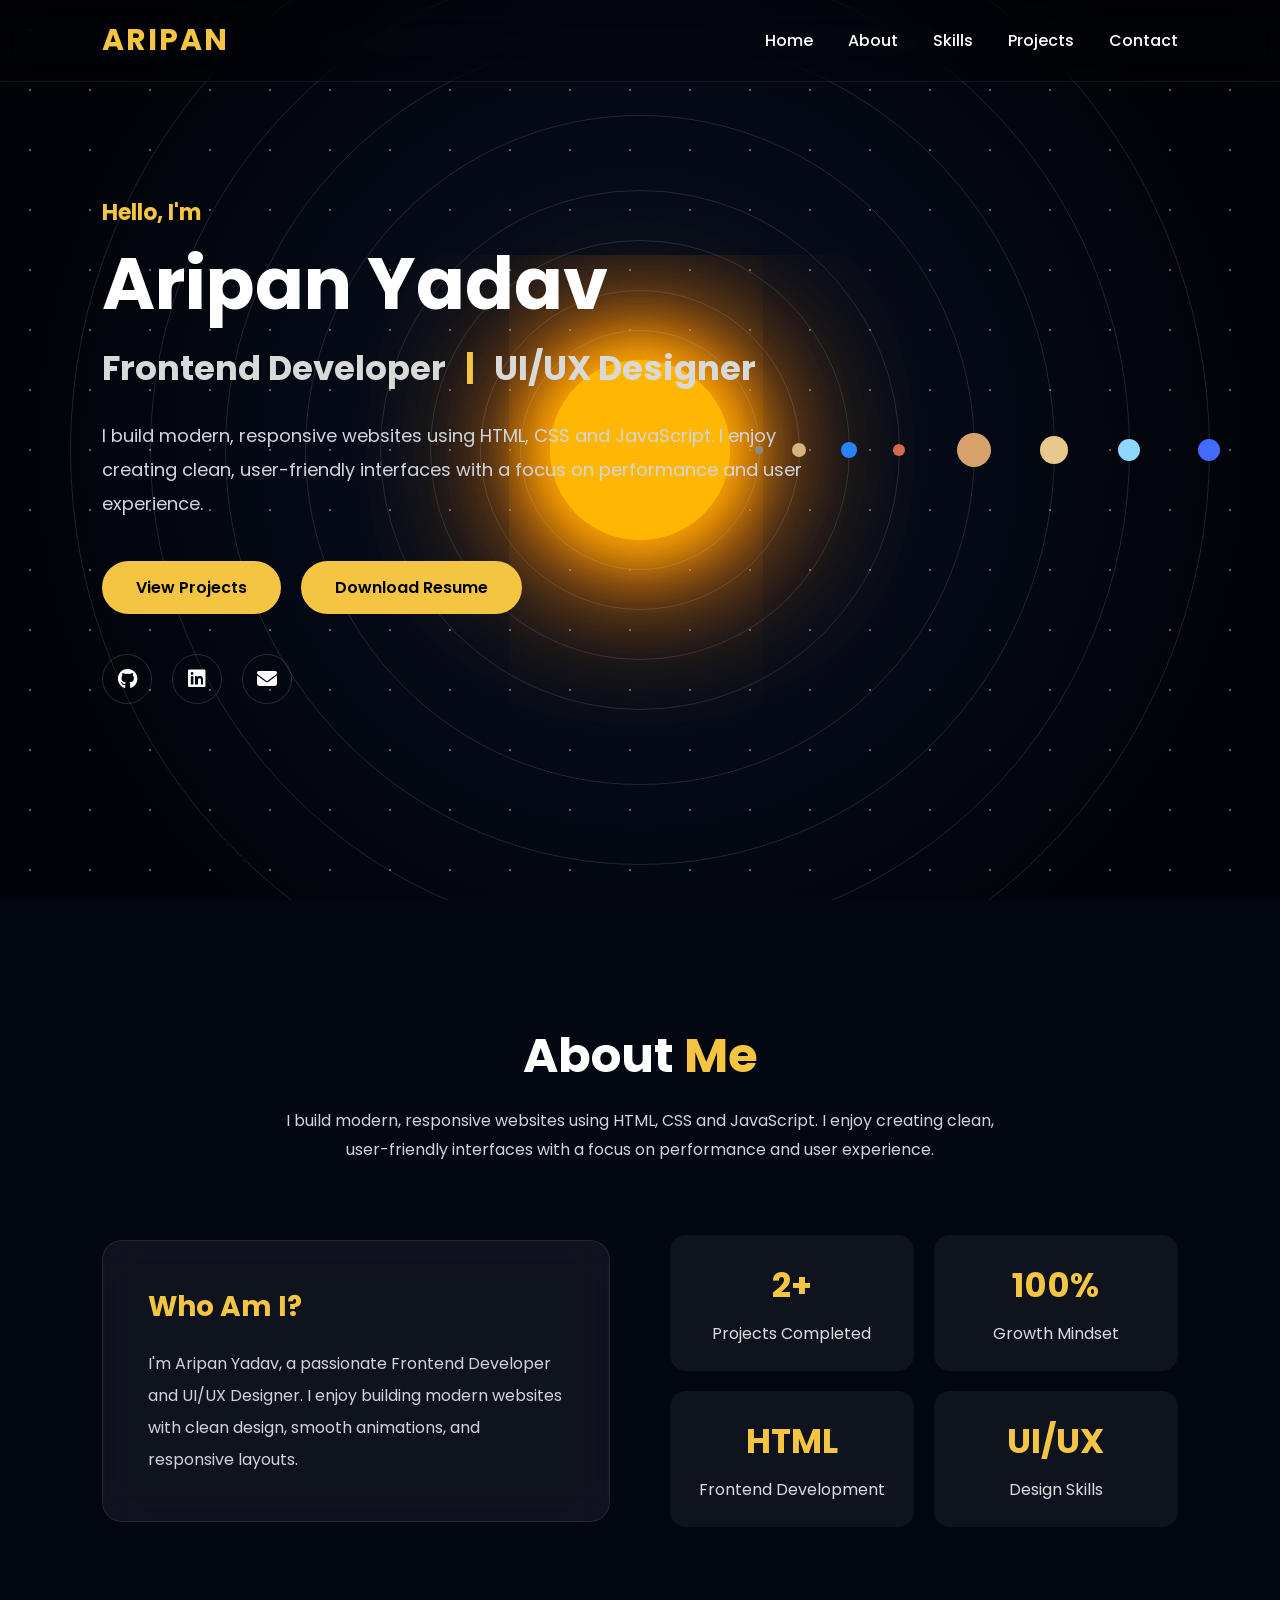
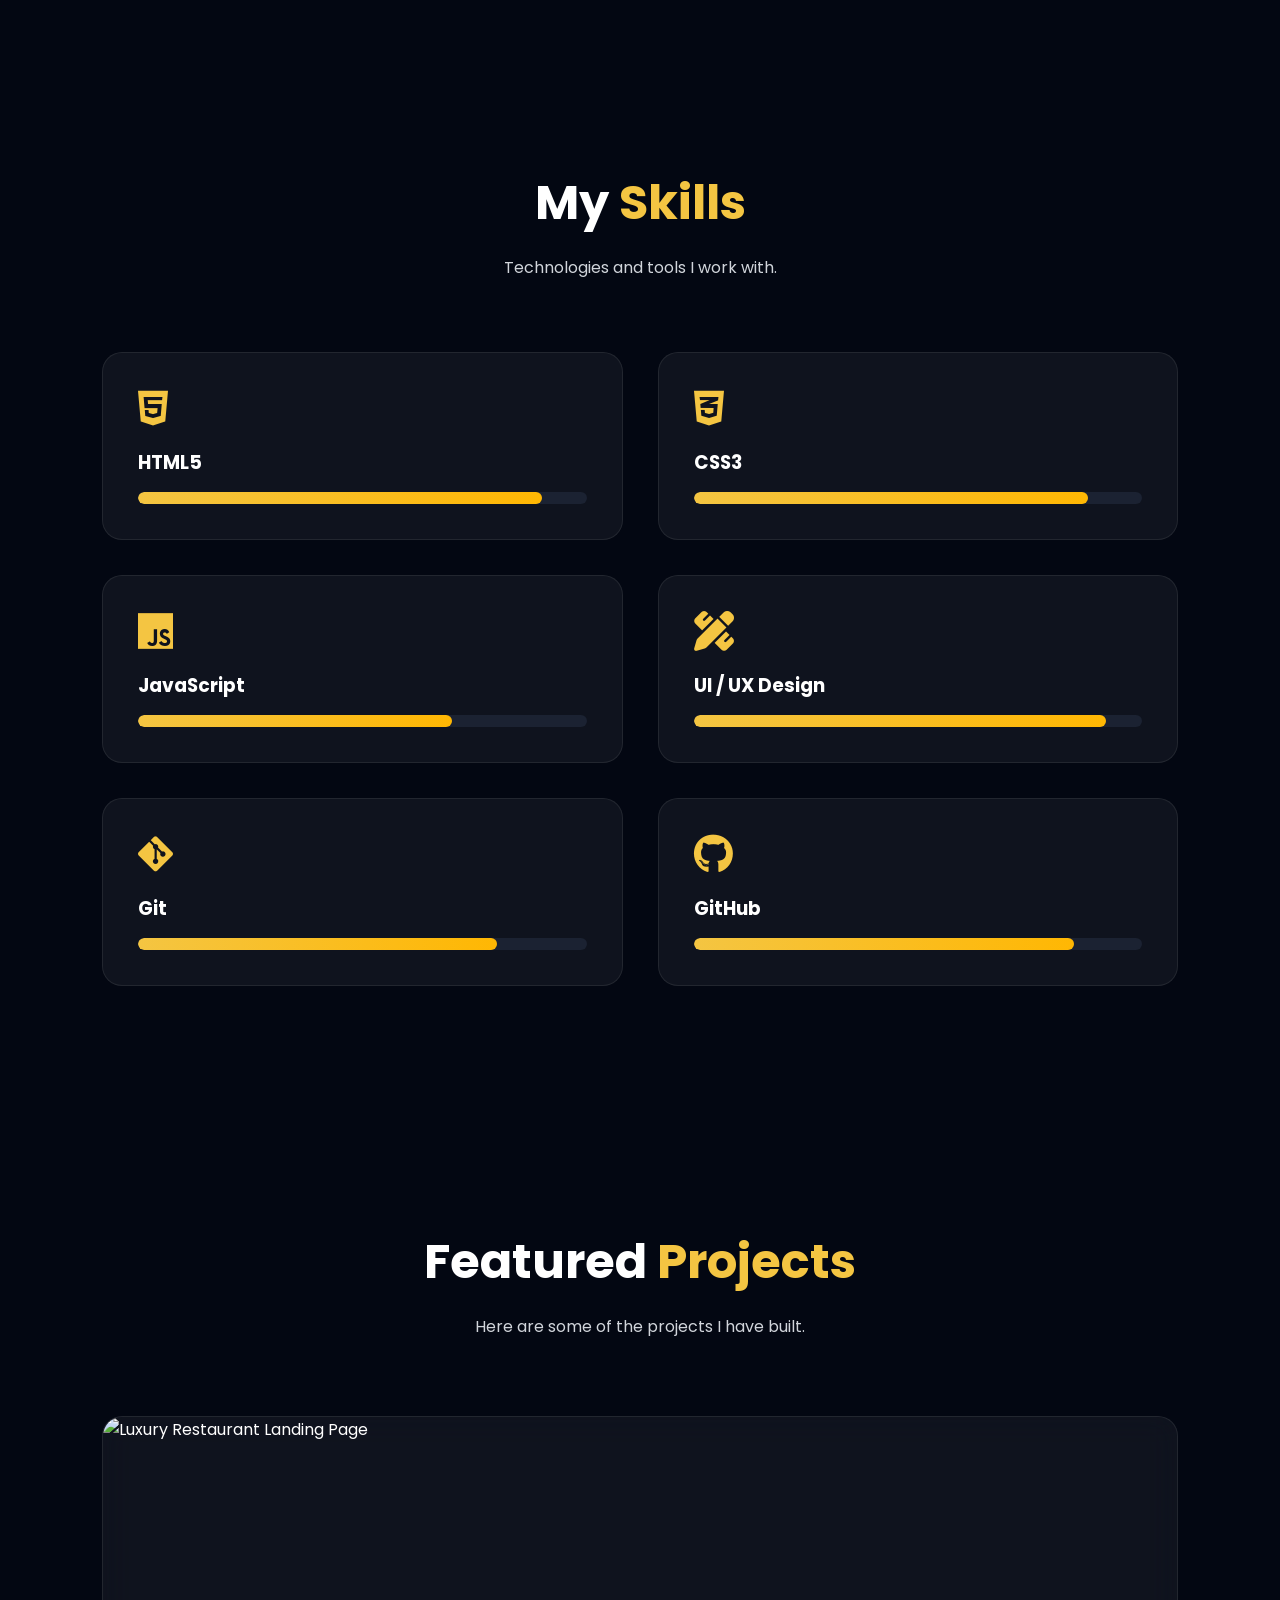
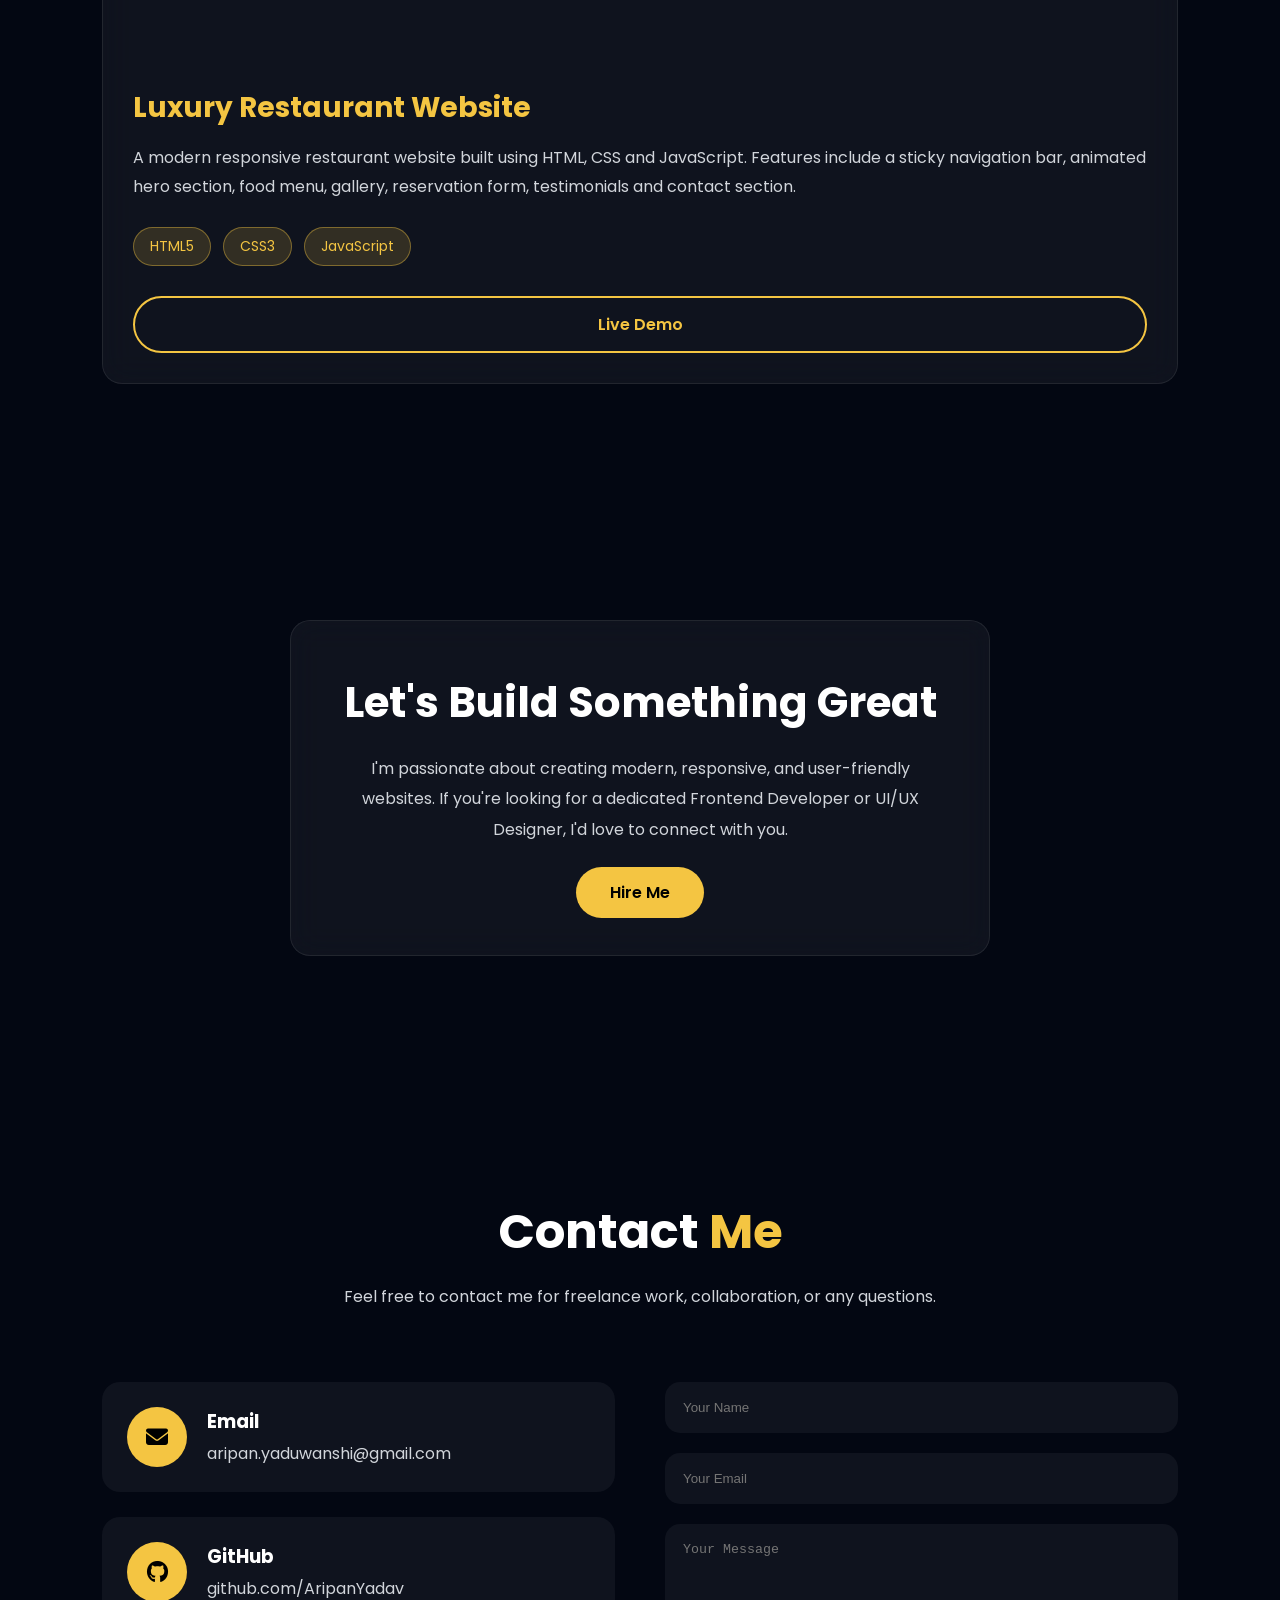
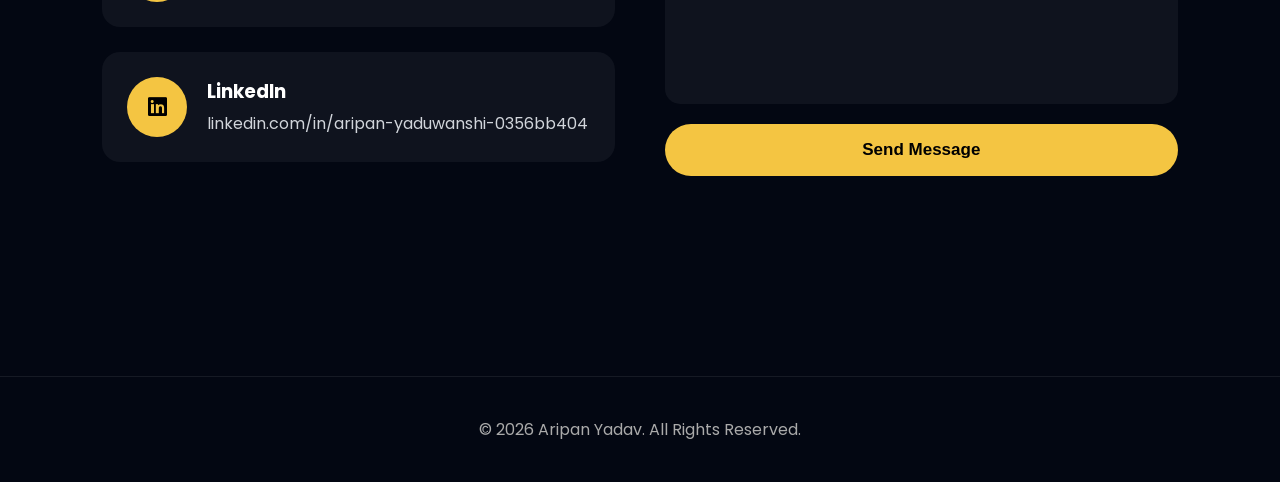
==== index.html @ cb283979 "Refine text in index.html for better clarity Updated text for clarity and consistency." ====
<!DOCTYPE html>
<html lang="en">

<head>

    <meta charset="UTF-8">
    <meta name="viewport" content="width=device-width, initial-scale=1.0">

    <title>Aripan Yadav | Portfolio</title>

    <meta name="description"
        content="Frontend Developer & UI/UX Designer Portfolio">

    <link rel="preconnect" href="https://fonts.googleapis.com">

    <link rel="preconnect" href="https://fonts.gstatic.com" crossorigin>

    <link href="https://fonts.googleapis.com/css2?family=Poppins:wght@300;400;500;600;700;800&display=swap"
        rel="stylesheet">

    <link rel="stylesheet"
        href="https://cdnjs.cloudflare.com/ajax/libs/font-awesome/6.6.0/css/all.min.css">

    <link rel="stylesheet" href="style.css">

</head>

<body>
    <!-- ==========================
SOLAR SYSTEM
========================== -->

<div class="solar-system">

    <div class="sun"></div>

    <div class="orbit mercury-orbit">
        <div class="planet mercury"></div>
    </div>

    <div class="orbit venus-orbit">
        <div class="planet venus"></div>
    </div>

    <div class="orbit earth-orbit">
        <div class="planet earth"></div>
    </div>

    <div class="orbit mars-orbit">
        <div class="planet mars"></div>
    </div>

    <div class="orbit jupiter-orbit">
        <div class="planet jupiter"></div>
    </div>

    <div class="orbit saturn-orbit">
        <div class="planet saturn">
            <div class="ring"></div>
        </div>
    </div>

    <div class="orbit uranus-orbit">
        <div class="planet uranus"></div>
    </div>

    <div class="orbit neptune-orbit">
        <div class="planet neptune"></div>
    </div>

</div>

<!--==========================
BACKGROUND
===========================-->

<div class="space">

<div class="stars"></div>

<div class="sun"></div>

<div class="orbit mercury">
<div class="planet mercury-planet"></div>
</div>

<div class="orbit venus">
<div class="planet venus-planet"></div>
</div>

<div class="orbit earth">
<div class="planet earth-planet"></div>
</div>

<div class="orbit mars">
<div class="planet mars-planet"></div>
</div>

<div class="orbit jupiter">
<div class="planet jupiter-planet"></div>
</div>

<div class="orbit saturn">
<div class="planet saturn-planet"></div>
</div>

<div class="orbit uranus">
<div class="planet uranus-planet"></div>
</div>

<div class="orbit neptune">
<div class="planet neptune-planet"></div>
</div>

</div>

<!--==========================
HEADER
===========================-->

<header>

<div class="logo">

ARIPAN

</div>

<nav>

<ul>

<li><a href="#home">Home</a></li>

<li><a href="#about">About</a></li>

<li><a href="#skills">Skills</a></li>

<li><a href="#projects">Projects</a></li>

<li><a href="#contact">Contact</a></li>

</ul>

</nav>

<div class="menu-btn">

<i class="fas fa-bars"></i>

</div>

</header>

<!--==========================
HERO
===========================-->

<section class="hero" id="home">

<div class="hero-content">

<h3>Hello, I'm</h3>

<h1>Aripan Yadav</h1>

<h2>

Frontend Developer

<span>|</span>

UI/UX Designer

</h2>

<p>

I build modern, responsive websites using HTML, CSS and JavaScript.

I enjoy creating clean, user-friendly interfaces with a focus on

performance and user experience.

</p>

<div class="hero-btns">

<a href="#projects" class="btn">

View Projects

</a>

<a href="resume.html" target="_blank" class="btn">
    Download Resume
</a>

</div>

<div class="socials">

<a href="#"><i class="fab fa-github"></i></a>

<a href="#"><i class="fab fa-linkedin"></i></a>

<a href="#"><i class="fas fa-envelope"></i></a>

</div>

</div>

</section>
<!-- ==========================
ABOUT
========================== -->

<section id="about">

    <h2 class="section-title">
        About <span>Me</span>
    </h2>

    <p class="section-text">
        I build modern, responsive websites using HTML, CSS and JavaScript.
        I enjoy creating clean, user-friendly interfaces with a focus on
        performance and user experience.
    </p>

    <div class="about-container">

        <div class="about-card">

            <h3>Who Am I?</h3>

            <p>
                I'm Aripan Yadav, a passionate Frontend Developer and UI/UX Designer.
                I enjoy building modern websites with clean design, smooth animations,
                and responsive layouts.
            </p>

        </div>

        <div class="about-info">

            <div class="info-box">
                <h2>2+</h2>
                <p>Projects Completed</p>
            </div>

            <div class="info-box">
                <h2>100%</h2>
                <p>Growth Mindset</p>
            </div>

            <div class="info-box">
                <h2>HTML</h2>
                <p>Frontend Development</p>
            </div>

            <div class="info-box">
                <h2>UI/UX</h2>
                <p>Design Skills</p>
            </div>

        </div>

    </div>

</section>

<!-- ==========================
SKILLS
========================== -->

<section id="skills">

    <h2 class="section-title">
        My <span>Skills</span>
    </h2>

    <p class="section-text">
        Technologies and tools I work with.
    </p>

    <div class="skills-grid">

        <div class="skill-card">

            <i class="fab fa-html5"></i>

            <h3>HTML5</h3>

            <div class="bar">
                <div class="progress html"></div>
            </div>

        </div>

        <div class="skill-card">

            <i class="fab fa-css3-alt"></i>

            <h3>CSS3</h3>

            <div class="bar">
                <div class="progress css"></div>
            </div>

        </div>

        <div class="skill-card">

            <i class="fab fa-js"></i>

            <h3>JavaScript</h3>

            <div class="bar">
                <div class="progress js"></div>
            </div>

        </div>

        <div class="skill-card">

            <i class="fas fa-pencil-ruler"></i>

            <h3>UI / UX Design</h3>

            <div class="bar">
                <div class="progress ui"></div>
            </div>

        </div>

        <div class="skill-card">

            <i class="fab fa-git-alt"></i>

            <h3>Git</h3>

            <div class="bar">
                <div class="progress git"></div>
            </div>

        </div>

        <div class="skill-card">

            <i class="fab fa-github"></i>

            <h3>GitHub</h3>

            <div class="bar">
                <div class="progress github"></div>
            </div>

        </div>

    </div>

</section>
<!-- ==========================
PROJECTS
========================== -->

<section id="projects">

    <h2 class="section-title">
        Featured <span>Projects</span>
    </h2>

    <p class="section-text">
        Here are some of the projects I have built.
    </p>

    <div class="projects-grid">

        <!-- Project 1 -->

        <div class="project-card">

            <div class="project-image">

              <img src="images/restaurant-project.png"
             alt="Luxury Restaurant Landing Page">

            </div>

            <div class="project-content">

                <h3>Luxury Restaurant Website</h3>

                <p>
                    A modern responsive restaurant website built using HTML, CSS and JavaScript.
                    Features include a sticky navigation bar, animated hero section,
                    food menu, gallery, reservation form, testimonials and contact section.
                </p>

                <div class="project-tech">

                    <span>HTML5</span>
                    <span>CSS3</span>
                    <span>JavaScript</span>

                </div>

                <div class="project-links">

                   <a href="https://aripanyadav.github.io/restaurant-website/" target="_blank">
   Live Demo
</a>

                </div>

            </div>

        </div>

    </div>

</section>

<!-- ==========================
RESUME
========================== -->

<section class="resume">

    <div class="resume-card">

        <h2>Let's Build Something Great</h2>

<p>
    I'm passionate about creating modern, responsive, and user-friendly websites.
    If you're looking for a dedicated Frontend Developer or UI/UX Designer,
    I'd love to connect with you.
</p>

        <a href="https://www.linkedin.com/in/aripan-yaduwanshi-0356bb404"
   target="_blank"
   class="btn">
    Hire Me
</a>

    </div>

</section>
<!-- ==========================
CONTACT
========================== -->

<section id="contact">

    <h2 class="section-title">
        Contact <span>Me</span>
    </h2>

    <p class="section-text">
        Feel free to contact me for freelance work, collaboration, or any questions.
    </p>

    <div class="contact-grid">

        <div class="contact-info">

            <div class="contact-box">
                <i class="fas fa-envelope"></i>

                <div>
                    <h3>Email</h3>
                    <p>aripan.yaduwanshi@gmail.com</p>
                </div>
            </div>

            <div class="contact-box">
                <i class="fab fa-github"></i>

                <div>
                    <h3>GitHub</h3>
                    <p>github.com/AripanYadav</p>
                </div>
            </div>

            <div class="contact-box">
                <i class="fab fa-linkedin"></i>

                <div>
                    <h3>LinkedIn</h3>
                    <p>linkedin.com/in/aripan-yaduwanshi-0356bb404</p>
                </div>
            </div>

        </div>

        <form class="contact-form">

            <input type="text" placeholder="Your Name" required>

            <input type="email" placeholder="Your Email" required>

            <textarea placeholder="Your Message"></textarea>

            <button type="submit">
                Send Message
            </button>

        </form>

    </div>

</section>

<!-- ==========================
FOOTER
========================== -->

<footer>

    <p>

        © 2026 Aripan Yadav. All Rights Reserved.

    </p>

</footer>

<!-- Back To Top -->

<div class="top-btn">

    <i class="fas fa-arrow-up"></i>

</div>

<script src="script.js"></script>

</body>
</html>
---- style.css ----
/*==========================
GOOGLE FONT
==========================*/

*{
    margin:0;
    padding:0;
    box-sizing:border-box;
    scroll-behavior:smooth;
}

:root{

    --bg:#030712;
    --bg2:#0b1120;
    --gold:#f4c542;
    --white:#ffffff;
    --text:#d1d5db;

}

body{

    font-family:'Poppins',sans-serif;
    background:var(--bg);
    color:var(--white);
    overflow-x:hidden;

}

a{

    text-decoration:none;
    color:inherit;

}

ul{

    list-style:none;

}

/*==========================
SPACE BACKGROUND
==========================*/

.space{

    position:fixed;
    inset:0;
    z-index:-10;
    overflow:hidden;
    background:
    radial-gradient(circle at center,#071126,#020308 80%);

}

/*==========================
STARS
==========================*/

.stars{

    position:absolute;
    width:100%;
    height:100%;
    background-image:
    radial-gradient(#fff 1px,transparent 1px);
    background-size:60px 60px;
    opacity:.3;
    animation:starsMove 100s linear infinite;

}

@keyframes starsMove{

    from{

        transform:translateY(0);

    }

    to{

        transform:translateY(-600px);

    }

}

/*==========================
SUN
==========================*/

.sun{

    width:180px;
    height:180px;

    border-radius:50%;

    background:url("images/sun.png") center/cover no-repeat;

    position:absolute;

    left:50%;
    top:50%;

    transform:translate(-50%,-50%);

    box-shadow:
    0 0 60px #ffb703,
    0 0 120px #fb8500,
    0 0 200px #fb8500;

}
/*==========================
ORBITS
==========================*/

.orbit{

    position:absolute;
    left:50%;
    top:50%;
    transform:translate(-50%,-50%);
    border:1px solid rgba(255,255,255,.08);
    border-radius:50%;
    animation:rotate linear infinite;

}

@keyframes rotate{

    from{

        transform:translate(-50%,-50%) rotate(0deg);

    }

    to{

        transform:translate(-50%,-50%) rotate(360deg);

    }

}

.planet{

    position:absolute;
    top:50%;
    right:-8px;
    transform:translateY(-50%);
    border-radius:50%;

}

/* Mercury */

.mercury{

    width:220px;
    height:220px;
    animation-duration:8s;

}

.mercury-planet{

    width:10px;
    height:10px;

    background:url("images/mercury.png") center/cover no-repeat;

    border-radius:50%;

}

/* Venus */

.venus{

    width:320px;
    height:320px;
    animation-duration:12s;

}

.venus-planet{

    width:14px;
    height:14px;

    background:url("images/venus.png") center/cover no-repeat;

    border-radius:50%;

}

/* Earth */

.earth{

    width:430px;
    height:430px;
    animation-duration:18s;

}

.earth-planet{

    width:16px;
    height:16px;

    background:url("images/earth.png") center/cover no-repeat;

    border-radius:50%;

}

/* Mars */

.mars{

    width:540px;
    height:540px;
    animation-duration:22s;

}

.mars-planet{

    width:12px;
    height:12px;

    background:url("images/mars.png") center/cover no-repeat;

    border-radius:50%;

}

/* Jupiter */

.jupiter{

    width:670px;
    height:670px;
    animation-duration:30s;

}

.jupiter-planet{

    width:34px;
    height:34px;

    background:url("images/jupiter.png") center/cover no-repeat;

    border-radius:50%;

}

/* Saturn */

.saturn{

    width:820px;
    height:820px;
    animation-duration:36s;

}

.saturn-planet{

    position:relative;

    width:30px;
    height:30px;

    background:url("images/saturn.png") center/cover no-repeat;

    border-radius:50%;

}

.saturn-planet::before{

    content:"";

    position:absolute;

    width:48px;
    height:10px;

    border:2px solid rgba(230,210,160,.8);

    border-radius:50%;

    left:50%;
    top:50%;

    transform:translate(-50%,-50%) rotate(-20deg);

}


.saturn-planet::before{

    content:"";

    position:absolute;

    width:48px;
    height:10px;

    border:2px solid rgba(230,210,160,.8);

    border-radius:50%;

    left:50%;
    top:50%;

    transform:translate(-50%,-50%) rotate(-20deg);

}

/* Uranus */

.uranus{

    width:980px;
    height:980px;
    animation-duration:42s;

}

.uranus-planet{

    width:18px;
    height:18px;

    background:url("images/uranus.png") center/cover no-repeat;

    border-radius:50%;

}

/* Neptune */

.neptune{

    width:1140px;
    height:1140px;
    animation-duration:48s;

}

.neptune-planet{

    width:18px;
    height:18px;

    background:url("images/neptune.png") center/cover no-repeat;

    border-radius:50%;

}
/*==========================
HEADER
==========================*/

header{
    position:fixed;
    top:0;
    left:0;
    width:100%;
    padding:18px 8%;
    display:flex;
    justify-content:space-between;
    align-items:center;
    backdrop-filter:blur(15px);
    background:rgba(0,0,0,.25);
    border-bottom:1px solid rgba(255,255,255,.08);
    z-index:1000;
}

.logo{
    font-size:30px;
    font-weight:700;
    color:var(--gold);
    letter-spacing:2px;
}

nav ul{
    display:flex;
    gap:35px;
}

nav ul li a{
    color:white;
    transition:.3s;
    font-weight:500;
}

nav ul li a:hover{
    color:var(--gold);
}

.menu-btn{
    display:none;
    font-size:28px;
    cursor:pointer;
}

/*==========================
HERO
==========================*/

.hero{
    min-height:100vh;
    display:flex;
    align-items:center;
    padding:0 8%;
}

.hero-content{
    max-width:720px;
}

.hero h3{
    color:var(--gold);
    font-size:22px;
    margin-bottom:15px;
}

.hero h1{
    font-size:72px;
    line-height:1.1;
    margin-bottom:20px;
}

.hero h2{
    font-size:34px;
    color:#d9d9d9;
    margin-bottom:25px;
}

.hero h2 span{
    color:var(--gold);
    margin:0 12px;
}

.hero p{
    color:var(--text);
    line-height:1.9;
    margin-bottom:40px;
    font-size:18px;
}

/*==========================
BUTTONS
==========================*/

.hero-btns{
    display:flex;
    gap:20px;
    margin-bottom:40px;
}

.btn{
    padding:14px 34px;
    border-radius:50px;
    background:var(--gold);
    color:#000;
    font-weight:600;
    transition:.35s;
}

.btn:hover{
    transform:translateY(-5px);
    box-shadow:0 10px 30px rgba(244,197,66,.35);
}

.btn-outline{
    background:transparent;
    border:2px solid var(--gold);
    color:var(--gold);
}

.btn-outline:hover{
    background:var(--gold);
    color:#000;
}

/*==========================
SOCIAL ICONS
==========================*/

.socials{
    display:flex;
    gap:20px;
}

.socials a{
    width:50px;
    height:50px;
    border-radius:50%;
    border:1px solid rgba(255,255,255,.15);
    display:flex;
    justify-content:center;
    align-items:center;
    font-size:20px;
    transition:.3s;
}

.socials a:hover{
    background:var(--gold);
    color:#000;
    transform:translateY(-6px);
}

/*==========================
RESPONSIVE
==========================*/

@media(max-width:900px){

    nav{
        display:none;
    }

    .menu-btn{
        display:block;
    }

    .hero h1{
        font-size:48px;
    }

    .hero h2{
        font-size:26px;
    }

    .hero-btns{
        flex-direction:column;
        align-items:flex-start;
    }

}
/*==========================
COMMON SECTION
==========================*/

section{
    padding:120px 8%;
    position:relative;
}

.section-title{

    text-align:center;
    font-size:48px;
    margin-bottom:15px;

}

.section-title span{

    color:var(--gold);

}

.section-text{

    max-width:750px;
    margin:0 auto 70px;
    text-align:center;
    color:var(--text);
    line-height:1.8;

}

/*==========================
ABOUT
==========================*/

.about-container{

    display:grid;
    grid-template-columns:1fr 1fr;
    gap:60px;
    align-items:center;

}

.about-card{

    background:rgba(255,255,255,.05);
    backdrop-filter:blur(18px);
    border:1px solid rgba(255,255,255,.08);
    border-radius:20px;
    padding:45px;
    transition:.4s;

}

.about-card:hover{

    transform:translateY(-12px);

    border-color:var(--gold);

}

.about-card h3{

    color:var(--gold);
    font-size:28px;
    margin-bottom:20px;

}

.about-card p{

    color:var(--text);
    line-height:2;

}

.about-info{

    display:grid;
    grid-template-columns:repeat(2,1fr);
    gap:20px;

}

.info-box{

    background:rgba(255,255,255,.05);
    padding:25px;
    border-radius:16px;
    text-align:center;
    transition:.3s;

}

.info-box:hover{

    background:rgba(244,197,66,.15);

}

.info-box h2{

    color:var(--gold);
    font-size:34px;

}

.info-box p{

    margin-top:10px;
    color:#ddd;

}

/*==========================
SKILLS
==========================*/

.skills-grid{

    display:grid;
    grid-template-columns:repeat(2,1fr);
    gap:35px;

}

.skill{

    margin-bottom:25px;

}

.skill h4{

    display:flex;
    justify-content:space-between;
    margin-bottom:12px;

}

.bar{

    width:100%;
    height:12px;
    background:#1b2232;
    border-radius:30px;
    overflow:hidden;

}

.progress{

    height:100%;
    border-radius:30px;
    background:linear-gradient(90deg,#f4c542,#ffb703);

}

/* Individual Skills */

.html{

    width:90%;

}

.css{

    width:88%;

}

.js{

    width:70%;

}

.ui{

    width:92%;

}

.git{

    width:80%;

}

.github{

    width:85%;

}

/*==========================
SKILL CARD
==========================*/

.skill-card{

    background:rgba(255,255,255,.05);
    border-radius:20px;
    padding:35px;
    border:1px solid rgba(255,255,255,.08);
    transition:.35s;

}

.skill-card:hover{

    transform:translateY(-10px);

    border-color:var(--gold);

}

.skill-card i{

    font-size:40px;
    color:var(--gold);
    margin-bottom:20px;

}

.skill-card h3{

    margin-bottom:15px;

}

.skill-card p{

    color:var(--text);
    line-height:1.8;

}

/*==========================
RESPONSIVE
==========================*/

@media(max-width:900px){

.about-container{

grid-template-columns:1fr;

}

.about-info{

grid-template-columns:1fr;

}

.skills-grid{

grid-template-columns:1fr;

}

}
/*==========================
PROJECTS
==========================*/

.projects-grid{
    display:grid;
    grid-template-columns:repeat(auto-fit,minmax(330px,1fr));
    gap:35px;
    margin-top:60px;
}

.project-card{
    background:rgba(255,255,255,.05);
    backdrop-filter:blur(15px);
    border:1px solid rgba(255,255,255,.08);
    border-radius:20px;
    overflow:hidden;
    transition:.4s;
}

.project-card:hover{
    transform:translateY(-12px);
    border-color:var(--gold);
    box-shadow:0 15px 35px rgba(244,197,66,.25);
}

.project-image{
    width:100%;
    height:240px;
    overflow:hidden;
}

.project-image img{
    width:100%;
    height:100%;
    object-fit:cover;
    transition:.5s;
}

.project-card:hover img{
    transform:scale(1.08);
}

.project-content{
    padding:30px;
}

.project-content h3{
    color:var(--gold);
    font-size:28px;
    margin-bottom:15px;
}

.project-content p{
    color:var(--text);
    line-height:1.8;
    margin-bottom:25px;
}

.project-tech{
    display:flex;
    flex-wrap:wrap;
    gap:12px;
    margin-bottom:30px;
}

.project-tech span{
    background:rgba(244,197,66,.15);
    color:var(--gold);
    padding:8px 16px;
    border-radius:30px;
    font-size:14px;
    border:1px solid rgba(244,197,66,.4);
}

.project-links{
    display:flex;
    gap:15px;
}

.project-links a{
    flex:1;
    text-align:center;
    padding:14px;
    border-radius:50px;
    background:var(--gold);
    color:#000;
    font-weight:600;
    transition:.3s;
}

.project-links a:hover{
    transform:translateY(-4px);
}

.project-links a:last-child{
    background:transparent;
    border:2px solid var(--gold);
    color:var(--gold);
}

.project-links a:last-child:hover{
    background:var(--gold);
    color:#000;
}
/*==========================
RESUME
==========================*/

.resume{
    text-align:center;
}

.resume-card{
    max-width:700px;
    margin:auto;
    background:rgba(255,255,255,.05);
    backdrop-filter:blur(15px);
    border:1px solid rgba(255,255,255,.08);
    padding:50px;
    border-radius:20px;
}

.resume-card h2{
    font-size:42px;
    margin-bottom:20px;
}

.resume-card p{
    color:var(--text);
    line-height:1.9;
    margin-bottom:35px;
}

/*==========================
CONTACT
==========================*/

.contact-grid{
    display:grid;
    grid-template-columns:repeat(2,1fr);
    gap:50px;
}

.contact-info{

    display:flex;
    flex-direction:column;
    gap:25px;

}

.contact-box{

    display:flex;
    align-items:center;
    gap:20px;

    background:rgba(255,255,255,.05);

    padding:25px;

    border-radius:18px;

}

.contact-box i{

    width:60px;
    height:60px;

    background:var(--gold);

    color:#000;

    display:flex;
    justify-content:center;
    align-items:center;

    border-radius:50%;

    font-size:22px;

}

.contact-box h3{

    margin-bottom:5px;

}

.contact-box p{

    color:var(--text);

}

.contact-form{

    display:flex;

    flex-direction:column;

    gap:20px;

}

.contact-form input,

.contact-form textarea{

    width:100%;

    padding:18px;

    border:none;

    outline:none;

    border-radius:15px;

    background:rgba(255,255,255,.05);

    color:white;

}

.contact-form textarea{

    resize:none;

    height:180px;

}

.contact-form button{

    padding:16px;

    border:none;

    border-radius:50px;

    background:var(--gold);

    color:#000;

    font-size:17px;

    font-weight:600;

    cursor:pointer;

    transition:.3s;

}

.contact-form button:hover{

    transform:translateY(-5px);

}

/*==========================
FOOTER
==========================*/

footer{

    padding:40px;

    text-align:center;

    border-top:1px solid rgba(255,255,255,.08);

    margin-top:80px;

}

footer p{

    color:#aaa;

}

/*==========================
BACK TO TOP
==========================*/

.top-btn{

    position:fixed;

    right:30px;

    bottom:30px;

    width:55px;

    height:55px;

    border-radius:50%;

    background:var(--gold);

    color:#000;

    display:flex;

    justify-content:center;

    align-items:center;

    cursor:pointer;

    box-shadow:0 10px 30px rgba(244,197,66,.4);

    transition:.3s;

}

.top-btn:hover{

    transform:translateY(-8px);

}

/*==========================
RESPONSIVE
==========================*/

@media(max-width:900px){

.contact-grid{

grid-template-columns:1fr;

}

.resume-card{

padding:30px;

}

}
/* ==========================
SOLAR SYSTEM
========================== */

.solar-system{

    position:absolute;
    inset:0;

    display:flex;
    justify-content:center;
    align-items:center;

    overflow:hidden;

    z-index:0;

}
/* ==========================
SUN
========================== */

.sun{

    position:absolute;

    width:180px;
    height:180px;

    border-radius:50%;

    background:#ffb703;

    left:50%;
    top:50%;

    transform:translate(-50%,-50%);

    box-shadow:
        0 0 60px #ffb703,
        0 0 120px #fb8500,
        0 0 200px #fb8500;

}
/* ==========================
ORBITS
========================== */

.orbit{

    position:absolute;

    border:1px solid rgba(255,255,255,.12);

    border-radius:50%;

    left:50%;
    top:50%;

    transform:translate(-50%,-50%);

}

.mercury-orbit{

    width:240px;
    height:240px;

}

.venus-orbit{

    width:320px;
    height:320px;

}

.earth-orbit{

    width:420px;
    height:420px;

}

.mars-orbit{

    width:520px;
    height:520px;

}

.jupiter-orbit{

    width:670px;
    height:670px;

}

.saturn-orbit{

    width:830px;
    height:830px;

}

.uranus-orbit{

    width:980px;
    height:980px;

}

.neptune-orbit{

    width:1140px;
    height:1140px;

}
/* ==========================
PLANETS
========================== */

.planet{

    position:absolute;

    border-radius:50%;

    top:50%;

    left:100%;

    transform:translate(-50%,-50%);

}
.mercury{

    width:8px;
    height:8px;

    background:#8c8c8c;

}

.venus{

    width:14px;
    height:14px;

    background:#d8b27b;

}

.earth{

    width:16px;
    height:16px;

    background:#2b82ff;

}

.mars{

    width:12px;
    height:12px;

    background:#d26b4d;

}

.jupiter{

    width:34px;
    height:34px;

    background:#d7a16c;

}

.saturn{

    width:28px;
    height:28px;

    background:#e8c98b;

}

.uranus{

    width:22px;
    height:22px;

    background:#8ed8ff;

}

.neptune{

    width:22px;
    height:22px;

    background:#426cff;

}
/* ==========================
ORBIT ANIMATION
========================== */

.mercury-orbit{
    animation: orbit 6s linear infinite;
}

.venus-orbit{
    animation: orbit 10s linear infinite;
}

.earth-orbit{
    animation: orbit 14s linear infinite;
}

.mars-orbit{
    animation: orbit 18s linear infinite;
}

.jupiter-orbit{
    animation: orbit 28s linear infinite;
}

.saturn-orbit{
    animation: orbit 36s linear infinite;
}

.uranus-orbit{
    animation: orbit 46s linear infinite;
}

.neptune-orbit{
    animation: orbit 60s linear infinite;
}

@keyframes orbit{

    from{
        transform:translate(-50%,-50%) rotate(0deg);
    }

    to{
        transform:translate(-50%,-50%) rotate(360deg);
    }

}
/* ==========================
PREMIUM EFFECTS
========================== */

.header{

    border-bottom:4px solid #2563eb;

}

.left{

    background:linear-gradient(180deg,#2563eb,#1e40af);

}

.project{

    background:#f8fafc;

    border-left:5px solid #2563eb;

    border-radius:10px;

    padding:18px;

    margin-bottom:20px;

    box-shadow:0 4px 12px rgba(0,0,0,.08);

}

.project:hover{

    transform:translateY(-4px);

    transition:.3s;

}
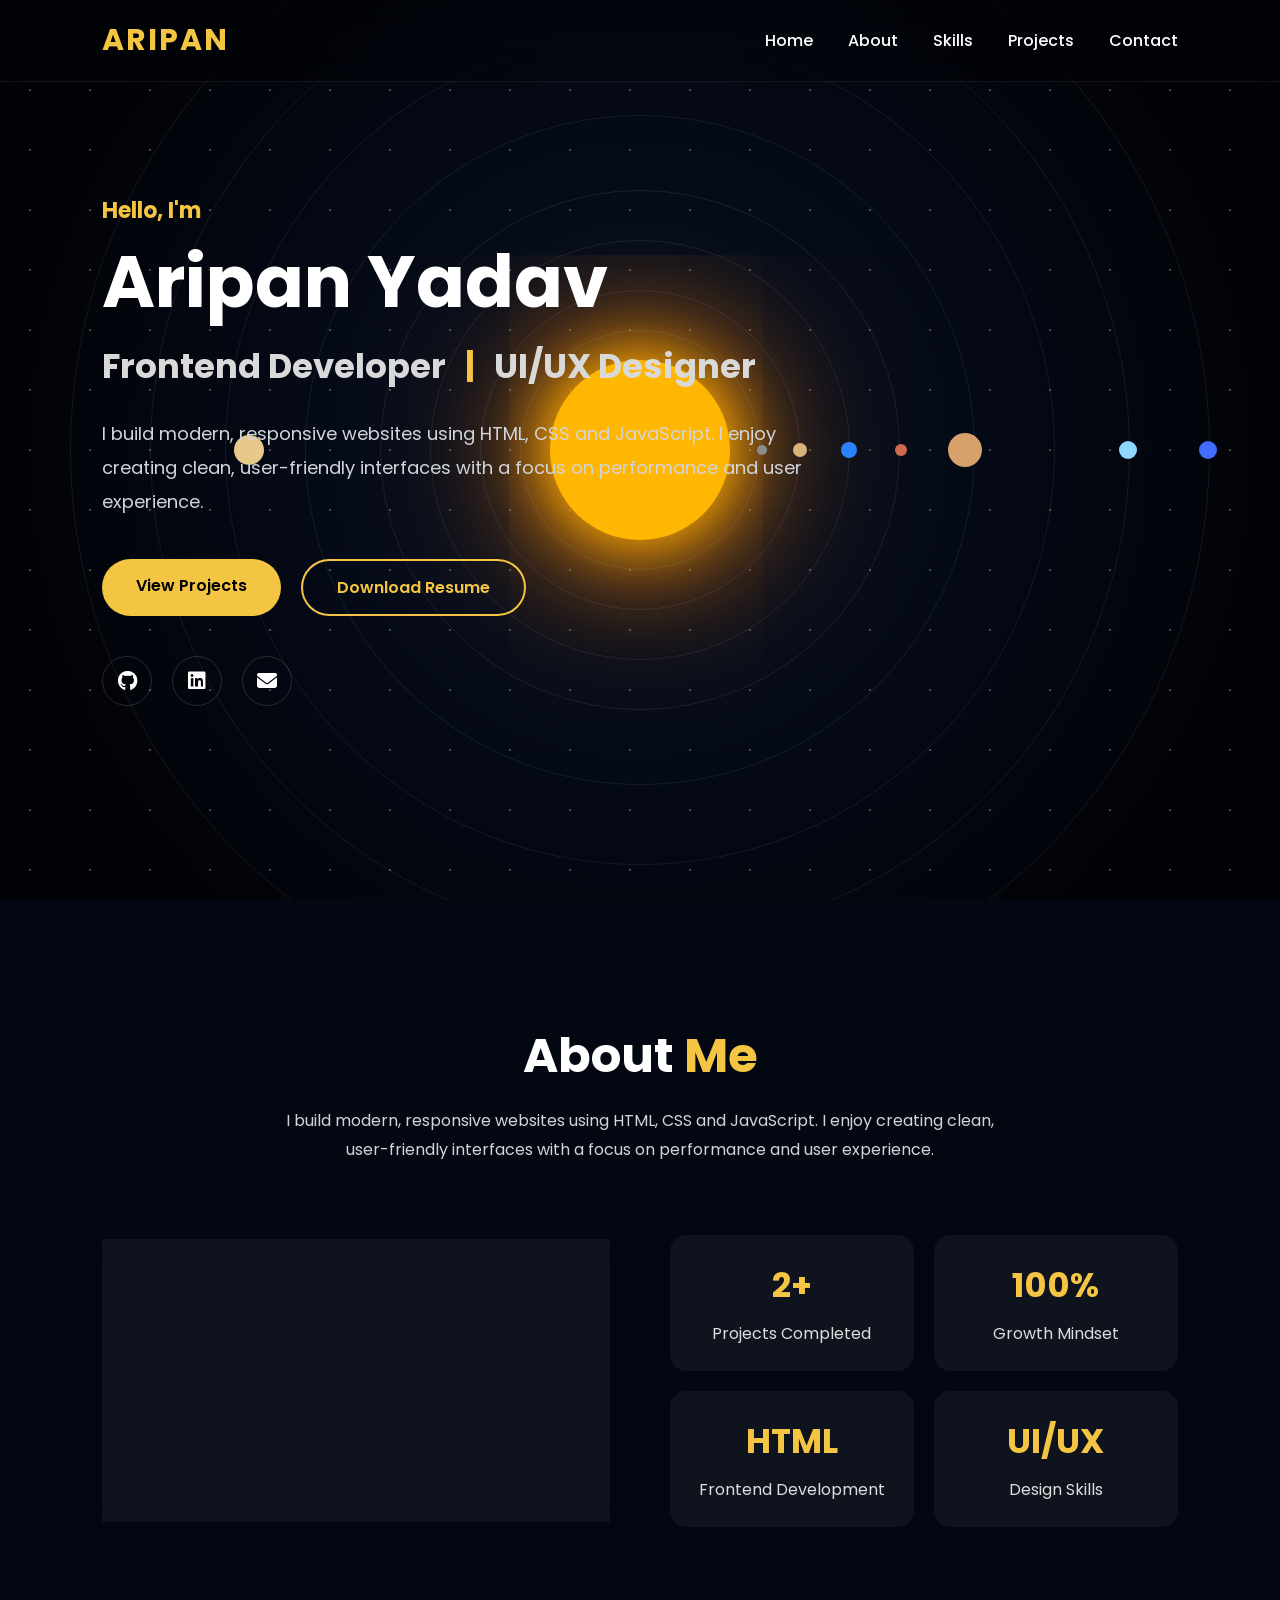
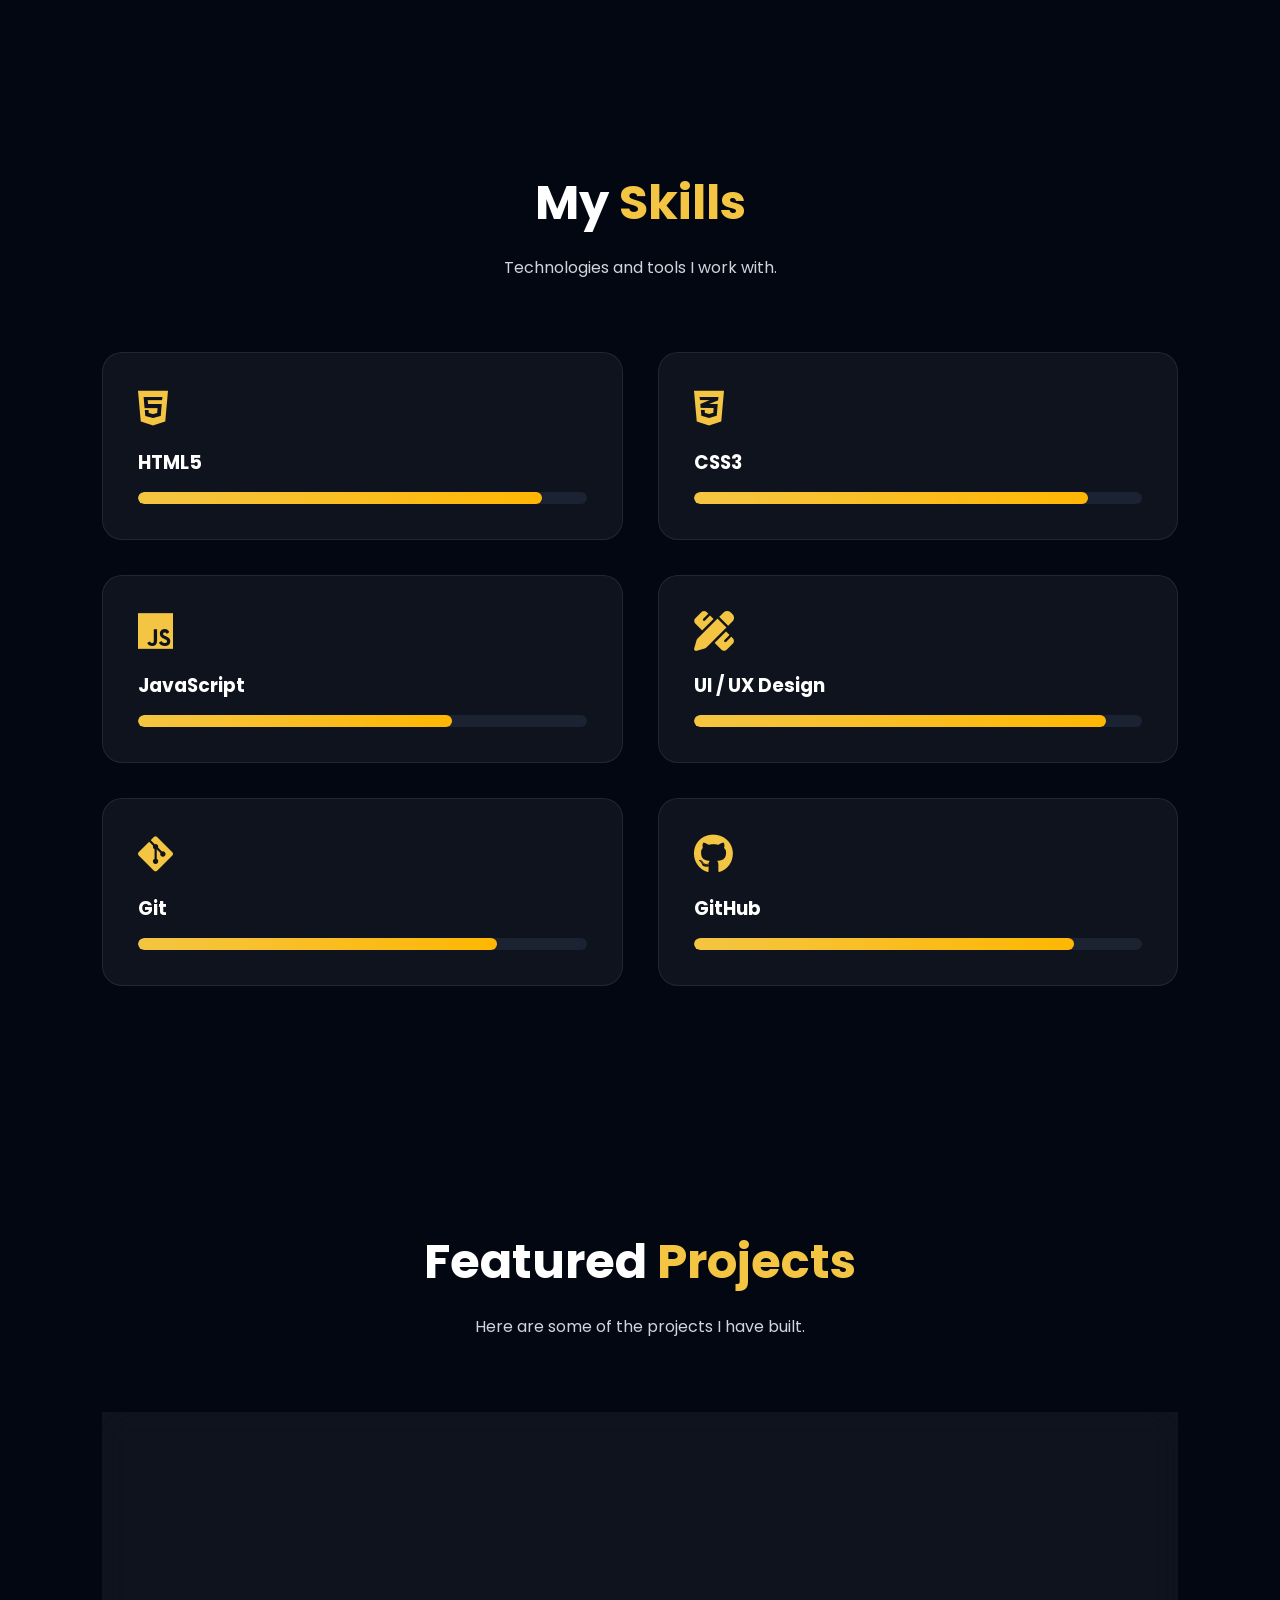
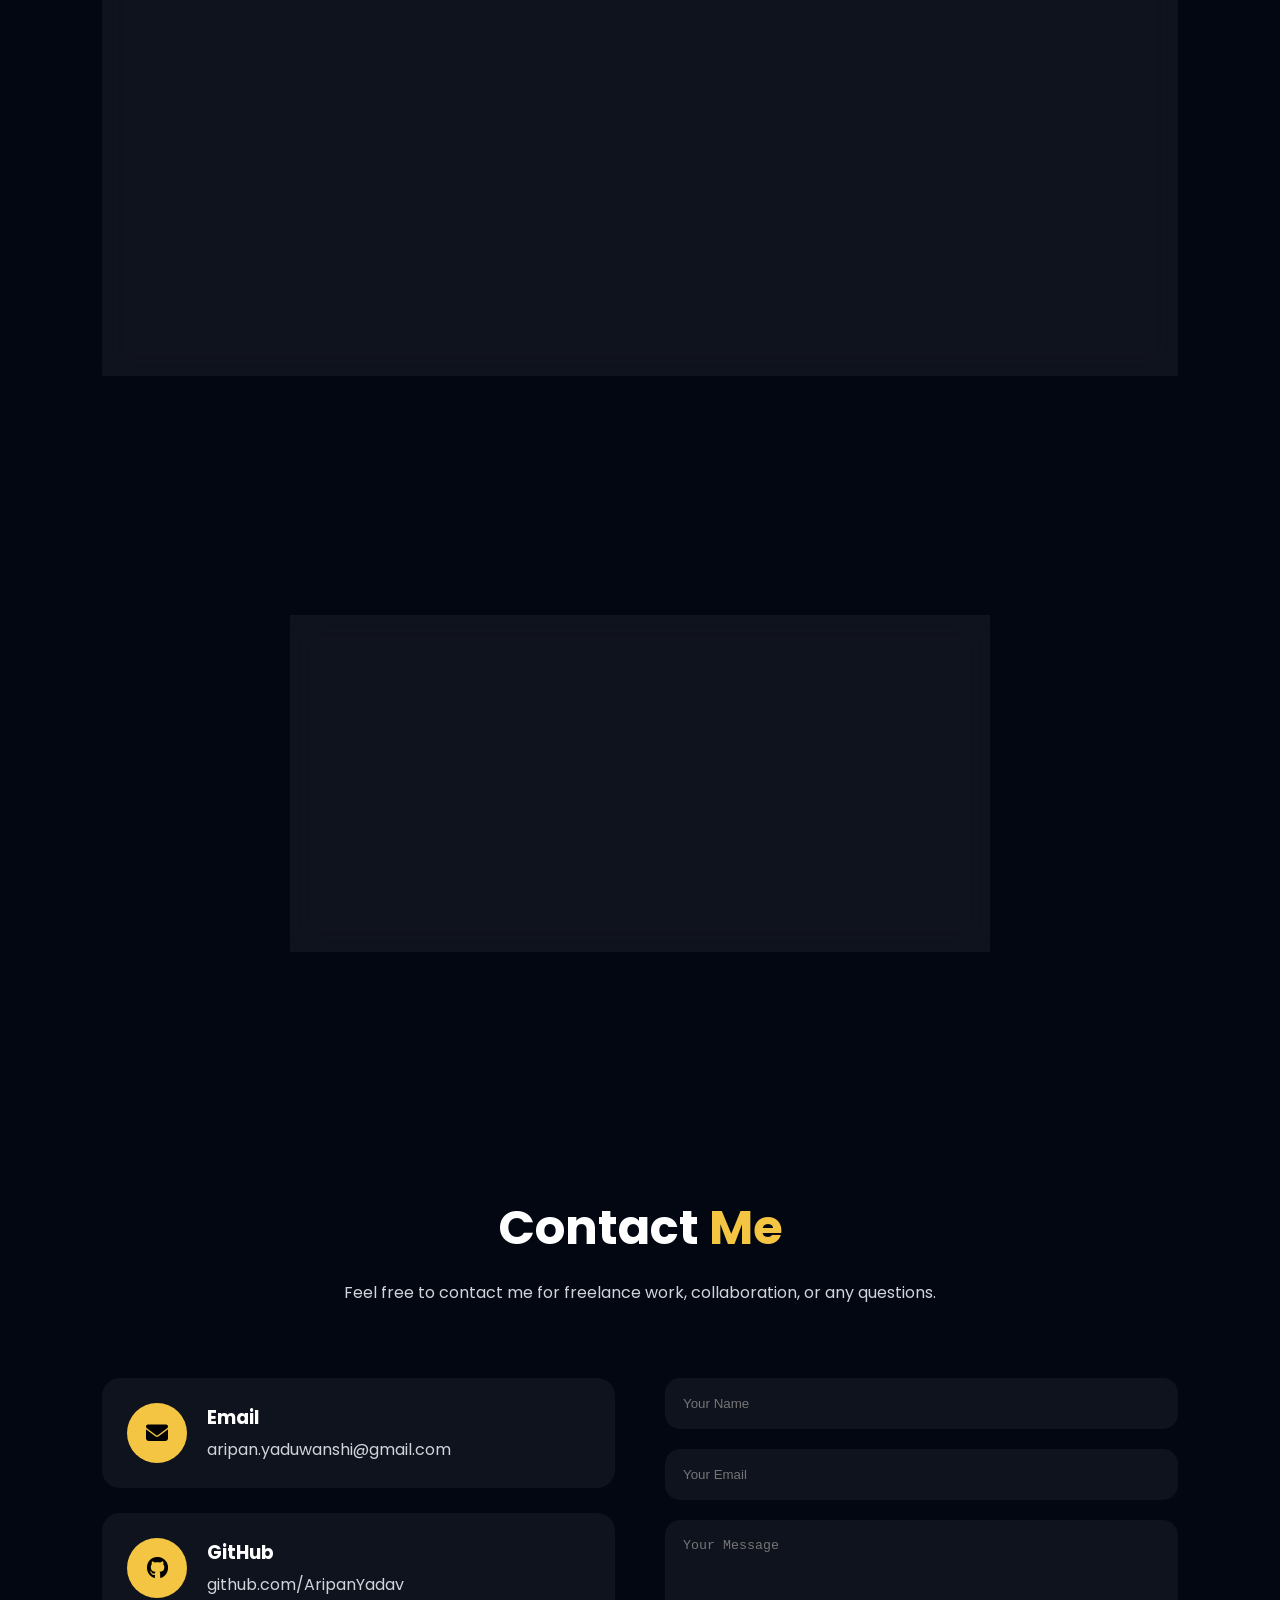
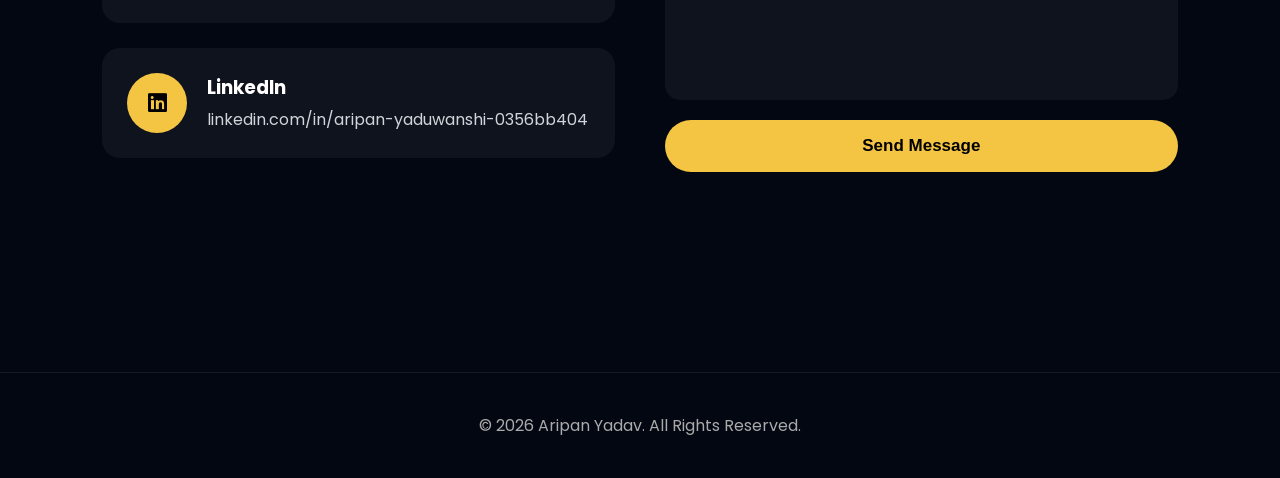
==== commit 0be22b25: "Refactor index.html and enhance resource loading Updated HTML structure and improved caching for CSS" ====
--- a/index.html
+++ b/index.html
@@ -2,36 +2,28 @@
 <html lang="en">
 
 <head>
-
     <meta charset="UTF-8">
     <meta name="viewport" content="width=device-width, initial-scale=1.0">
 
     <title>Aripan Yadav | Portfolio</title>
 
-    <meta name="description"
-        content="Frontend Developer & UI/UX Designer Portfolio">
+    <meta name="description" content="Frontend Developer & UI/UX Designer Portfolio">
 
     <link rel="preconnect" href="https://fonts.googleapis.com">
-
     <link rel="preconnect" href="https://fonts.gstatic.com" crossorigin>
-
-    <link href="https://fonts.googleapis.com/css2?family=Poppins:wght@300;400;500;600;700;800&display=swap"
-        rel="stylesheet">
-
-    <link rel="stylesheet"
-        href="https://cdnjs.cloudflare.com/ajax/libs/font-awesome/6.6.0/css/all.min.css">
-
-    <link rel="stylesheet" href="style.css">
-
+    <link href="https://fonts.googleapis.com/css2?family=Poppins:wght@300;400;500;600;700;800&display=swap" rel="stylesheet">
+    <link rel="stylesheet" href="https://cdnjs.cloudflare.com/ajax/libs/font-awesome/6.6.0/css/all.min.css">
+
+    <!-- Cache bypass added to CSS -->
+    <link rel="stylesheet" href="style.css?v=2">
 </head>
 
 <body>
-    <!-- ==========================
-SOLAR SYSTEM
-========================== -->
-
+
+<!-- ==========================
+SOLAR SYSTEM BACKGROUND
+========================== -->
 <div class="solar-system">
-
     <div class="sun"></div>
 
     <div class="orbit mercury-orbit">
@@ -67,159 +59,66 @@
     <div class="orbit neptune-orbit">
         <div class="planet neptune"></div>
     </div>
-
 </div>
 
-<!--==========================
-BACKGROUND
-===========================-->
-
 <div class="space">
-
-<div class="stars"></div>
-
-<div class="sun"></div>
-
-<div class="orbit mercury">
-<div class="planet mercury-planet"></div>
+    <div class="stars"></div>
 </div>
 
-<div class="orbit venus">
-<div class="planet venus-planet"></div>
-</div>
-
-<div class="orbit earth">
-<div class="planet earth-planet"></div>
-</div>
-
-<div class="orbit mars">
-<div class="planet mars-planet"></div>
-</div>
-
-<div class="orbit jupiter">
-<div class="planet jupiter-planet"></div>
-</div>
-
-<div class="orbit saturn">
-<div class="planet saturn-planet"></div>
-</div>
-
-<div class="orbit uranus">
-<div class="planet uranus-planet"></div>
-</div>
-
-<div class="orbit neptune">
-<div class="planet neptune-planet"></div>
-</div>
-
-</div>
-
-<!--==========================
+<!-- ==========================
 HEADER
-===========================-->
-
+========================== -->
 <header>
-
-<div class="logo">
-
-ARIPAN
-
-</div>
-
-<nav>
-
-<ul>
-
-<li><a href="#home">Home</a></li>
-
-<li><a href="#about">About</a></li>
-
-<li><a href="#skills">Skills</a></li>
-
-<li><a href="#projects">Projects</a></li>
-
-<li><a href="#contact">Contact</a></li>
-
-</ul>
-
-</nav>
-
-<div class="menu-btn">
-
-<i class="fas fa-bars"></i>
-
-</div>
-
+    <div class="logo">ARIPAN</div>
+
+    <nav>
+        <ul>
+            <li><a href="#home">Home</a></li>
+            <li><a href="#about">About</a></li>
+            <li><a href="#skills">Skills</a></li>
+            <li><a href="#projects">Projects</a></li>
+            <li><a href="#contact">Contact</a></li>
+        </ul>
+    </nav>
+
+    <div class="menu-btn">
+        <i class="fas fa-bars"></i>
+    </div>
 </header>
 
-<!--==========================
+<!-- ==========================
 HERO
-===========================-->
-
+========================== -->
 <section class="hero" id="home">
-
-<div class="hero-content">
-
-<h3>Hello, I'm</h3>
-
-<h1>Aripan Yadav</h1>
-
-<h2>
-
-Frontend Developer
-
-<span>|</span>
-
-UI/UX Designer
-
-</h2>
-
-<p>
-
-I build modern, responsive websites using HTML, CSS and JavaScript.
-
-I enjoy creating clean, user-friendly interfaces with a focus on
-
-performance and user experience.
-
-</p>
-
-<div class="hero-btns">
-
-<a href="#projects" class="btn">
-
-View Projects
-
-</a>
-
-<a href="resume.html" target="_blank" class="btn">
-    Download Resume
-</a>
-
-</div>
-
-<div class="socials">
-
-<a href="#"><i class="fab fa-github"></i></a>
-
-<a href="#"><i class="fab fa-linkedin"></i></a>
-
-<a href="#"><i class="fas fa-envelope"></i></a>
-
-</div>
-
-</div>
-
-</section>
+    <div class="hero-content">
+        <h3>Hello, I'm</h3>
+        <h1>Aripan Yadav</h1>
+        <h2>Frontend Developer <span>|</span> UI/UX Designer</h2>
+
+        <p>
+            I build modern, responsive websites using HTML, CSS and JavaScript.
+            I enjoy creating clean, user-friendly interfaces with a focus on
+            performance and user experience.
+        </p>
+
+        <div class="hero-btns">
+            <a href="#projects" class="btn">View Projects</a>
+            <a href="resume.html" target="_blank" class="btn btn-outline">Download Resume</a>
+        </div>
+
+        <div class="socials">
+            <a href="https://github.com/AripanYadav" target="_blank"><i class="fab fa-github"></i></a>
+            <a href="https://www.linkedin.com/in/aripan-yaduwanshi-0356bb404" target="_blank"><i class="fab fa-linkedin"></i></a>
+            <a href="mailto:aripan.yaduwanshi@gmail.com"><i class="fas fa-envelope"></i></a>
+        </div>
+    </div>
+</section>
+
 <!-- ==========================
 ABOUT
 ========================== -->
-
 <section id="about">
-
-    <h2 class="section-title">
-        About <span>Me</span>
-    </h2>
+    <h2 class="section-title">About <span>Me</span></h2>
 
     <p class="section-text">
         I build modern, responsive websites using HTML, CSS and JavaScript.
@@ -228,245 +127,140 @@
     </p>
 
     <div class="about-container">
-
         <div class="about-card">
-
             <h3>Who Am I?</h3>
-
             <p>
                 I'm Aripan Yadav, a passionate Frontend Developer and UI/UX Designer.
                 I enjoy building modern websites with clean design, smooth animations,
                 and responsive layouts.
             </p>
-
         </div>
 
         <div class="about-info">
-
             <div class="info-box">
                 <h2>2+</h2>
                 <p>Projects Completed</p>
             </div>
-
             <div class="info-box">
                 <h2>100%</h2>
                 <p>Growth Mindset</p>
             </div>
-
             <div class="info-box">
                 <h2>HTML</h2>
                 <p>Frontend Development</p>
             </div>
-
             <div class="info-box">
                 <h2>UI/UX</h2>
                 <p>Design Skills</p>
             </div>
-
-        </div>
-
-    </div>
-
+        </div>
+    </div>
 </section>
 
 <!-- ==========================
 SKILLS
 ========================== -->
-
 <section id="skills">
-
-    <h2 class="section-title">
-        My <span>Skills</span>
-    </h2>
-
-    <p class="section-text">
-        Technologies and tools I work with.
-    </p>
+    <h2 class="section-title">My <span>Skills</span></h2>
+    <p class="section-text">Technologies and tools I work with.</p>
 
     <div class="skills-grid">
-
-        <div class="skill-card">
-
+        <div class="skill-card">
             <i class="fab fa-html5"></i>
-
             <h3>HTML5</h3>
-
-            <div class="bar">
-                <div class="progress html"></div>
-            </div>
-
-        </div>
-
-        <div class="skill-card">
-
+            <div class="bar"><div class="progress html"></div></div>
+        </div>
+
+        <div class="skill-card">
             <i class="fab fa-css3-alt"></i>
-
             <h3>CSS3</h3>
-
-            <div class="bar">
-                <div class="progress css"></div>
-            </div>
-
-        </div>
-
-        <div class="skill-card">
-
+            <div class="bar"><div class="progress css"></div></div>
+        </div>
+
+        <div class="skill-card">
             <i class="fab fa-js"></i>
-
             <h3>JavaScript</h3>
-
-            <div class="bar">
-                <div class="progress js"></div>
-            </div>
-
-        </div>
-
-        <div class="skill-card">
-
+            <div class="bar"><div class="progress js"></div></div>
+        </div>
+
+        <div class="skill-card">
             <i class="fas fa-pencil-ruler"></i>
-
             <h3>UI / UX Design</h3>
-
-            <div class="bar">
-                <div class="progress ui"></div>
-            </div>
-
-        </div>
-
-        <div class="skill-card">
-
+            <div class="bar"><div class="progress ui"></div></div>
+        </div>
+
+        <div class="skill-card">
             <i class="fab fa-git-alt"></i>
-
             <h3>Git</h3>
-
-            <div class="bar">
-                <div class="progress git"></div>
-            </div>
-
-        </div>
-
-        <div class="skill-card">
-
+            <div class="bar"><div class="progress git"></div></div>
+        </div>
+
+        <div class="skill-card">
             <i class="fab fa-github"></i>
-
             <h3>GitHub</h3>
-
-            <div class="bar">
-                <div class="progress github"></div>
-            </div>
-
-        </div>
-
-    </div>
-
-</section>
+            <div class="bar"><div class="progress github"></div></div>
+        </div>
+    </div>
+</section>
+
 <!-- ==========================
 PROJECTS
 ========================== -->
-
 <section id="projects">
-
-    <h2 class="section-title">
-        Featured <span>Projects</span>
-    </h2>
-
-    <p class="section-text">
-        Here are some of the projects I have built.
-    </p>
+    <h2 class="section-title">Featured <span>Projects</span></h2>
+    <p class="section-text">Here are some of the projects I have built.</p>
 
     <div class="projects-grid">
-
-        <!-- Project 1 -->
-
         <div class="project-card">
-
             <div class="project-image">
-
-              <img src="images/restaurant-project.png"
-             alt="Luxury Restaurant Landing Page">
-
-            </div>
-
+                <img src="images/restaurant-project.png" alt="Luxury Restaurant Landing Page">
+            </div>
             <div class="project-content">
-
                 <h3>Luxury Restaurant Website</h3>
-
                 <p>
                     A modern responsive restaurant website built using HTML, CSS and JavaScript.
                     Features include a sticky navigation bar, animated hero section,
                     food menu, gallery, reservation form, testimonials and contact section.
                 </p>
-
                 <div class="project-tech">
-
                     <span>HTML5</span>
                     <span>CSS3</span>
                     <span>JavaScript</span>
-
-                </div>
-
+                </div>
                 <div class="project-links">
-
-                   <a href="https://aripanyadav.github.io/restaurant-website/" target="_blank">
-   Live Demo
-</a>
-
-                </div>
-
-            </div>
-
-        </div>
-
-    </div>
-
+                    <a href="https://aripanyadav.github.io/restaurant-website/" target="_blank">Live Demo</a>
+                </div>
+            </div>
+        </div>
+    </div>
 </section>
 
 <!-- ==========================
 RESUME
 ========================== -->
-
 <section class="resume">
-
     <div class="resume-card">
-
         <h2>Let's Build Something Great</h2>
-
-<p>
-    I'm passionate about creating modern, responsive, and user-friendly websites.
-    If you're looking for a dedicated Frontend Developer or UI/UX Designer,
-    I'd love to connect with you.
-</p>
-
-        <a href="https://www.linkedin.com/in/aripan-yaduwanshi-0356bb404"
-   target="_blank"
-   class="btn">
-    Hire Me
-</a>
-
-    </div>
-
-</section>
+        <p>
+            I'm passionate about creating modern, responsive, and user-friendly websites.
+            If you're looking for a dedicated Frontend Developer or UI/UX Designer,
+            I'd love to connect with you.
+        </p>
+        <a href="https://www.linkedin.com/in/aripan-yaduwanshi-0356bb404" target="_blank" class="btn">Hire Me</a>
+    </div>
+</section>
+
 <!-- ==========================
 CONTACT
 ========================== -->
-
 <section id="contact">
-
-    <h2 class="section-title">
-        Contact <span>Me</span>
-    </h2>
-
-    <p class="section-text">
-        Feel free to contact me for freelance work, collaboration, or any questions.
-    </p>
+    <h2 class="section-title">Contact <span>Me</span></h2>
+    <p class="section-text">Feel free to contact me for freelance work, collaboration, or any questions.</p>
 
     <div class="contact-grid">
-
         <div class="contact-info">
-
             <div class="contact-box">
                 <i class="fas fa-envelope"></i>
-
                 <div>
                     <h3>Email</h3>
                     <p>aripan.yaduwanshi@gmail.com</p>
@@ -475,7 +269,6 @@
 
             <div class="contact-box">
                 <i class="fab fa-github"></i>
-
                 <div>
                     <h3>GitHub</h3>
                     <p>github.com/AripanYadav</p>
@@ -484,56 +277,36 @@
 
             <div class="contact-box">
                 <i class="fab fa-linkedin"></i>
-
                 <div>
                     <h3>LinkedIn</h3>
                     <p>linkedin.com/in/aripan-yaduwanshi-0356bb404</p>
                 </div>
             </div>
-
         </div>
 
         <form class="contact-form">
-
             <input type="text" placeholder="Your Name" required>
-
             <input type="email" placeholder="Your Email" required>
-
-            <textarea placeholder="Your Message"></textarea>
-
-            <button type="submit">
-                Send Message
-            </button>
-
+            <textarea placeholder="Your Message" required></textarea>
+            <button type="submit">Send Message</button>
         </form>
-
-    </div>
-
+    </div>
 </section>
 
 <!-- ==========================
 FOOTER
 ========================== -->
-
 <footer>
-
-    <p>
-
-        © 2026 Aripan Yadav. All Rights Reserved.
-
-    </p>
-
+    <p>© Aripan Yadav. All Rights Reserved.</p>
 </footer>
 
-<!-- Back To Top -->
-
+<!-- Back To Top Button -->
 <div class="top-btn">
-
     <i class="fas fa-arrow-up"></i>
-
 </div>
 
-<script src="script.js"></script>
+<!-- FORCE BROWSER TO LOAD LATEST JS FILE -->
+<script src="script.js?v=2"></script>
 
 </body>
 </html>
--- a/style.css
+++ b/style.css
@@ -1,5 +1,5 @@
 /*==========================
-GOOGLE FONT
+GOOGLE FONT & RESET
 ==========================*/
 
 *{
@@ -10,363 +10,139 @@
 }
 
 :root{
-
     --bg:#030712;
     --bg2:#0b1120;
     --gold:#f4c542;
     --white:#ffffff;
     --text:#d1d5db;
-
 }
 
 body{
-
     font-family:'Poppins',sans-serif;
     background:var(--bg);
     color:var(--white);
     overflow-x:hidden;
-
 }
 
 a{
-
     text-decoration:none;
     color:inherit;
-
 }
 
 ul{
-
     list-style:none;
-
-}
-
-/*==========================
-SPACE BACKGROUND
+}
+
+/*==========================
+SPACE BACKGROUND & SOLAR SYSTEM
 ==========================*/
 
 .space{
-
     position:fixed;
     inset:0;
     z-index:-10;
     overflow:hidden;
-    background:
-    radial-gradient(circle at center,#071126,#020308 80%);
-
-}
-
-/*==========================
-STARS
-==========================*/
+    background: radial-gradient(circle at center,#071126,#020308 80%);
+}
 
 .stars{
-
     position:absolute;
     width:100%;
     height:100%;
-    background-image:
-    radial-gradient(#fff 1px,transparent 1px);
+    background-image: radial-gradient(#fff 1px,transparent 1px);
     background-size:60px 60px;
     opacity:.3;
     animation:starsMove 100s linear infinite;
-
 }
 
 @keyframes starsMove{
-
-    from{
-
-        transform:translateY(0);
-
-    }
-
-    to{
-
-        transform:translateY(-600px);
-
-    }
-
-}
-
-/*==========================
-SUN
-==========================*/
+    from{ transform:translateY(0); }
+    to{ transform:translateY(-600px); }
+}
+
+.solar-system{
+    position:fixed;
+    inset:0;
+    display:flex;
+    justify-content:center;
+    align-items:center;
+    overflow:hidden;
+    z-index:-9;
+    pointer-events:none;
+}
 
 .sun{
-
     width:180px;
     height:180px;
-
     border-radius:50%;
-
-    background:url("images/sun.png") center/cover no-repeat;
-
+    background:url("images/sun.png") center/cover no-repeat, #ffb703;
     position:absolute;
-
     left:50%;
     top:50%;
-
     transform:translate(-50%,-50%);
-
     box-shadow:
     0 0 60px #ffb703,
     0 0 120px #fb8500,
     0 0 200px #fb8500;
-
-}
-/*==========================
-ORBITS
-==========================*/
+}
 
 .orbit{
-
     position:absolute;
     left:50%;
     top:50%;
     transform:translate(-50%,-50%);
     border:1px solid rgba(255,255,255,.08);
     border-radius:50%;
-    animation:rotate linear infinite;
-
-}
-
-@keyframes rotate{
-
-    from{
-
-        transform:translate(-50%,-50%) rotate(0deg);
-
-    }
-
-    to{
-
-        transform:translate(-50%,-50%) rotate(360deg);
-
-    }
-
 }
 
 .planet{
-
     position:absolute;
     top:50%;
     right:-8px;
     transform:translateY(-50%);
     border-radius:50%;
-
-}
-
-/* Mercury */
-
-.mercury{
-
-    width:220px;
-    height:220px;
-    animation-duration:8s;
-
-}
-
-.mercury-planet{
-
-    width:10px;
-    height:10px;
-
-    background:url("images/mercury.png") center/cover no-repeat;
-
-    border-radius:50%;
-
-}
-
-/* Venus */
-
-.venus{
-
-    width:320px;
-    height:320px;
-    animation-duration:12s;
-
-}
-
-.venus-planet{
-
-    width:14px;
-    height:14px;
-
-    background:url("images/venus.png") center/cover no-repeat;
-
-    border-radius:50%;
-
-}
-
-/* Earth */
-
-.earth{
-
-    width:430px;
-    height:430px;
-    animation-duration:18s;
-
-}
-
-.earth-planet{
-
-    width:16px;
-    height:16px;
-
-    background:url("images/earth.png") center/cover no-repeat;
-
-    border-radius:50%;
-
-}
-
-/* Mars */
-
-.mars{
-
-    width:540px;
-    height:540px;
-    animation-duration:22s;
-
-}
-
-.mars-planet{
-
-    width:12px;
-    height:12px;
-
-    background:url("images/mars.png") center/cover no-repeat;
-
-    border-radius:50%;
-
-}
-
-/* Jupiter */
-
-.jupiter{
-
-    width:670px;
-    height:670px;
-    animation-duration:30s;
-
-}
-
-.jupiter-planet{
-
-    width:34px;
-    height:34px;
-
-    background:url("images/jupiter.png") center/cover no-repeat;
-
-    border-radius:50%;
-
-}
-
-/* Saturn */
-
-.saturn{
-
-    width:820px;
-    height:820px;
-    animation-duration:36s;
-
-}
-
-.saturn-planet{
-
-    position:relative;
-
-    width:30px;
-    height:30px;
-
-    background:url("images/saturn.png") center/cover no-repeat;
-
-    border-radius:50%;
-
-}
+}
+
+/* Orbit Sizes & Animations */
+
+.mercury-orbit{ width:240px; height:240px; animation: orbit 8s linear infinite; }
+.venus-orbit{ width:320px; height:320px; animation: orbit 12s linear infinite; }
+.earth-orbit{ width:420px; height:420px; animation: orbit 18s linear infinite; }
+.mars-orbit{ width:520px; height:520px; animation: orbit 22s linear infinite; }
+.jupiter-orbit{ width:670px; height:670px; animation: orbit 30s linear infinite; }
+.saturn-orbit{ width:830px; height:830px; animation: orbit 36s linear infinite; }
+.uranus-orbit{ width:980px; height:980px; animation: orbit 42s linear infinite; }
+.neptune-orbit{ width:1140px; height:1140px; animation: orbit 48s linear infinite; }
+
+@keyframes orbit{
+    from{ transform:translate(-50%,-50%) rotate(0deg); }
+    to{ transform:translate(-50%,-50%) rotate(360deg); }
+}
+
+/* Planets Styling */
+
+.mercury-planet, .mercury{ width:10px; height:10px; background:url("images/mercury.png") center/cover no-repeat, #8c8c8c; border-radius:50%; }
+.venus-planet, .venus{ width:14px; height:14px; background:url("images/venus.png") center/cover no-repeat, #d8b27b; border-radius:50%; }
+.earth-planet, .earth{ width:16px; height:16px; background:url("images/earth.png") center/cover no-repeat, #2b82ff; border-radius:50%; }
+.mars-planet, .mars{ width:12px; height:12px; background:url("images/mars.png") center/cover no-repeat, #d26b4d; border-radius:50%; }
+.jupiter-planet, .jupiter{ width:34px; height:34px; background:url("images/jupiter.png") center/cover no-repeat, #d7a16c; border-radius:50%; }
+.saturn-planet, .saturn{ position:relative; width:30px; height:30px; background:url("images/saturn.png") center/cover no-repeat, #e8c98b; border-radius:50%; }
 
 .saturn-planet::before{
-
     content:"";
-
     position:absolute;
-
     width:48px;
     height:10px;
-
     border:2px solid rgba(230,210,160,.8);
-
     border-radius:50%;
-
     left:50%;
     top:50%;
-
     transform:translate(-50%,-50%) rotate(-20deg);
-
-}
-
-
-.saturn-planet::before{
-
-    content:"";
-
-    position:absolute;
-
-    width:48px;
-    height:10px;
-
-    border:2px solid rgba(230,210,160,.8);
-
-    border-radius:50%;
-
-    left:50%;
-    top:50%;
-
-    transform:translate(-50%,-50%) rotate(-20deg);
-
-}
-
-/* Uranus */
-
-.uranus{
-
-    width:980px;
-    height:980px;
-    animation-duration:42s;
-
-}
-
-.uranus-planet{
-
-    width:18px;
-    height:18px;
-
-    background:url("images/uranus.png") center/cover no-repeat;
-
-    border-radius:50%;
-
-}
-
-/* Neptune */
-
-.neptune{
-
-    width:1140px;
-    height:1140px;
-    animation-duration:48s;
-
-}
-
-.neptune-planet{
-
-    width:18px;
-    height:18px;
-
-    background:url("images/neptune.png") center/cover no-repeat;
-
-    border-radius:50%;
-
-}
+}
+
+.uranus-planet, .uranus{ width:18px; height:18px; background:url("images/uranus.png") center/cover no-repeat, #8ed8ff; border-radius:50%; }
+.neptune-planet, .neptune{ width:18px; height:18px; background:url("images/neptune.png") center/cover no-repeat, #426cff; border-radius:50%; }
+
 /*==========================
 HEADER
 ==========================*/
@@ -459,9 +235,7 @@
     font-size:18px;
 }
 
-/*==========================
-BUTTONS
-==========================*/
+/* BUTTONS */
 
 .hero-btns{
     display:flex;
@@ -494,9 +268,7 @@
     color:#000;
 }
 
-/*==========================
-SOCIAL ICONS
-==========================*/
+/* SOCIAL ICONS */
 
 .socials{
     display:flex;
@@ -522,34 +294,6 @@
 }
 
 /*==========================
-RESPONSIVE
-==========================*/
-
-@media(max-width:900px){
-
-    nav{
-        display:none;
-    }
-
-    .menu-btn{
-        display:block;
-    }
-
-    .hero h1{
-        font-size:48px;
-    }
-
-    .hero h2{
-        font-size:26px;
-    }
-
-    .hero-btns{
-        flex-direction:column;
-        align-items:flex-start;
-    }
-
-}
-/*==========================
 COMMON SECTION
 ==========================*/
 
@@ -559,27 +303,21 @@
 }
 
 .section-title{
-
     text-align:center;
     font-size:48px;
     margin-bottom:15px;
-
 }
 
 .section-title span{
-
-    color:var(--gold);
-
+    color:var(--gold);
 }
 
 .section-text{
-
     max-width:750px;
     margin:0 auto 70px;
     text-align:center;
     color:var(--text);
     line-height:1.8;
-
 }
 
 /*==========================
@@ -587,84 +325,63 @@
 ==========================*/
 
 .about-container{
-
     display:grid;
     grid-template-columns:1fr 1fr;
     gap:60px;
     align-items:center;
-
 }
 
 .about-card{
-
     background:rgba(255,255,255,.05);
     backdrop-filter:blur(18px);
     border:1px solid rgba(255,255,255,.08);
     border-radius:20px;
     padding:45px;
     transition:.4s;
-
 }
 
 .about-card:hover{
-
     transform:translateY(-12px);
-
     border-color:var(--gold);
-
 }
 
 .about-card h3{
-
     color:var(--gold);
     font-size:28px;
     margin-bottom:20px;
-
 }
 
 .about-card p{
-
     color:var(--text);
     line-height:2;
-
 }
 
 .about-info{
-
     display:grid;
     grid-template-columns:repeat(2,1fr);
     gap:20px;
-
 }
 
 .info-box{
-
     background:rgba(255,255,255,.05);
     padding:25px;
     border-radius:16px;
     text-align:center;
     transition:.3s;
-
 }
 
 .info-box:hover{
-
     background:rgba(244,197,66,.15);
-
 }
 
 .info-box h2{
-
     color:var(--gold);
     font-size:34px;
-
 }
 
 .info-box p{
-
     margin-top:10px;
     color:#ddd;
-
 }
 
 /*==========================
@@ -672,151 +389,55 @@
 ==========================*/
 
 .skills-grid{
-
     display:grid;
     grid-template-columns:repeat(2,1fr);
     gap:35px;
-
-}
-
-.skill{
-
-    margin-bottom:25px;
-
-}
-
-.skill h4{
-
-    display:flex;
-    justify-content:space-between;
-    margin-bottom:12px;
-
+}
+
+.skill-card{
+    background:rgba(255,255,255,.05);
+    border-radius:20px;
+    padding:35px;
+    border:1px solid rgba(255,255,255,.08);
+    transition:.35s;
+}
+
+.skill-card:hover{
+    transform:translateY(-10px);
+    border-color:var(--gold);
+}
+
+.skill-card i{
+    font-size:40px;
+    color:var(--gold);
+    margin-bottom:20px;
+}
+
+.skill-card h3{
+    margin-bottom:15px;
 }
 
 .bar{
-
     width:100%;
     height:12px;
     background:#1b2232;
     border-radius:30px;
     overflow:hidden;
-
 }
 
 .progress{
-
     height:100%;
     border-radius:30px;
     background:linear-gradient(90deg,#f4c542,#ffb703);
-
-}
-
-/* Individual Skills */
-
-.html{
-
-    width:90%;
-
-}
-
-.css{
-
-    width:88%;
-
-}
-
-.js{
-
-    width:70%;
-
-}
-
-.ui{
-
-    width:92%;
-
-}
-
-.git{
-
-    width:80%;
-
-}
-
-.github{
-
-    width:85%;
-
-}
-
-/*==========================
-SKILL CARD
-==========================*/
-
-.skill-card{
-
-    background:rgba(255,255,255,.05);
-    border-radius:20px;
-    padding:35px;
-    border:1px solid rgba(255,255,255,.08);
-    transition:.35s;
-
-}
-
-.skill-card:hover{
-
-    transform:translateY(-10px);
-
-    border-color:var(--gold);
-
-}
-
-.skill-card i{
-
-    font-size:40px;
-    color:var(--gold);
-    margin-bottom:20px;
-
-}
-
-.skill-card h3{
-
-    margin-bottom:15px;
-
-}
-
-.skill-card p{
-
-    color:var(--text);
-    line-height:1.8;
-
-}
-
-/*==========================
-RESPONSIVE
-==========================*/
-
-@media(max-width:900px){
-
-.about-container{
-
-grid-template-columns:1fr;
-
-}
-
-.about-info{
-
-grid-template-columns:1fr;
-
-}
-
-.skills-grid{
-
-grid-template-columns:1fr;
-
-}
-
-}
+}
+
+.html{ width:90%; }
+.css{ width:88%; }
+.js{ width:70%; }
+.ui{ width:92%; }
+.git{ width:80%; }
+.github{ width:85%; }
+
 /*==========================
 PROJECTS
 ==========================*/
@@ -912,16 +533,6 @@
     transform:translateY(-4px);
 }
 
-.project-links a:last-child{
-    background:transparent;
-    border:2px solid var(--gold);
-    color:var(--gold);
-}
-
-.project-links a:last-child:hover{
-    background:var(--gold);
-    color:#000;
-}
 /*==========================
 RESUME
 ==========================*/
@@ -962,122 +573,76 @@
 }
 
 .contact-info{
-
     display:flex;
     flex-direction:column;
     gap:25px;
-
 }
 
 .contact-box{
-
     display:flex;
     align-items:center;
     gap:20px;
-
     background:rgba(255,255,255,.05);
-
     padding:25px;
-
     border-radius:18px;
-
 }
 
 .contact-box i{
-
     width:60px;
     height:60px;
-
     background:var(--gold);
-
     color:#000;
-
     display:flex;
     justify-content:center;
     align-items:center;
-
     border-radius:50%;
-
     font-size:22px;
-
 }
 
 .contact-box h3{
-
     margin-bottom:5px;
-
 }
 
 .contact-box p{
-
     color:var(--text);
-
 }
 
 .contact-form{
-
-    display:flex;
-
+    display:flex;
     flex-direction:column;
-
     gap:20px;
-
 }
 
 .contact-form input,
-
 .contact-form textarea{
-
     width:100%;
-
     padding:18px;
-
     border:none;
-
     outline:none;
-
     border-radius:15px;
-
     background:rgba(255,255,255,.05);
-
     color:white;
-
 }
 
 .contact-form textarea{
-
     resize:none;
-
     height:180px;
-
 }
 
 .contact-form button{
-
     padding:16px;
-
     border:none;
-
     border-radius:50px;
-
     background:var(--gold);
-
     color:#000;
-
     font-size:17px;
-
     font-weight:600;
-
     cursor:pointer;
-
     transition:.3s;
-
 }
 
 .contact-form button:hover{
-
     transform:translateY(-5px);
-
 }
 
 /*==========================
@@ -1085,21 +650,14 @@
 ==========================*/
 
 footer{
-
     padding:40px;
-
     text-align:center;
-
     border-top:1px solid rgba(255,255,255,.08);
-
     margin-top:80px;
-
 }
 
 footer p{
-
     color:#aaa;
-
 }
 
 /*==========================
@@ -1107,351 +665,36 @@
 ==========================*/
 
 .top-btn{
-
     position:fixed;
-
     right:30px;
-
     bottom:30px;
-
     width:55px;
-
     height:55px;
-
     border-radius:50%;
-
     background:var(--gold);
-
     color:#000;
-
-    display:flex;
-
-    justify-content:center;
-
-    align-items:center;
-
-    cursor:pointer;
-
-    box-shadow:0 10px 30px rgba(244,197,66,.4);
-
-    transition:.3s;
-
-}
-
-.top-btn:hover{
-
-    transform:translateY(-8px);
-
-}
-
-/*==========================
-RESPONSIVE
-==========================*/
-
-@media(max-width:900px){
-
-.contact-grid{
-
-grid-template-columns:1fr;
-
-}
-
-.resume-card{
-
-padding:30px;
-
-}
-
-}
-/* ==========================
-SOLAR SYSTEM
-========================== */
-
-.solar-system{
-
-    position:absolute;
-    inset:0;
-
     display:flex;
     justify-content:center;
     align-items:center;
-
-    overflow:hidden;
-
-    z-index:0;
-
-}
-/* ==========================
-SUN
-========================== */
-
-.sun{
-
-    position:absolute;
-
-    width:180px;
-    height:180px;
-
-    border-radius:50%;
-
-    background:#ffb703;
-
-    left:50%;
-    top:50%;
-
-    transform:translate(-50%,-50%);
-
-    box-shadow:
-        0 0 60px #ffb703,
-        0 0 120px #fb8500,
-        0 0 200px #fb8500;
-
-}
-/* ==========================
-ORBITS
-========================== */
-
-.orbit{
-
-    position:absolute;
-
-    border:1px solid rgba(255,255,255,.12);
-
-    border-radius:50%;
-
-    left:50%;
-    top:50%;
-
-    transform:translate(-50%,-50%);
-
-}
-
-.mercury-orbit{
-
-    width:240px;
-    height:240px;
-
-}
-
-.venus-orbit{
-
-    width:320px;
-    height:320px;
-
-}
-
-.earth-orbit{
-
-    width:420px;
-    height:420px;
-
-}
-
-.mars-orbit{
-
-    width:520px;
-    height:520px;
-
-}
-
-.jupiter-orbit{
-
-    width:670px;
-    height:670px;
-
-}
-
-.saturn-orbit{
-
-    width:830px;
-    height:830px;
-
-}
-
-.uranus-orbit{
-
-    width:980px;
-    height:980px;
-
-}
-
-.neptune-orbit{
-
-    width:1140px;
-    height:1140px;
-
-}
-/* ==========================
-PLANETS
-========================== */
-
-.planet{
-
-    position:absolute;
-
-    border-radius:50%;
-
-    top:50%;
-
-    left:100%;
-
-    transform:translate(-50%,-50%);
-
-}
-.mercury{
-
-    width:8px;
-    height:8px;
-
-    background:#8c8c8c;
-
-}
-
-.venus{
-
-    width:14px;
-    height:14px;
-
-    background:#d8b27b;
-
-}
-
-.earth{
-
-    width:16px;
-    height:16px;
-
-    background:#2b82ff;
-
-}
-
-.mars{
-
-    width:12px;
-    height:12px;
-
-    background:#d26b4d;
-
-}
-
-.jupiter{
-
-    width:34px;
-    height:34px;
-
-    background:#d7a16c;
-
-}
-
-.saturn{
-
-    width:28px;
-    height:28px;
-
-    background:#e8c98b;
-
-}
-
-.uranus{
-
-    width:22px;
-    height:22px;
-
-    background:#8ed8ff;
-
-}
-
-.neptune{
-
-    width:22px;
-    height:22px;
-
-    background:#426cff;
-
-}
-/* ==========================
-ORBIT ANIMATION
-========================== */
-
-.mercury-orbit{
-    animation: orbit 6s linear infinite;
-}
-
-.venus-orbit{
-    animation: orbit 10s linear infinite;
-}
-
-.earth-orbit{
-    animation: orbit 14s linear infinite;
-}
-
-.mars-orbit{
-    animation: orbit 18s linear infinite;
-}
-
-.jupiter-orbit{
-    animation: orbit 28s linear infinite;
-}
-
-.saturn-orbit{
-    animation: orbit 36s linear infinite;
-}
-
-.uranus-orbit{
-    animation: orbit 46s linear infinite;
-}
-
-.neptune-orbit{
-    animation: orbit 60s linear infinite;
-}
-
-@keyframes orbit{
-
-    from{
-        transform:translate(-50%,-50%) rotate(0deg);
-    }
-
-    to{
-        transform:translate(-50%,-50%) rotate(360deg);
-    }
-
-}
-/* ==========================
-PREMIUM EFFECTS
-========================== */
-
-.header{
-
-    border-bottom:4px solid #2563eb;
-
-}
-
-.left{
-
-    background:linear-gradient(180deg,#2563eb,#1e40af);
-
-}
-
-.project{
-
-    background:#f8fafc;
-
-    border-left:5px solid #2563eb;
-
-    border-radius:10px;
-
-    padding:18px;
-
-    margin-bottom:20px;
-
-    box-shadow:0 4px 12px rgba(0,0,0,.08);
-
-}
-
-.project:hover{
-
-    transform:translateY(-4px);
-
+    cursor:pointer;
+    box-shadow:0 10px 30px rgba(244,197,66,.4);
     transition:.3s;
-
-}+}
+
+.top-btn:hover{
+    transform:translateY(-8px);
+}
+
+/*==========================
+RESPONSIVE MEDIA QUERIES
+==========================*/
+
+@media(max-width:900px){
+    nav{ display:none; }
+    .menu-btn{ display:block; }
+    .hero h1{ font-size:48px; }
+    .hero h2{ font-size:26px; }
+    .hero-btns{ flex-direction:column; align-items:flex-start; }
+    .about-container, .about-info, .skills-grid, .contact-grid{ grid-template-columns:1fr; }
+    .resume-card{ padding:30px; }
+}
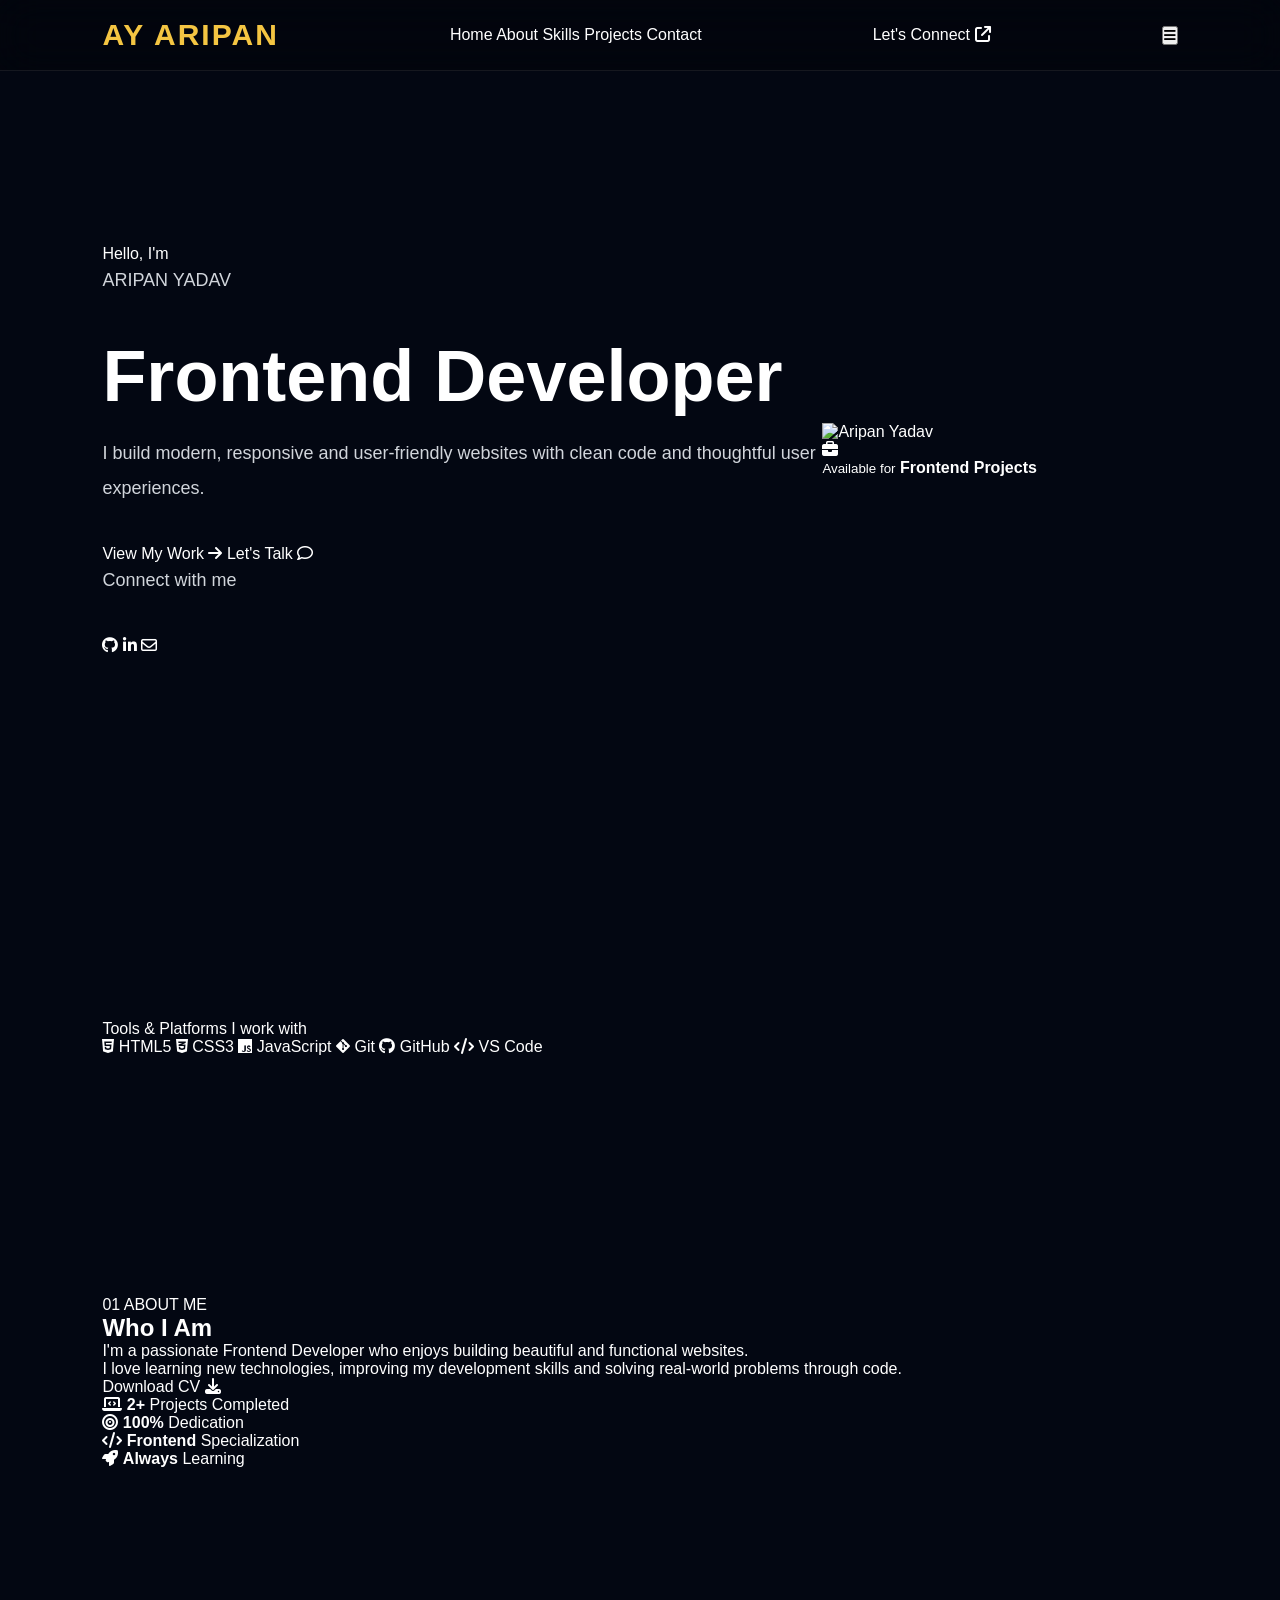
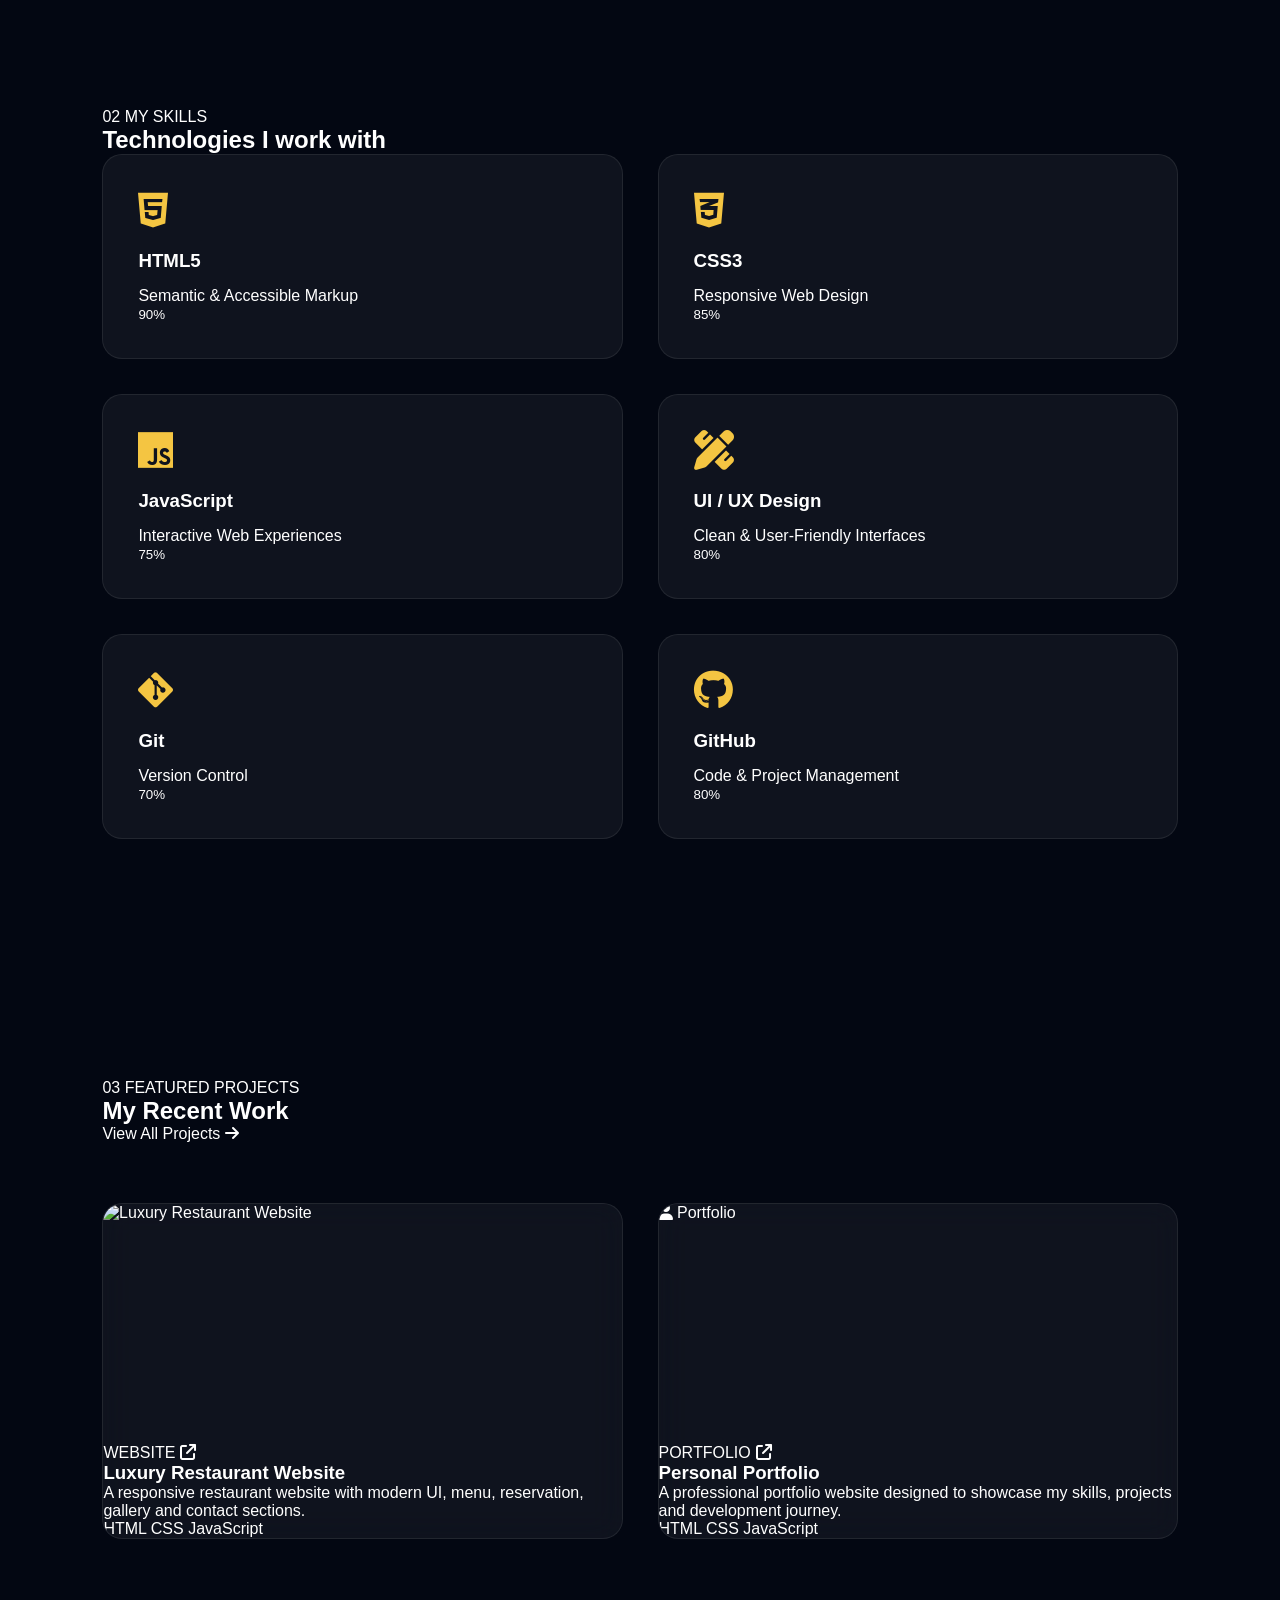
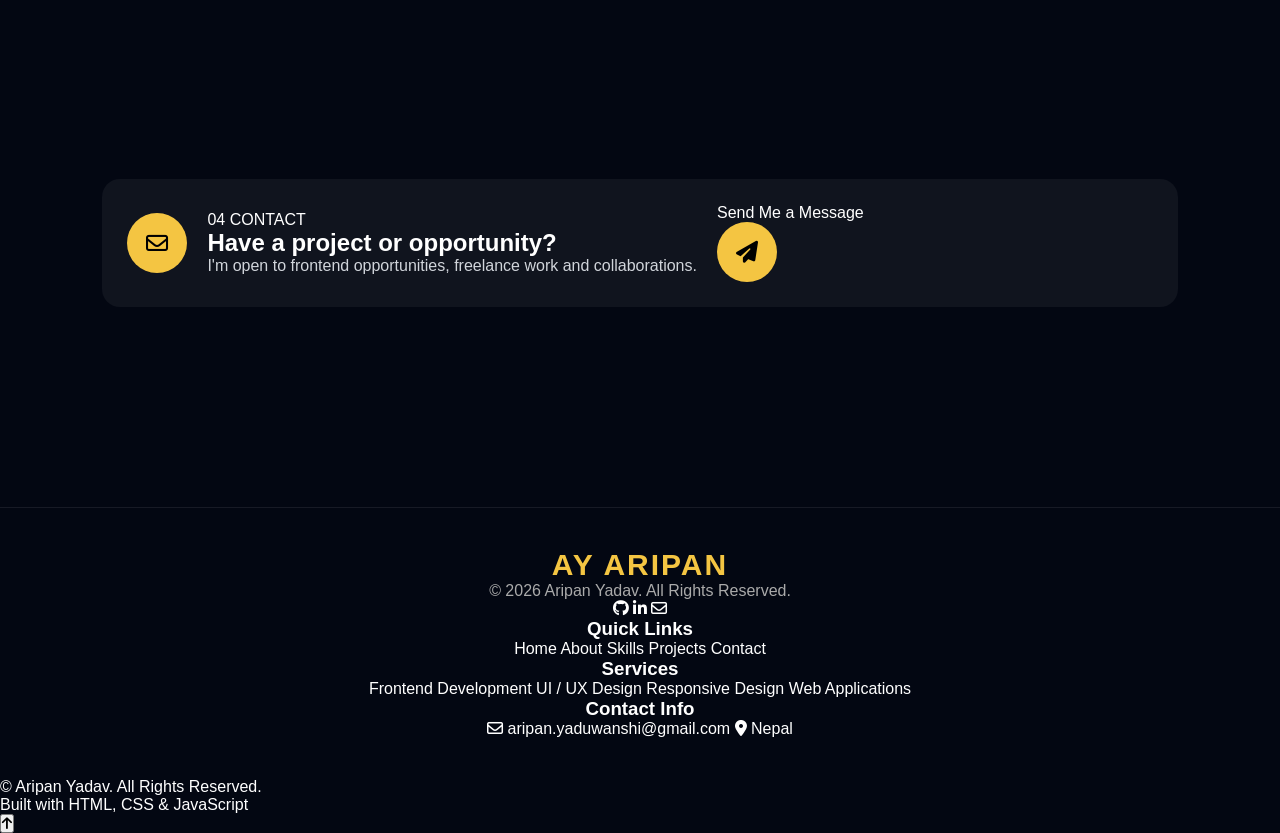
==== commit a46ccc02: "Revise title and meta description in index.html Updated the title and meta description for better SE" ====
--- a/index.html
+++ b/index.html
@@ -5,308 +5,1014 @@
     <meta charset="UTF-8">
     <meta name="viewport" content="width=device-width, initial-scale=1.0">
 
-    <title>Aripan Yadav | Portfolio</title>
-
-    <meta name="description" content="Frontend Developer & UI/UX Designer Portfolio">
-
+    <title>Aripan Yadav | Frontend Developer</title>
+
+    <meta
+        name="description"
+        content="Aripan Yadav — Frontend Developer building modern, responsive and user-friendly web experiences."
+    >
+
+    <!-- Fonts -->
     <link rel="preconnect" href="https://fonts.googleapis.com">
     <link rel="preconnect" href="https://fonts.gstatic.com" crossorigin>
-    <link href="https://fonts.googleapis.com/css2?family=Poppins:wght@300;400;500;600;700;800&display=swap" rel="stylesheet">
-    <link rel="stylesheet" href="https://cdnjs.cloudflare.com/ajax/libs/font-awesome/6.6.0/css/all.min.css">
-
-    <!-- Cache bypass added to CSS -->
-    <link rel="stylesheet" href="style.css?v=2">
+
+    <link
+        href="https://fonts.googleapis.com/css2?family=DM+Sans:wght@400;500;600;700&family=Space+Grotesk:wght@500;600;700&display=swap"
+        rel="stylesheet"
+    >
+
+    <!-- Font Awesome -->
+    <link
+        rel="stylesheet"
+        href="https://cdnjs.cloudflare.com/ajax/libs/font-awesome/6.6.0/css/all.min.css"
+    >
+
+    <!-- CSS -->
+    <link rel="stylesheet" href="style.css">
 </head>
 
+
 <body>
 
-<!-- ==========================
-SOLAR SYSTEM BACKGROUND
-========================== -->
-<div class="solar-system">
-    <div class="sun"></div>
-
-    <div class="orbit mercury-orbit">
-        <div class="planet mercury"></div>
+
+    <!-- =========================
+         HEADER
+    ========================== -->
+
+    <header class="header">
+
+        <a href="#home" class="logo">
+
+            <span class="logo-mark">AY</span>
+
+            <span>ARIPAN</span>
+
+        </a>
+
+
+        <nav class="nav">
+
+            <a href="#home" class="active">Home</a>
+
+            <a href="#about">About</a>
+
+            <a href="#skills">Skills</a>
+
+            <a href="#projects">Projects</a>
+
+            <a href="#contact">Contact</a>
+
+        </nav>
+
+
+        <a href="#contact" class="nav-button">
+
+            Let's Connect
+
+            <i class="fa-solid fa-arrow-up-right-from-square"></i>
+
+        </a>
+
+
+        <button class="menu-button" aria-label="Open menu">
+
+            <i class="fa-solid fa-bars"></i>
+
+        </button>
+
+    </header>
+
+
+
+    <main>
+
+
+        <!-- =========================
+             HERO
+        ========================== -->
+
+        <section class="hero" id="home">
+
+
+            <div class="hero-content">
+
+
+                <div class="availability">
+
+                    <span></span>
+
+                    Hello, I'm
+
+                </div>
+
+
+                <p class="small-title">
+                    ARIPAN YADAV
+                </p>
+
+
+                <h1>
+
+                    Frontend
+
+                    <span>Developer</span>
+
+                </h1>
+
+
+                <p class="hero-text">
+
+                    I build modern, responsive and user-friendly
+                    websites with clean code and thoughtful
+                    user experiences.
+
+                </p>
+
+
+                <div class="hero-buttons">
+
+                    <a href="#projects" class="button primary">
+
+                        View My Work
+
+                        <i class="fa-solid fa-arrow-right"></i>
+
+                    </a>
+
+
+                    <a href="#contact" class="button secondary">
+
+                        Let's Talk
+
+                        <i class="fa-regular fa-comment"></i>
+
+                    </a>
+
+                </div>
+
+
+                <!-- SOCIAL -->
+
+                <div class="social-area">
+
+                    <p>Connect with me</p>
+
+
+                    <div class="social-links">
+
+                        <a
+                            href="https://github.com/AripanYadav"
+                            target="_blank"
+                            rel="noopener noreferrer"
+                            aria-label="GitHub"
+                        >
+
+                            <i class="fa-brands fa-github"></i>
+
+                        </a>
+
+
+                        <a
+                            href="https://www.linkedin.com/in/aripan-yaduwanshi-0356bb404"
+                            target="_blank"
+                            rel="noopener noreferrer"
+                            aria-label="LinkedIn"
+                        >
+
+                            <i class="fa-brands fa-linkedin-in"></i>
+
+                        </a>
+
+
+                        <a
+                            href="mailto:aripan.yaduwanshi@gmail.com"
+                            aria-label="Email"
+                        >
+
+                            <i class="fa-regular fa-envelope"></i>
+
+                        </a>
+
+                    </div>
+
+                </div>
+
+            </div>
+
+
+
+            <!-- HERO IMAGE -->
+
+            <div class="hero-image-area">
+
+
+                <div class="green-circle"></div>
+
+                <div class="circle-line circle-one"></div>
+
+                <div class="circle-line circle-two"></div>
+
+
+              <div class="image-container">
+
+    <img
+        src="images/profile.png"
+        alt="Aripan Yadav"
+    >
+
+</div> 
+
+
+                <!-- Floating availability card -->
+
+                <div class="floating-card">
+
+                    <div class="floating-icon">
+
+                        <i class="fa-solid fa-briefcase"></i>
+
+                    </div>
+
+
+                    <div>
+
+                        <small>Available for</small>
+
+                        <strong>Frontend Projects</strong>
+
+                    </div>
+
+
+                    <span class="online-dot"></span>
+
+                </div>
+
+            </div>
+
+        </section>
+
+
+
+        <!-- =========================
+             TOOLS
+        ========================== -->
+
+        <section class="tools">
+
+            <div class="tools-title">
+
+                Tools & Platforms I work with
+
+            </div>
+
+
+            <div class="tools-list">
+
+                <span>
+
+                    <i class="fa-brands fa-html5"></i>
+
+                    HTML5
+
+                </span>
+
+
+                <span>
+
+                    <i class="fa-brands fa-css3-alt"></i>
+
+                    CSS3
+
+                </span>
+
+
+                <span>
+
+                    <i class="fa-brands fa-js"></i>
+
+                    JavaScript
+
+                </span>
+
+
+                <span>
+
+                    <i class="fa-brands fa-git-alt"></i>
+
+                    Git
+
+                </span>
+
+
+                <span>
+
+                    <i class="fa-brands fa-github"></i>
+
+                    GitHub
+
+                </span>
+
+
+                <span>
+
+                    <i class="fa-solid fa-code"></i>
+
+                    VS Code
+
+                </span>
+
+            </div>
+
+        </section>
+
+
+
+        <!-- =========================
+             ABOUT
+        ========================== -->
+
+        <section class="section about" id="about">
+
+
+            <div class="section-label">
+
+                <span>01</span>
+
+                ABOUT ME
+
+            </div>
+
+
+            <div class="about-grid">
+
+
+                <div class="about-text">
+
+                    <h2>
+
+                        Who I <span>Am</span>
+
+                    </h2>
+
+
+                    <p>
+
+                        I'm a passionate Frontend Developer who enjoys
+                        building beautiful and functional websites.
+
+                    </p>
+
+
+                    <p>
+
+                        I love learning new technologies, improving my
+                        development skills and solving real-world
+                        problems through code.
+
+                    </p>
+
+                    <a href="resume.html" class="download-cv-btn" target="_blank">
+                        Download CV
+
+                        <i class="fa-solid fa-download"></i>
+                    </a>
+
+     
+
+
+          
+
+               </div>
+
+
+
+                <!-- STATS -->
+
+                <div class="stats">
+
+
+                    <div class="stat-card">
+
+                        <i class="fa-solid fa-laptop-code"></i>
+
+                        <strong>2+</strong>
+
+                        <span>Projects Completed</span>
+
+                    </div>
+
+
+                    <div class="stat-card">
+
+                        <i class="fa-solid fa-bullseye"></i>
+
+                        <strong>100%</strong>
+
+                        <span>Dedication</span>
+
+                    </div>
+
+
+                    <div class="stat-card">
+
+                        <i class="fa-solid fa-code"></i>
+
+                        <strong>Frontend</strong>
+
+                        <span>Specialization</span>
+
+                    </div>
+
+
+                    <div class="stat-card">
+
+                        <i class="fa-solid fa-rocket"></i>
+
+                        <strong>Always</strong>
+
+                        <span>Learning</span>
+
+                    </div>
+
+                </div>
+
+            </div>
+
+        </section>
+
+
+
+        <!-- =========================
+             SKILLS
+        ========================== -->
+
+        <section class="section skills" id="skills">
+
+
+            <div class="section-label">
+
+                <span>02</span>
+
+                MY SKILLS
+
+            </div>
+
+
+            <h2 class="section-heading">
+
+                Technologies I <span>work with</span>
+
+            </h2>
+
+
+            <div class="skills-grid">
+
+
+                <div class="skill-card">
+
+                    <div class="skill-icon html">
+
+                        <i class="fa-brands fa-html5"></i>
+
+                    </div>
+
+                    <h3>HTML5</h3>
+
+                    <p>Semantic & Accessible Markup</p>
+
+                    <div class="skill-bar">
+
+                        <span style="width: 90%;"></span>
+
+                    </div>
+
+                    <small>90%</small>
+
+                </div>
+
+
+
+                <div class="skill-card">
+
+                    <div class="skill-icon css">
+
+                        <i class="fa-brands fa-css3-alt"></i>
+
+                    </div>
+
+                    <h3>CSS3</h3>
+
+                    <p>Responsive Web Design</p>
+
+                    <div class="skill-bar">
+
+                        <span style="width: 85%;"></span>
+
+                    </div>
+
+                    <small>85%</small>
+
+                </div>
+
+
+
+                <div class="skill-card">
+
+                    <div class="skill-icon js">
+
+                        <i class="fa-brands fa-js"></i>
+
+                    </div>
+
+                    <h3>JavaScript</h3>
+
+                    <p>Interactive Web Experiences</p>
+
+                    <div class="skill-bar">
+
+                        <span style="width: 75%;"></span>
+
+                    </div>
+
+                    <small>75%</small>
+
+                </div>
+
+
+
+                <div class="skill-card">
+
+                    <div class="skill-icon ui">
+
+                        <i class="fa-solid fa-pen-ruler"></i>
+
+                    </div>
+
+                    <h3>UI / UX Design</h3>
+
+                    <p>Clean & User-Friendly Interfaces</p>
+
+                    <div class="skill-bar">
+
+                        <span style="width: 80%;"></span>
+
+                    </div>
+
+                    <small>80%</small>
+
+                </div>
+
+
+
+                <div class="skill-card">
+
+                    <div class="skill-icon git">
+
+                        <i class="fa-brands fa-git-alt"></i>
+
+                    </div>
+
+                    <h3>Git</h3>
+
+                    <p>Version Control</p>
+
+                    <div class="skill-bar">
+
+                        <span style="width: 70%;"></span>
+
+                    </div>
+
+                    <small>70%</small>
+
+                </div>
+
+
+
+                <div class="skill-card">
+
+                    <div class="skill-icon github">
+
+                        <i class="fa-brands fa-github"></i>
+
+                    </div>
+
+                    <h3>GitHub</h3>
+
+                    <p>Code & Project Management</p>
+
+                    <div class="skill-bar">
+
+                        <span style="width: 80%;"></span>
+
+                    </div>
+
+                    <small>80%</small>
+
+                </div>
+
+
+            </div>
+
+        </section>
+
+
+
+        <!-- =========================
+             PROJECTS
+        ========================== -->
+
+        <section class="section projects" id="projects">
+
+
+            <div class="projects-header">
+
+
+                <div>
+
+                    <div class="section-label">
+
+                        <span>03</span>
+
+                        FEATURED PROJECTS
+
+                    </div>
+
+
+                    <h2 class="section-heading">
+
+                        My Recent <span>Work</span>
+
+                    </h2>
+
+                </div>
+
+
+                <a href="#" class="view-projects">
+
+                    View All Projects
+
+                    <i class="fa-solid fa-arrow-right"></i>
+
+                </a>
+
+            </div>
+
+
+
+            <div class="projects-grid">
+
+
+                <!-- PROJECT 1 -->
+
+               
+
+
+                <!-- PROJECT 2 -->
+
+                <article class="project-card">
+
+
+                    <div class="project-image">
+
+                        <img
+                            src="images/restaurant-project.png"
+                            alt="Luxury Restaurant Website"
+                        >
+
+                    </div>
+
+
+                    <div class="project-body">
+
+                        <div class="project-top">
+
+                            <span>WEBSITE</span>
+
+                            <a
+                                href="https://aripanyadav.github.io/restaurant-website/"
+                                target="_blank"
+                                rel="noopener noreferrer"
+                            >
+
+                                <i class="fa-solid fa-arrow-up-right-from-square"></i>
+
+                            </a>
+
+                        </div>
+
+
+                        <h3>Luxury Restaurant Website</h3>
+
+
+                        <p>
+
+                            A responsive restaurant website with
+                            modern UI, menu, reservation, gallery
+                            and contact sections.
+
+                        </p>
+
+
+                        <div class="tags">
+
+                            <span>HTML</span>
+
+                            <span>CSS</span>
+
+                            <span>JavaScript</span>
+
+                        </div>
+
+                    </div>
+
+                </article>
+
+
+
+                <!-- PROJECT 3 -->
+
+                <article class="project-card">
+
+
+                    <div class="project-image">
+
+                        <div class="project-placeholder portfolio">
+
+                            <i class="fa-solid fa-user"></i>
+
+                            <span>Portfolio</span>
+
+                        </div>
+
+                    </div>
+
+
+                    <div class="project-body">
+
+                        <div class="project-top">
+
+                            <span>PORTFOLIO</span>
+
+                            <a href="#home">
+
+                                <i class="fa-solid fa-arrow-up-right-from-square"></i>
+
+                            </a>
+
+                        </div>
+
+
+                        <h3>Personal Portfolio</h3>
+
+
+                        <p>
+
+                            A professional portfolio website designed
+                            to showcase my skills, projects and
+                            development journey.
+
+                        </p>
+
+
+                        <div class="tags">
+
+                            <span>HTML</span>
+
+                            <span>CSS</span>
+
+                            <span>JavaScript</span>
+
+                        </div>
+
+                    </div>
+
+                </article>
+
+            </div>
+
+        </section>
+
+
+
+        <!-- =========================
+             CONTACT
+        ========================== -->
+
+        <section class="section contact" id="contact">
+
+
+            <div class="contact-box">
+
+
+                <div class="contact-icon">
+
+                    <i class="fa-regular fa-envelope"></i>
+
+                </div>
+
+
+                <div class="contact-content">
+
+                    <div class="section-label">
+
+                        <span>04</span>
+
+                        CONTACT
+
+                    </div>
+
+
+                    <h2>
+
+                        Have a project or
+
+                        <span>opportunity?</span>
+
+                    </h2>
+
+
+                    <p>
+
+                        I'm open to frontend opportunities,
+                        freelance work and collaborations.
+
+                    </p>
+
+                </div>
+
+
+                <a
+                    href="mailto:aripan.yaduwanshi@gmail.com"
+                    class="button primary"
+                >
+
+                    Send Me a Message
+
+                    <i class="fa-solid fa-paper-plane"></i>
+
+                </a>
+
+            </div>
+
+        </section>
+
+    </main>
+
+
+
+    <!-- =========================
+         FOOTER
+    ========================== -->
+
+    <footer>
+
+
+        <div class="footer-brand">
+
+            <div class="logo">
+
+                <span class="logo-mark">AY</span>
+
+                <span>ARIPAN</span>
+
+            </div>
+
+
+            <p>
+
+                Frontend Developer focused on building
+                modern and user-friendly web experiences.
+
+            </p>
+
+
+            <div class="footer-socials">
+
+                <a
+                    href="https://github.com/AripanYadav"
+                    target="_blank"
+                    rel="noopener noreferrer"
+                >
+
+                    <i class="fa-brands fa-github"></i>
+
+                </a>
+
+
+                <a
+                    href="https://www.linkedin.com/in/aripan-yaduwanshi-0356bb404"
+                    target="_blank"
+                    rel="noopener noreferrer"
+                >
+
+                    <i class="fa-brands fa-linkedin-in"></i>
+
+                </a>
+
+
+                <a
+                    href="mailto:aripan.yaduwanshi@gmail.com"
+                >
+
+                    <i class="fa-regular fa-envelope"></i>
+
+                </a>
+
+            </div>
+
+        </div>
+
+
+
+        <div class="footer-column">
+
+            <h3>Quick Links</h3>
+
+            <a href="#home">Home</a>
+
+            <a href="#about">About</a>
+
+            <a href="#skills">Skills</a>
+
+            <a href="#projects">Projects</a>
+
+            <a href="#contact">Contact</a>
+
+        </div>
+
+
+
+        <div class="footer-column">
+
+            <h3>Services</h3>
+
+            <span>Frontend Development</span>
+
+            <span>UI / UX Design</span>
+
+            <span>Responsive Design</span>
+
+            <span>Web Applications</span>
+
+        </div>
+
+
+
+        <div class="footer-column">
+
+            <h3>Contact Info</h3>
+
+            <a href="mailto:aripan.yaduwanshi@gmail.com">
+
+                <i class="fa-regular fa-envelope"></i>
+
+                aripan.yaduwanshi@gmail.com
+
+            </a>
+
+
+            <span>
+
+                <i class="fa-solid fa-location-dot"></i>
+
+                Nepal
+
+            </span>
+
+        </div>
+
+    </footer>
+
+
+
+    <div class="copyright">
+
+        <p>
+            © <span id="year"></span> Aripan Yadav. All Rights Reserved.
+        </p>
+
+        <p>
+            Built with HTML, CSS & JavaScript
+        </p>
+
     </div>
 
-    <div class="orbit venus-orbit">
-        <div class="planet venus"></div>
-    </div>
-
-    <div class="orbit earth-orbit">
-        <div class="planet earth"></div>
-    </div>
-
-    <div class="orbit mars-orbit">
-        <div class="planet mars"></div>
-    </div>
-
-    <div class="orbit jupiter-orbit">
-        <div class="planet jupiter"></div>
-    </div>
-
-    <div class="orbit saturn-orbit">
-        <div class="planet saturn">
-            <div class="ring"></div>
-        </div>
-    </div>
-
-    <div class="orbit uranus-orbit">
-        <div class="planet uranus"></div>
-    </div>
-
-    <div class="orbit neptune-orbit">
-        <div class="planet neptune"></div>
-    </div>
-</div>
-
-<div class="space">
-    <div class="stars"></div>
-</div>
-
-<!-- ==========================
-HEADER
-========================== -->
-<header>
-    <div class="logo">ARIPAN</div>
-
-    <nav>
-        <ul>
-            <li><a href="#home">Home</a></li>
-            <li><a href="#about">About</a></li>
-            <li><a href="#skills">Skills</a></li>
-            <li><a href="#projects">Projects</a></li>
-            <li><a href="#contact">Contact</a></li>
-        </ul>
-    </nav>
-
-    <div class="menu-btn">
-        <i class="fas fa-bars"></i>
-    </div>
-</header>
-
-<!-- ==========================
-HERO
-========================== -->
-<section class="hero" id="home">
-    <div class="hero-content">
-        <h3>Hello, I'm</h3>
-        <h1>Aripan Yadav</h1>
-        <h2>Frontend Developer <span>|</span> UI/UX Designer</h2>
-
-        <p>
-            I build modern, responsive websites using HTML, CSS and JavaScript.
-            I enjoy creating clean, user-friendly interfaces with a focus on
-            performance and user experience.
-        </p>
-
-        <div class="hero-btns">
-            <a href="#projects" class="btn">View Projects</a>
-            <a href="resume.html" target="_blank" class="btn btn-outline">Download Resume</a>
-        </div>
-
-        <div class="socials">
-            <a href="https://github.com/AripanYadav" target="_blank"><i class="fab fa-github"></i></a>
-            <a href="https://www.linkedin.com/in/aripan-yaduwanshi-0356bb404" target="_blank"><i class="fab fa-linkedin"></i></a>
-            <a href="mailto:aripan.yaduwanshi@gmail.com"><i class="fas fa-envelope"></i></a>
-        </div>
-    </div>
-</section>
-
-<!-- ==========================
-ABOUT
-========================== -->
-<section id="about">
-    <h2 class="section-title">About <span>Me</span></h2>
-
-    <p class="section-text">
-        I build modern, responsive websites using HTML, CSS and JavaScript.
-        I enjoy creating clean, user-friendly interfaces with a focus on
-        performance and user experience.
-    </p>
-
-    <div class="about-container">
-        <div class="about-card">
-            <h3>Who Am I?</h3>
-            <p>
-                I'm Aripan Yadav, a passionate Frontend Developer and UI/UX Designer.
-                I enjoy building modern websites with clean design, smooth animations,
-                and responsive layouts.
-            </p>
-        </div>
-
-        <div class="about-info">
-            <div class="info-box">
-                <h2>2+</h2>
-                <p>Projects Completed</p>
-            </div>
-            <div class="info-box">
-                <h2>100%</h2>
-                <p>Growth Mindset</p>
-            </div>
-            <div class="info-box">
-                <h2>HTML</h2>
-                <p>Frontend Development</p>
-            </div>
-            <div class="info-box">
-                <h2>UI/UX</h2>
-                <p>Design Skills</p>
-            </div>
-        </div>
-    </div>
-</section>
-
-<!-- ==========================
-SKILLS
-========================== -->
-<section id="skills">
-    <h2 class="section-title">My <span>Skills</span></h2>
-    <p class="section-text">Technologies and tools I work with.</p>
-
-    <div class="skills-grid">
-        <div class="skill-card">
-            <i class="fab fa-html5"></i>
-            <h3>HTML5</h3>
-            <div class="bar"><div class="progress html"></div></div>
-        </div>
-
-        <div class="skill-card">
-            <i class="fab fa-css3-alt"></i>
-            <h3>CSS3</h3>
-            <div class="bar"><div class="progress css"></div></div>
-        </div>
-
-        <div class="skill-card">
-            <i class="fab fa-js"></i>
-            <h3>JavaScript</h3>
-            <div class="bar"><div class="progress js"></div></div>
-        </div>
-
-        <div class="skill-card">
-            <i class="fas fa-pencil-ruler"></i>
-            <h3>UI / UX Design</h3>
-            <div class="bar"><div class="progress ui"></div></div>
-        </div>
-
-        <div class="skill-card">
-            <i class="fab fa-git-alt"></i>
-            <h3>Git</h3>
-            <div class="bar"><div class="progress git"></div></div>
-        </div>
-
-        <div class="skill-card">
-            <i class="fab fa-github"></i>
-            <h3>GitHub</h3>
-            <div class="bar"><div class="progress github"></div></div>
-        </div>
-    </div>
-</section>
-
-<!-- ==========================
-PROJECTS
-========================== -->
-<section id="projects">
-    <h2 class="section-title">Featured <span>Projects</span></h2>
-    <p class="section-text">Here are some of the projects I have built.</p>
-
-    <div class="projects-grid">
-        <div class="project-card">
-            <div class="project-image">
-                <img src="images/restaurant-project.png" alt="Luxury Restaurant Landing Page">
-            </div>
-            <div class="project-content">
-                <h3>Luxury Restaurant Website</h3>
-                <p>
-                    A modern responsive restaurant website built using HTML, CSS and JavaScript.
-                    Features include a sticky navigation bar, animated hero section,
-                    food menu, gallery, reservation form, testimonials and contact section.
-                </p>
-                <div class="project-tech">
-                    <span>HTML5</span>
-                    <span>CSS3</span>
-                    <span>JavaScript</span>
-                </div>
-                <div class="project-links">
-                    <a href="https://aripanyadav.github.io/restaurant-website/" target="_blank">Live Demo</a>
-                </div>
-            </div>
-        </div>
-    </div>
-</section>
-
-<!-- ==========================
-RESUME
-========================== -->
-<section class="resume">
-    <div class="resume-card">
-        <h2>Let's Build Something Great</h2>
-        <p>
-            I'm passionate about creating modern, responsive, and user-friendly websites.
-            If you're looking for a dedicated Frontend Developer or UI/UX Designer,
-            I'd love to connect with you.
-        </p>
-        <a href="https://www.linkedin.com/in/aripan-yaduwanshi-0356bb404" target="_blank" class="btn">Hire Me</a>
-    </div>
-</section>
-
-<!-- ==========================
-CONTACT
-========================== -->
-<section id="contact">
-    <h2 class="section-title">Contact <span>Me</span></h2>
-    <p class="section-text">Feel free to contact me for freelance work, collaboration, or any questions.</p>
-
-    <div class="contact-grid">
-        <div class="contact-info">
-            <div class="contact-box">
-                <i class="fas fa-envelope"></i>
-                <div>
-                    <h3>Email</h3>
-                    <p>aripan.yaduwanshi@gmail.com</p>
-                </div>
-            </div>
-
-            <div class="contact-box">
-                <i class="fab fa-github"></i>
-                <div>
-                    <h3>GitHub</h3>
-                    <p>github.com/AripanYadav</p>
-                </div>
-            </div>
-
-            <div class="contact-box">
-                <i class="fab fa-linkedin"></i>
-                <div>
-                    <h3>LinkedIn</h3>
-                    <p>linkedin.com/in/aripan-yaduwanshi-0356bb404</p>
-                </div>
-            </div>
-        </div>
-
-        <form class="contact-form">
-            <input type="text" placeholder="Your Name" required>
-            <input type="email" placeholder="Your Email" required>
-            <textarea placeholder="Your Message" required></textarea>
-            <button type="submit">Send Message</button>
-        </form>
-    </div>
-</section>
-
-<!-- ==========================
-FOOTER
-========================== -->
-<footer>
-    <p>© Aripan Yadav. All Rights Reserved.</p>
-</footer>
-
-<!-- Back To Top Button -->
-<div class="top-btn">
-    <i class="fas fa-arrow-up"></i>
-</div>
-
-<!-- FORCE BROWSER TO LOAD LATEST JS FILE -->
-<script src="script.js?v=2"></script>
+
+
+    <!-- Back To Top -->
+
+    <button class="top-button" aria-label="Back to top">
+
+        <i class="fa-solid fa-arrow-up"></i>
+
+    </button>
+
+
+
+    <!-- JavaScript -->
+
+    <script src="script.js"></script>
 
 </body>
+
 </html>
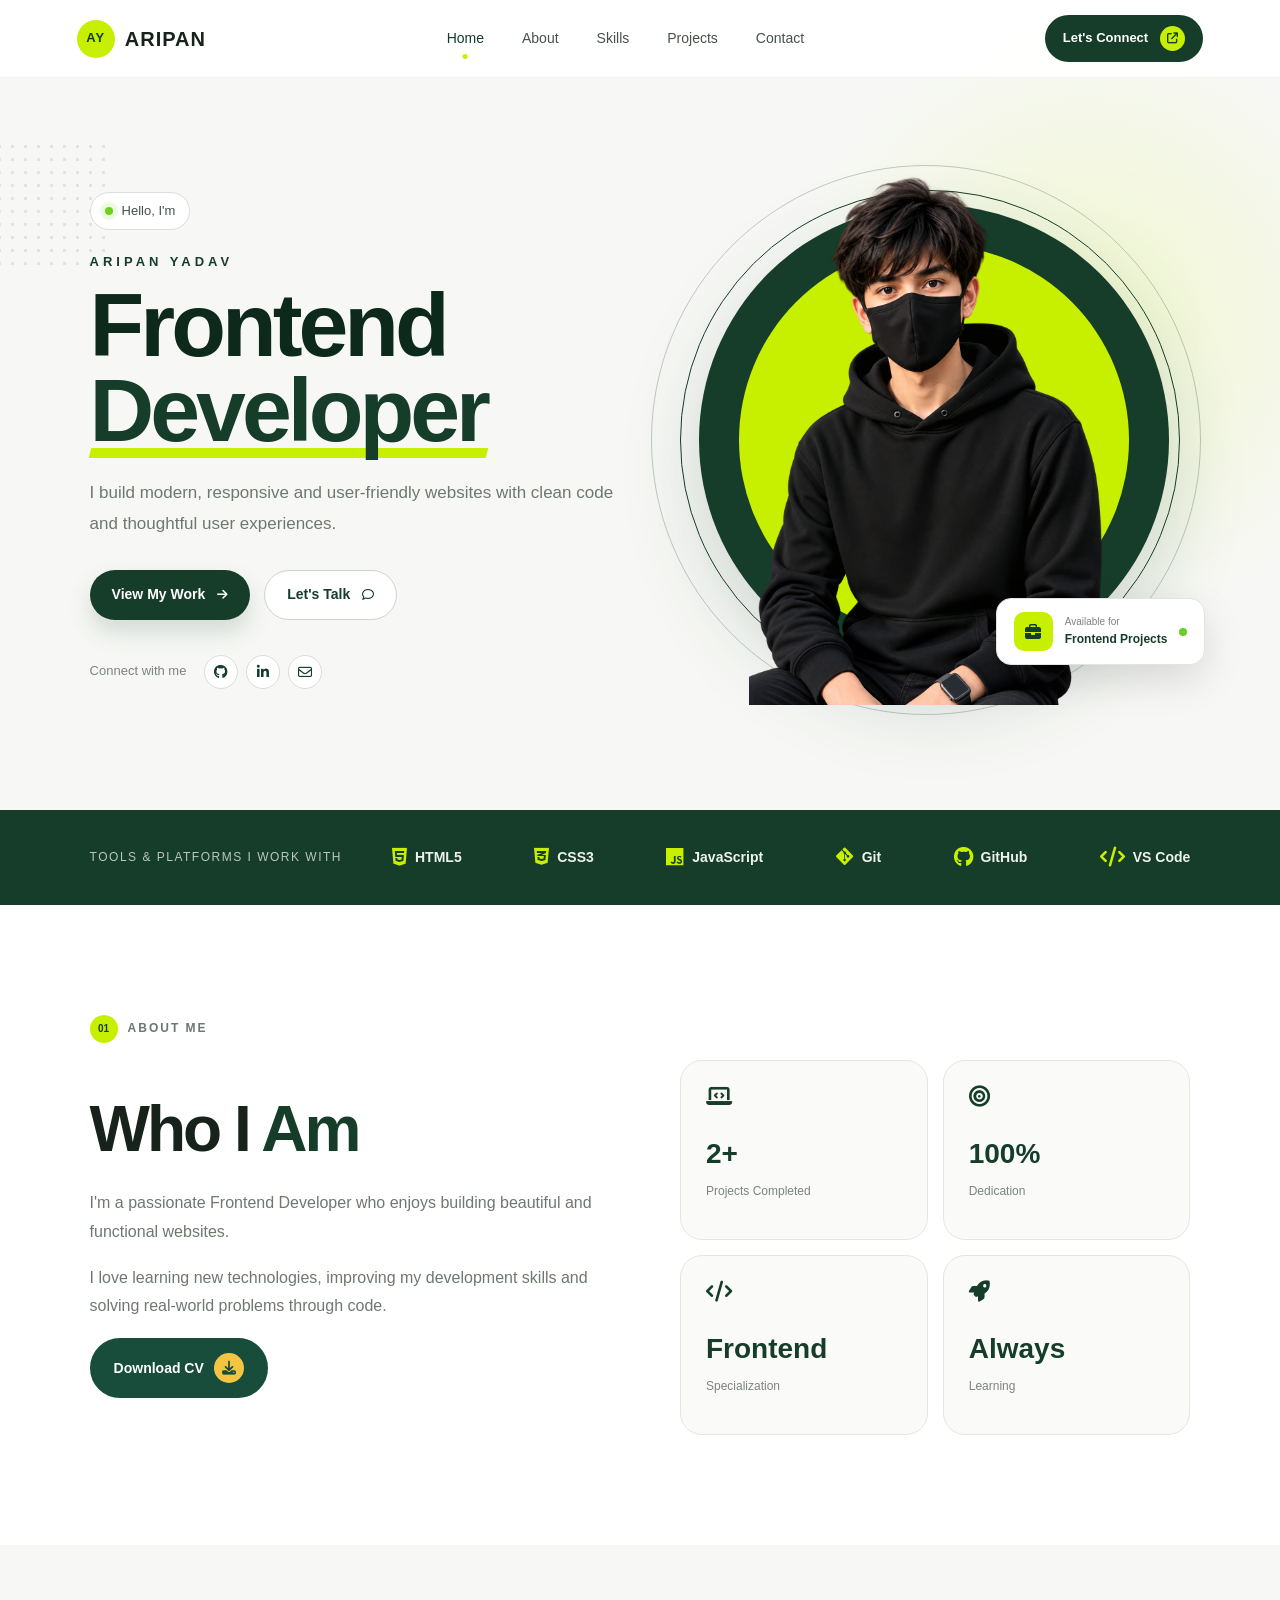
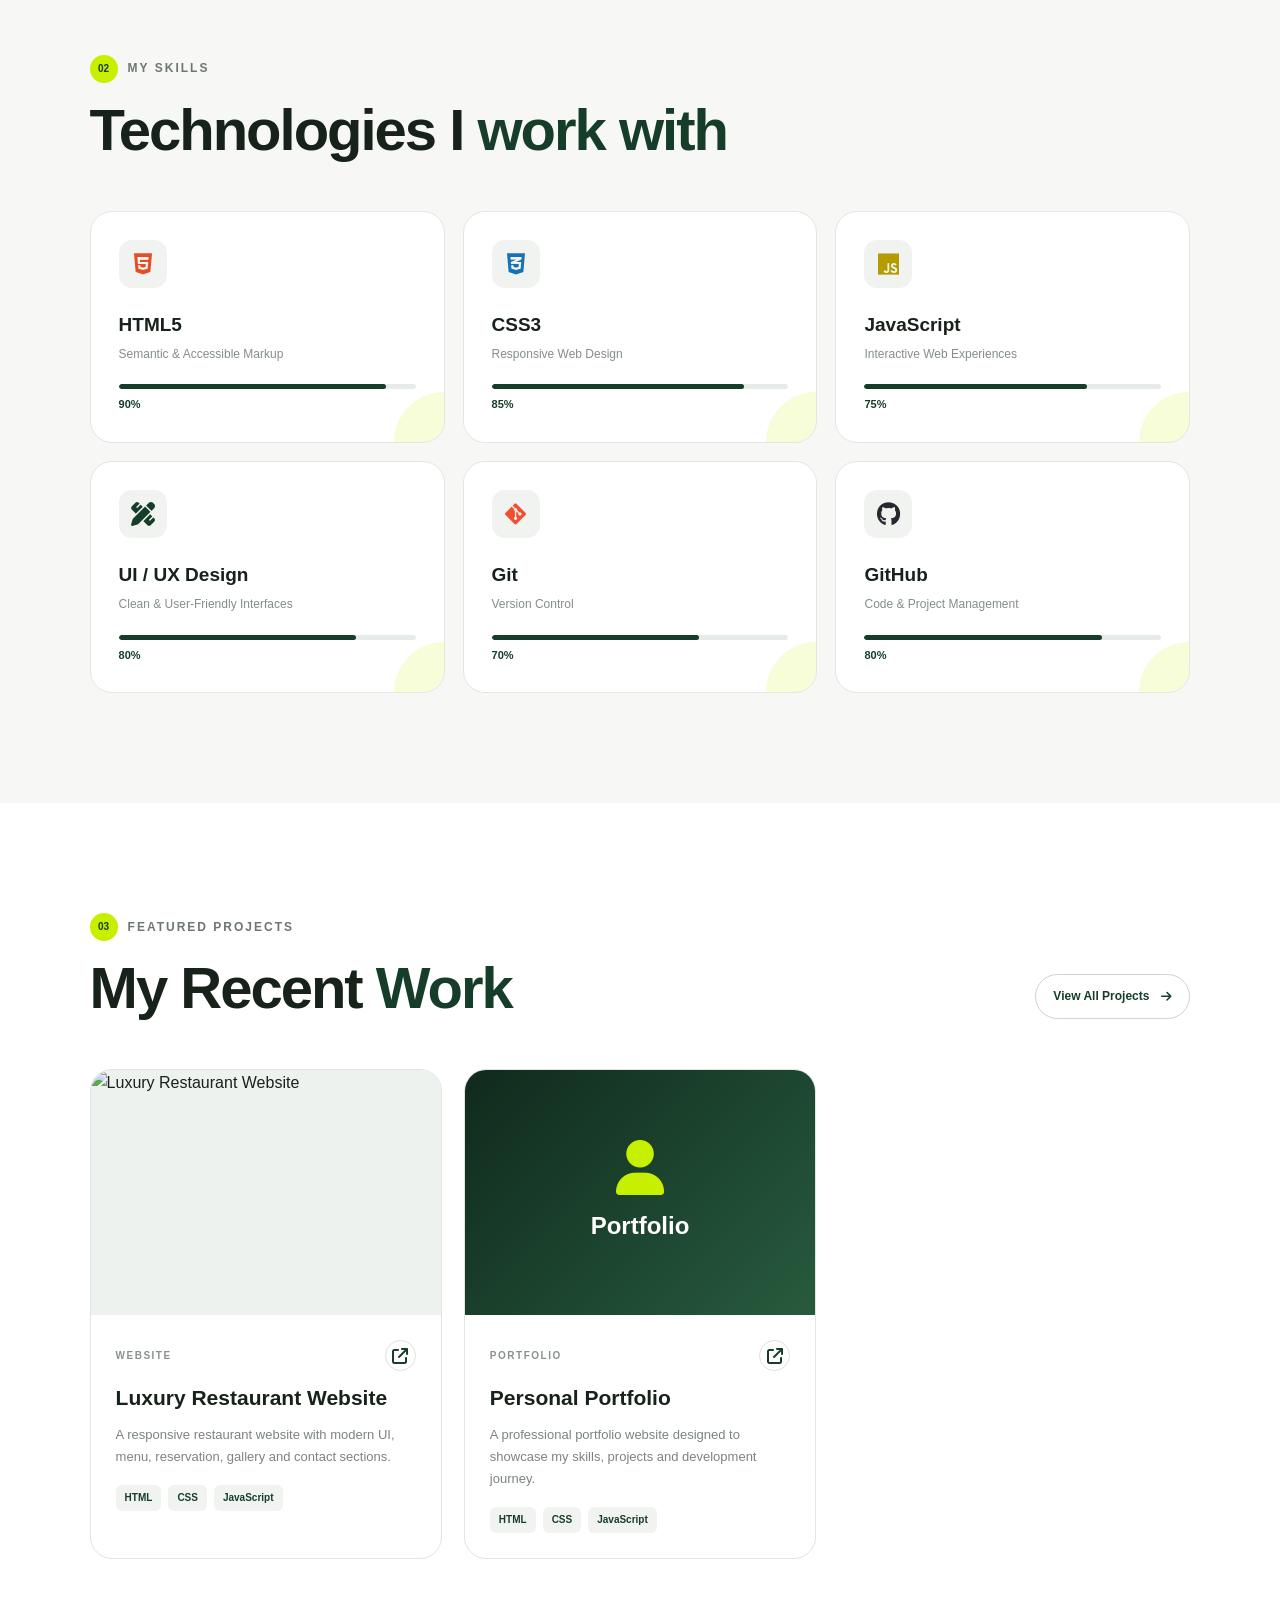
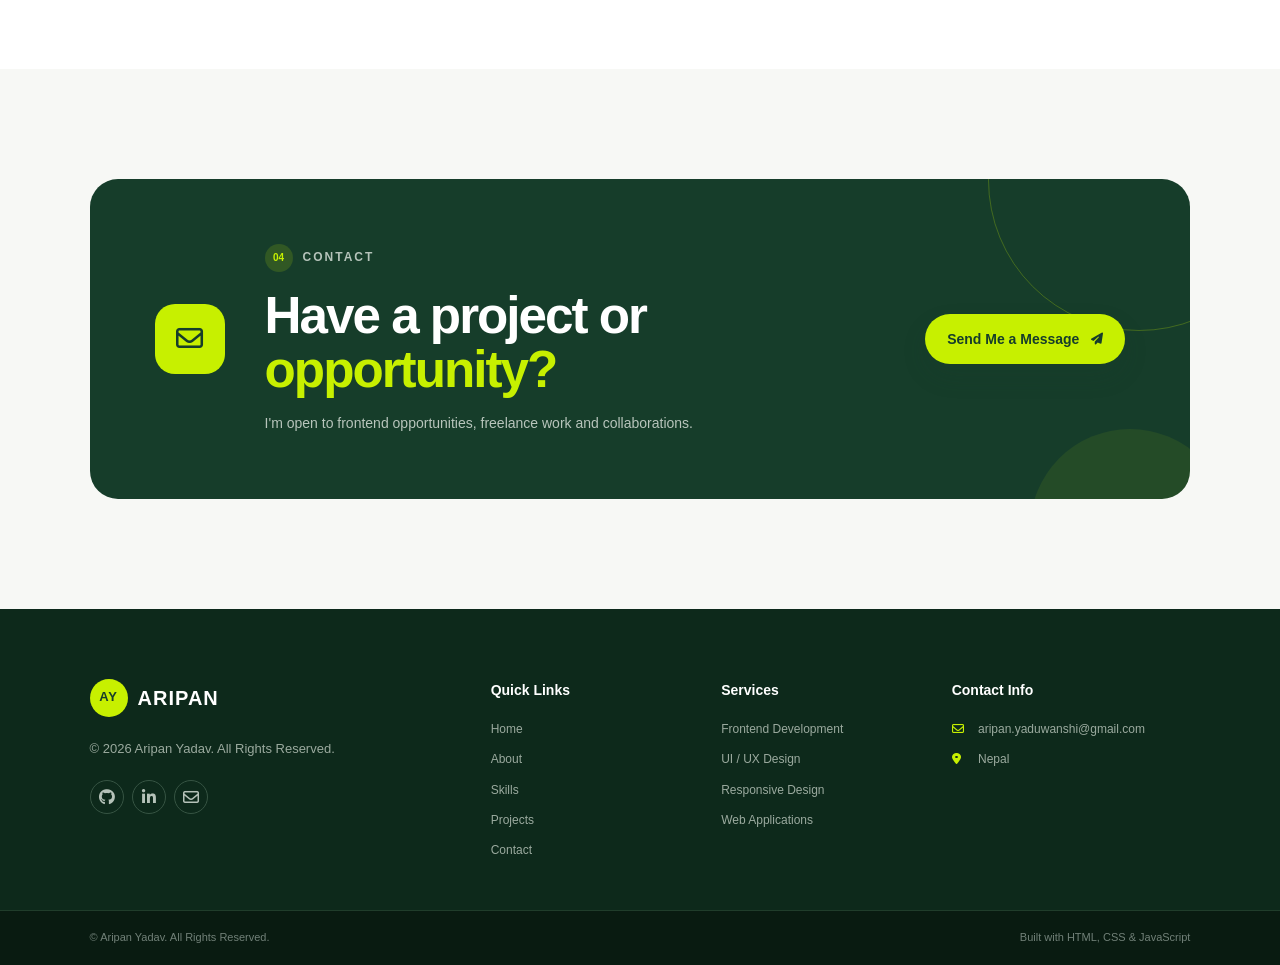
==== commit 0a058648: "Update index.html" ====
--- a/index.html
+++ b/index.html
@@ -215,10 +215,7 @@
 
               <div class="image-container">
 
-    <img
-        src="images/profile.png"
-        alt="Aripan Yadav"
-    >
+   <img src="profile.png" alt="Aripan Yadav">
 
 </div> 
 
--- a/style.css
+++ b/style.css
@@ -1,700 +1,2473 @@
-/*==========================
-GOOGLE FONT & RESET
-==========================*/
-
-*{
-    margin:0;
-    padding:0;
-    box-sizing:border-box;
-    scroll-behavior:smooth;
-}
-
-:root{
-    --bg:#030712;
-    --bg2:#0b1120;
-    --gold:#f4c542;
-    --white:#ffffff;
-    --text:#d1d5db;
-}
-
-body{
-    font-family:'Poppins',sans-serif;
-    background:var(--bg);
-    color:var(--white);
-    overflow-x:hidden;
-}
-
-a{
-    text-decoration:none;
-    color:inherit;
-}
-
-ul{
-    list-style:none;
-}
-
-/*==========================
-SPACE BACKGROUND & SOLAR SYSTEM
-==========================*/
-
-.space{
-    position:fixed;
-    inset:0;
-    z-index:-10;
-    overflow:hidden;
-    background: radial-gradient(circle at center,#071126,#020308 80%);
-}
-
-.stars{
-    position:absolute;
-    width:100%;
-    height:100%;
-    background-image: radial-gradient(#fff 1px,transparent 1px);
-    background-size:60px 60px;
-    opacity:.3;
-    animation:starsMove 100s linear infinite;
-}
-
-@keyframes starsMove{
-    from{ transform:translateY(0); }
-    to{ transform:translateY(-600px); }
-}
-
-.solar-system{
-    position:fixed;
-    inset:0;
-    display:flex;
-    justify-content:center;
-    align-items:center;
-    overflow:hidden;
-    z-index:-9;
-    pointer-events:none;
-}
-
-.sun{
-    width:180px;
-    height:180px;
-    border-radius:50%;
-    background:url("images/sun.png") center/cover no-repeat, #ffb703;
-    position:absolute;
-    left:50%;
-    top:50%;
-    transform:translate(-50%,-50%);
+/* =========================================================
+   ARIPAN YADAV — PORTFOLIO
+   Original Portfolio Design
+========================================================= */
+
+
+/* =========================================================
+   RESET
+========================================================= */
+
+* {
+    margin: 0;
+    padding: 0;
+    box-sizing: border-box;
+}
+
+html {
+    scroll-behavior: smooth;
+}
+
+body {
+    font-family: "DM Sans", sans-serif;
+    background: #f7f8f5;
+    color: #17221b;
+    line-height: 1.6;
+    overflow-x: hidden;
+}
+
+a {
+    text-decoration: none;
+    color: inherit;
+}
+
+button {
+    font-family: inherit;
+}
+
+img {
+    max-width: 100%;
+    display: block;
+}
+
+
+/* =========================================================
+   VARIABLES
+========================================================= */
+
+:root {
+
+    --green: #163d2a;
+    --green-dark: #0d291b;
+    --green-light: #285c40;
+
+    --lime: #c7f000;
+    --lime-dark: #9fca00;
+
+    --white: #ffffff;
+    --off-white: #f7f8f5;
+
+    --text: #17221b;
+    --muted: #6e786f;
+
+    --border: #dfe4df;
+
+    --shadow:
+        0 20px 60px rgba(16, 39, 26, 0.08);
+
+    --radius: 22px;
+}
+
+
+/* =========================================================
+   HEADER
+========================================================= */
+
+.header {
+
+    position: fixed;
+
+    top: 0;
+    left: 0;
+
+    width: 100%;
+
+    height: 78px;
+
+    padding: 0 6%;
+
+    display: flex;
+
+    align-items: center;
+
+    justify-content: space-between;
+
+    background: rgba(247, 248, 245, 0.88);
+
+    backdrop-filter: blur(18px);
+
+    border-bottom: 1px solid rgba(0, 0, 0, 0.05);
+
+    z-index: 1000;
+}
+
+
+/* LOGO */
+
+.logo {
+
+    display: flex;
+
+    align-items: center;
+
+    gap: 10px;
+
+    font-family: "Space Grotesk", sans-serif;
+
+    font-size: 20px;
+
+    font-weight: 700;
+
+    letter-spacing: 1px;
+}
+
+.logo-mark {
+
+    width: 38px;
+    height: 38px;
+
+    display: grid;
+
+    place-items: center;
+
+    background: var(--lime);
+
+    color: var(--green);
+
+    border-radius: 50%;
+
+    font-size: 13px;
+
+    font-weight: 800;
+}
+
+
+/* NAV */
+
+.nav {
+
+    display: flex;
+
+    align-items: center;
+
+    gap: 38px;
+}
+
+.nav a {
+
+    position: relative;
+
+    font-size: 14px;
+
+    font-weight: 500;
+
+    color: #475149;
+
+    transition: 0.3s ease;
+}
+
+.nav a:hover,
+.nav a.active {
+
+    color: var(--green);
+}
+
+.nav a.active::after {
+
+    content: "";
+
+    position: absolute;
+
+    left: 50%;
+
+    bottom: -9px;
+
+    width: 5px;
+    height: 5px;
+
+    background: var(--lime);
+
+    border-radius: 50%;
+
+    transform: translateX(-50%);
+}
+
+
+/* NAV BUTTON */
+
+.nav-button {
+
+    display: flex;
+
+    align-items: center;
+
+    gap: 12px;
+
+    padding: 11px 18px;
+
+    background: var(--green);
+
+    color: white;
+
+    border-radius: 30px;
+
+    font-size: 13px;
+
+    font-weight: 600;
+
+    transition: 0.3s ease;
+}
+
+.nav-button i {
+
+    width: 25px;
+    height: 25px;
+
+    display: grid;
+
+    place-items: center;
+
+    background: var(--lime);
+
+    color: var(--green);
+
+    border-radius: 50%;
+
+    font-size: 11px;
+}
+
+.nav-button:hover {
+
+    transform: translateY(-2px);
+
+    box-shadow: 0 10px 25px rgba(22, 61, 42, 0.2);
+}
+
+
+/* MOBILE MENU */
+
+.menu-button {
+
+    display: none;
+
+    border: none;
+
+    background: none;
+
+    font-size: 23px;
+
+    color: var(--green);
+
+    cursor: pointer;
+}
+
+
+/* =========================================================
+   HERO
+========================================================= */
+
+.hero {
+
+    min-height: 760px;
+
+    padding: 150px 7% 80px;
+
+    display: grid;
+
+    grid-template-columns: 1fr 1fr;
+
+    align-items: center;
+
+    gap: 40px;
+
+    position: relative;
+
+    overflow: hidden;
+
+    background:
+
+        radial-gradient(
+            circle at 85% 40%,
+            rgba(199, 240, 0, 0.16),
+            transparent 25%
+        ),
+
+        var(--off-white);
+}
+
+
+/* small decorative dots */
+
+.hero::before {
+
+    content: "";
+
+    position: absolute;
+
+    width: 130px;
+    height: 130px;
+
+    top: 140px;
+    left: -20px;
+
+    background-image:
+        radial-gradient(
+            #d7ddd8 1.5px,
+            transparent 1.5px
+        );
+
+    background-size: 13px 13px;
+
+    opacity: 0.7;
+}
+
+
+/* HERO CONTENT */
+
+.hero-content {
+
+    position: relative;
+
+    z-index: 2;
+
+    max-width: 620px;
+}
+
+
+.availability {
+
+    display: inline-flex;
+
+    align-items: center;
+
+    gap: 9px;
+
+    padding: 8px 14px;
+
+    border: 1px solid #d9dfd9;
+
+    border-radius: 30px;
+
+    background: white;
+
+    color: #435048;
+
+    font-size: 13px;
+
+    margin-bottom: 22px;
+}
+
+.availability span {
+
+    width: 8px;
+    height: 8px;
+
+    background: #6fd11d;
+
+    border-radius: 50%;
+
+    box-shadow: 0 0 0 5px rgba(111, 209, 29, 0.12);
+}
+
+
+.small-title {
+
+    font-family: "Space Grotesk", sans-serif;
+
+    font-size: 13px;
+
+    font-weight: 700;
+
+    letter-spacing: 4px;
+
+    color: var(--green);
+
+    margin-bottom: 10px;
+}
+
+
+.hero h1 {
+
+    font-family: "Space Grotesk", sans-serif;
+
+    font-size: clamp(60px, 7vw, 94px);
+
+    line-height: 0.95;
+
+    letter-spacing: -4px;
+
+    color: var(--green-dark);
+
+    margin-bottom: 25px;
+}
+
+.hero h1 span {
+
+    display: block;
+
+    color: var(--green);
+
+    position: relative;
+
+    width: max-content;
+}
+
+.hero h1 span::after {
+
+    content: "";
+
+    position: absolute;
+
+    height: 10px;
+
+    width: 100%;
+
+    left: 0;
+
+    bottom: -5px;
+
+    background: var(--lime);
+
+    z-index: -1;
+
+    transform: skewX(-15deg);
+}
+
+
+.hero-text {
+
+    max-width: 540px;
+
+    color: var(--muted);
+
+    font-size: 17px;
+
+    line-height: 1.8;
+
+    margin-bottom: 30px;
+}
+
+
+/* BUTTONS */
+
+.hero-buttons {
+
+    display: flex;
+
+    gap: 14px;
+
+    flex-wrap: wrap;
+
+    margin-bottom: 35px;
+}
+
+.button {
+
+    display: inline-flex;
+
+    align-items: center;
+
+    justify-content: center;
+
+    gap: 12px;
+
+    min-height: 50px;
+
+    padding: 0 22px;
+
+    border-radius: 30px;
+
+    font-size: 14px;
+
+    font-weight: 600;
+
+    transition: 0.3s ease;
+}
+
+.button i {
+
+    font-size: 12px;
+}
+
+.button.primary {
+
+    background: var(--green);
+
+    color: white;
+
     box-shadow:
-    0 0 60px #ffb703,
-    0 0 120px #fb8500,
-    0 0 200px #fb8500;
-}
-
-.orbit{
-    position:absolute;
-    left:50%;
-    top:50%;
-    transform:translate(-50%,-50%);
-    border:1px solid rgba(255,255,255,.08);
-    border-radius:50%;
-}
-
-.planet{
-    position:absolute;
-    top:50%;
-    right:-8px;
-    transform:translateY(-50%);
-    border-radius:50%;
-}
-
-/* Orbit Sizes & Animations */
-
-.mercury-orbit{ width:240px; height:240px; animation: orbit 8s linear infinite; }
-.venus-orbit{ width:320px; height:320px; animation: orbit 12s linear infinite; }
-.earth-orbit{ width:420px; height:420px; animation: orbit 18s linear infinite; }
-.mars-orbit{ width:520px; height:520px; animation: orbit 22s linear infinite; }
-.jupiter-orbit{ width:670px; height:670px; animation: orbit 30s linear infinite; }
-.saturn-orbit{ width:830px; height:830px; animation: orbit 36s linear infinite; }
-.uranus-orbit{ width:980px; height:980px; animation: orbit 42s linear infinite; }
-.neptune-orbit{ width:1140px; height:1140px; animation: orbit 48s linear infinite; }
-
-@keyframes orbit{
-    from{ transform:translate(-50%,-50%) rotate(0deg); }
-    to{ transform:translate(-50%,-50%) rotate(360deg); }
-}
-
-/* Planets Styling */
-
-.mercury-planet, .mercury{ width:10px; height:10px; background:url("images/mercury.png") center/cover no-repeat, #8c8c8c; border-radius:50%; }
-.venus-planet, .venus{ width:14px; height:14px; background:url("images/venus.png") center/cover no-repeat, #d8b27b; border-radius:50%; }
-.earth-planet, .earth{ width:16px; height:16px; background:url("images/earth.png") center/cover no-repeat, #2b82ff; border-radius:50%; }
-.mars-planet, .mars{ width:12px; height:12px; background:url("images/mars.png") center/cover no-repeat, #d26b4d; border-radius:50%; }
-.jupiter-planet, .jupiter{ width:34px; height:34px; background:url("images/jupiter.png") center/cover no-repeat, #d7a16c; border-radius:50%; }
-.saturn-planet, .saturn{ position:relative; width:30px; height:30px; background:url("images/saturn.png") center/cover no-repeat, #e8c98b; border-radius:50%; }
-
-.saturn-planet::before{
-    content:"";
-    position:absolute;
-    width:48px;
-    height:10px;
-    border:2px solid rgba(230,210,160,.8);
-    border-radius:50%;
-    left:50%;
-    top:50%;
-    transform:translate(-50%,-50%) rotate(-20deg);
-}
-
-.uranus-planet, .uranus{ width:18px; height:18px; background:url("images/uranus.png") center/cover no-repeat, #8ed8ff; border-radius:50%; }
-.neptune-planet, .neptune{ width:18px; height:18px; background:url("images/neptune.png") center/cover no-repeat, #426cff; border-radius:50%; }
-
-/*==========================
-HEADER
-==========================*/
-
-header{
-    position:fixed;
-    top:0;
-    left:0;
-    width:100%;
-    padding:18px 8%;
-    display:flex;
-    justify-content:space-between;
-    align-items:center;
-    backdrop-filter:blur(15px);
-    background:rgba(0,0,0,.25);
-    border-bottom:1px solid rgba(255,255,255,.08);
-    z-index:1000;
-}
-
-.logo{
-    font-size:30px;
-    font-weight:700;
-    color:var(--gold);
-    letter-spacing:2px;
-}
-
-nav ul{
-    display:flex;
-    gap:35px;
-}
-
-nav ul li a{
-    color:white;
-    transition:.3s;
-    font-weight:500;
-}
-
-nav ul li a:hover{
-    color:var(--gold);
-}
-
-.menu-btn{
-    display:none;
-    font-size:28px;
-    cursor:pointer;
-}
-
-/*==========================
-HERO
-==========================*/
-
-.hero{
-    min-height:100vh;
-    display:flex;
-    align-items:center;
-    padding:0 8%;
-}
-
-.hero-content{
-    max-width:720px;
-}
-
-.hero h3{
-    color:var(--gold);
-    font-size:22px;
-    margin-bottom:15px;
-}
-
-.hero h1{
-    font-size:72px;
-    line-height:1.1;
-    margin-bottom:20px;
-}
-
-.hero h2{
-    font-size:34px;
-    color:#d9d9d9;
-    margin-bottom:25px;
-}
-
-.hero h2 span{
-    color:var(--gold);
-    margin:0 12px;
-}
-
-.hero p{
-    color:var(--text);
-    line-height:1.9;
-    margin-bottom:40px;
-    font-size:18px;
-}
-
-/* BUTTONS */
-
-.hero-btns{
-    display:flex;
-    gap:20px;
-    margin-bottom:40px;
-}
-
-.btn{
-    padding:14px 34px;
-    border-radius:50px;
-    background:var(--gold);
-    color:#000;
-    font-weight:600;
-    transition:.35s;
-}
-
-.btn:hover{
-    transform:translateY(-5px);
-    box-shadow:0 10px 30px rgba(244,197,66,.35);
-}
-
-.btn-outline{
-    background:transparent;
-    border:2px solid var(--gold);
-    color:var(--gold);
-}
-
-.btn-outline:hover{
-    background:var(--gold);
-    color:#000;
-}
-
-/* SOCIAL ICONS */
-
-.socials{
-    display:flex;
-    gap:20px;
-}
-
-.socials a{
-    width:50px;
-    height:50px;
-    border-radius:50%;
-    border:1px solid rgba(255,255,255,.15);
-    display:flex;
-    justify-content:center;
-    align-items:center;
-    font-size:20px;
-    transition:.3s;
-}
-
-.socials a:hover{
-    background:var(--gold);
-    color:#000;
-    transform:translateY(-6px);
-}
-
-/*==========================
-COMMON SECTION
-==========================*/
-
-section{
-    padding:120px 8%;
-    position:relative;
-}
-
-.section-title{
-    text-align:center;
-    font-size:48px;
-    margin-bottom:15px;
-}
-
-.section-title span{
-    color:var(--gold);
-}
-
-.section-text{
-    max-width:750px;
-    margin:0 auto 70px;
-    text-align:center;
-    color:var(--text);
-    line-height:1.8;
-}
-
-/*==========================
-ABOUT
-==========================*/
-
-.about-container{
-    display:grid;
-    grid-template-columns:1fr 1fr;
-    gap:60px;
-    align-items:center;
-}
-
-.about-card{
-    background:rgba(255,255,255,.05);
-    backdrop-filter:blur(18px);
-    border:1px solid rgba(255,255,255,.08);
-    border-radius:20px;
-    padding:45px;
-    transition:.4s;
-}
-
-.about-card:hover{
-    transform:translateY(-12px);
-    border-color:var(--gold);
-}
-
-.about-card h3{
-    color:var(--gold);
-    font-size:28px;
-    margin-bottom:20px;
-}
-
-.about-card p{
-    color:var(--text);
-    line-height:2;
-}
-
-.about-info{
-    display:grid;
-    grid-template-columns:repeat(2,1fr);
-    gap:20px;
-}
-
-.info-box{
-    background:rgba(255,255,255,.05);
-    padding:25px;
-    border-radius:16px;
-    text-align:center;
-    transition:.3s;
-}
-
-.info-box:hover{
-    background:rgba(244,197,66,.15);
-}
-
-.info-box h2{
-    color:var(--gold);
-    font-size:34px;
-}
-
-.info-box p{
-    margin-top:10px;
-    color:#ddd;
-}
-
-/*==========================
-SKILLS
-==========================*/
-
-.skills-grid{
-    display:grid;
-    grid-template-columns:repeat(2,1fr);
-    gap:35px;
-}
-
-.skill-card{
-    background:rgba(255,255,255,.05);
-    border-radius:20px;
-    padding:35px;
-    border:1px solid rgba(255,255,255,.08);
-    transition:.35s;
-}
-
-.skill-card:hover{
-    transform:translateY(-10px);
-    border-color:var(--gold);
-}
-
-.skill-card i{
-    font-size:40px;
-    color:var(--gold);
-    margin-bottom:20px;
-}
-
-.skill-card h3{
-    margin-bottom:15px;
-}
-
-.bar{
-    width:100%;
-    height:12px;
-    background:#1b2232;
-    border-radius:30px;
-    overflow:hidden;
-}
-
-.progress{
-    height:100%;
-    border-radius:30px;
-    background:linear-gradient(90deg,#f4c542,#ffb703);
-}
-
-.html{ width:90%; }
-.css{ width:88%; }
-.js{ width:70%; }
-.ui{ width:92%; }
-.git{ width:80%; }
-.github{ width:85%; }
-
-/*==========================
-PROJECTS
-==========================*/
-
-.projects-grid{
-    display:grid;
-    grid-template-columns:repeat(auto-fit,minmax(330px,1fr));
-    gap:35px;
-    margin-top:60px;
-}
-
-.project-card{
-    background:rgba(255,255,255,.05);
-    backdrop-filter:blur(15px);
-    border:1px solid rgba(255,255,255,.08);
-    border-radius:20px;
-    overflow:hidden;
-    transition:.4s;
-}
-
-.project-card:hover{
-    transform:translateY(-12px);
-    border-color:var(--gold);
-    box-shadow:0 15px 35px rgba(244,197,66,.25);
-}
-
-.project-image{
-    width:100%;
-    height:240px;
-    overflow:hidden;
-}
-
-.project-image img{
-    width:100%;
-    height:100%;
-    object-fit:cover;
-    transition:.5s;
-}
-
-.project-card:hover img{
-    transform:scale(1.08);
-}
-
-.project-content{
-    padding:30px;
-}
-
-.project-content h3{
-    color:var(--gold);
-    font-size:28px;
-    margin-bottom:15px;
-}
-
-.project-content p{
-    color:var(--text);
-    line-height:1.8;
-    margin-bottom:25px;
-}
-
-.project-tech{
-    display:flex;
-    flex-wrap:wrap;
-    gap:12px;
-    margin-bottom:30px;
-}
-
-.project-tech span{
-    background:rgba(244,197,66,.15);
-    color:var(--gold);
-    padding:8px 16px;
-    border-radius:30px;
-    font-size:14px;
-    border:1px solid rgba(244,197,66,.4);
-}
-
-.project-links{
-    display:flex;
-    gap:15px;
-}
-
-.project-links a{
-    flex:1;
-    text-align:center;
-    padding:14px;
-    border-radius:50px;
-    background:var(--gold);
-    color:#000;
-    font-weight:600;
-    transition:.3s;
-}
-
-.project-links a:hover{
-    transform:translateY(-4px);
-}
-
-/*==========================
-RESUME
-==========================*/
-
-.resume{
-    text-align:center;
-}
-
-.resume-card{
-    max-width:700px;
-    margin:auto;
-    background:rgba(255,255,255,.05);
-    backdrop-filter:blur(15px);
-    border:1px solid rgba(255,255,255,.08);
-    padding:50px;
-    border-radius:20px;
-}
-
-.resume-card h2{
-    font-size:42px;
-    margin-bottom:20px;
-}
-
-.resume-card p{
-    color:var(--text);
-    line-height:1.9;
-    margin-bottom:35px;
-}
-
-/*==========================
-CONTACT
-==========================*/
-
-.contact-grid{
-    display:grid;
-    grid-template-columns:repeat(2,1fr);
-    gap:50px;
-}
-
-.contact-info{
-    display:flex;
-    flex-direction:column;
-    gap:25px;
-}
-
-.contact-box{
-    display:flex;
-    align-items:center;
-    gap:20px;
-    background:rgba(255,255,255,.05);
-    padding:25px;
-    border-radius:18px;
-}
-
-.contact-box i{
-    width:60px;
-    height:60px;
-    background:var(--gold);
-    color:#000;
-    display:flex;
-    justify-content:center;
-    align-items:center;
-    border-radius:50%;
-    font-size:22px;
-}
-
-.contact-box h3{
-    margin-bottom:5px;
-}
-
-.contact-box p{
-    color:var(--text);
-}
-
-.contact-form{
-    display:flex;
-    flex-direction:column;
-    gap:20px;
-}
-
-.contact-form input,
-.contact-form textarea{
-    width:100%;
-    padding:18px;
-    border:none;
-    outline:none;
-    border-radius:15px;
-    background:rgba(255,255,255,.05);
-    color:white;
-}
-
-.contact-form textarea{
-    resize:none;
-    height:180px;
-}
-
-.contact-form button{
-    padding:16px;
-    border:none;
-    border-radius:50px;
-    background:var(--gold);
-    color:#000;
-    font-size:17px;
-    font-weight:600;
-    cursor:pointer;
-    transition:.3s;
-}
-
-.contact-form button:hover{
-    transform:translateY(-5px);
-}
-
-/*==========================
-FOOTER
-==========================*/
-
-footer{
-    padding:40px;
-    text-align:center;
-    border-top:1px solid rgba(255,255,255,.08);
-    margin-top:80px;
-}
-
-footer p{
-    color:#aaa;
-}
-
-/*==========================
-BACK TO TOP
-==========================*/
-
-.top-btn{
-    position:fixed;
-    right:30px;
-    bottom:30px;
-    width:55px;
-    height:55px;
-    border-radius:50%;
-    background:var(--gold);
-    color:#000;
-    display:flex;
-    justify-content:center;
-    align-items:center;
-    cursor:pointer;
-    box-shadow:0 10px 30px rgba(244,197,66,.4);
-    transition:.3s;
-}
-
-.top-btn:hover{
-    transform:translateY(-8px);
-}
-
-/*==========================
-RESPONSIVE MEDIA QUERIES
-==========================*/
-
-@media(max-width:900px){
-    nav{ display:none; }
-    .menu-btn{ display:block; }
-    .hero h1{ font-size:48px; }
-    .hero h2{ font-size:26px; }
-    .hero-btns{ flex-direction:column; align-items:flex-start; }
-    .about-container, .about-info, .skills-grid, .contact-grid{ grid-template-columns:1fr; }
-    .resume-card{ padding:30px; }
-}
+        0 12px 25px rgba(22, 61, 42, 0.16);
+}
+
+.button.primary:hover {
+
+    transform: translateY(-4px);
+
+    background: var(--green-dark);
+
+    box-shadow:
+        0 18px 35px rgba(22, 61, 42, 0.23);
+}
+
+.button.secondary {
+
+    background: white;
+
+    border: 1px solid #ccd4ce;
+
+    color: var(--green);
+}
+
+.button.secondary:hover {
+
+    border-color: var(--green);
+
+    transform: translateY(-4px);
+}
+
+
+/* SOCIAL */
+
+.social-area {
+
+    display: flex;
+
+    align-items: center;
+
+    gap: 18px;
+}
+
+.social-area p {
+
+    color: #7c847e;
+
+    font-size: 13px;
+}
+
+.social-links {
+
+    display: flex;
+
+    gap: 8px;
+}
+
+.social-links a {
+
+    width: 34px;
+    height: 34px;
+
+    display: grid;
+
+    place-items: center;
+
+    border: 1px solid #d9ded9;
+
+    border-radius: 50%;
+
+    background: white;
+
+    color: var(--green);
+
+    font-size: 14px;
+
+    transition: 0.3s ease;
+}
+
+.social-links a:hover {
+
+    background: var(--green);
+
+    color: var(--lime);
+
+    transform: translateY(-3px);
+}
+
+
+/* =========================================================
+   HERO IMAGE
+========================================================= */
+
+.hero-image-area {
+
+    min-height: 580px;
+
+    position: relative;
+
+    display: flex;
+
+    align-items: center;
+
+    justify-content: center;
+}
+
+
+/* GREEN CIRCLE */
+
+.green-circle {
+
+    position: absolute;
+
+    width: 470px;
+    height: 470px;
+
+    background: var(--green);
+
+    border-radius: 50%;
+
+    right: 4%;
+
+    top: 50%;
+
+    transform: translateY(-50%);
+
+    box-shadow:
+        0 30px 80px rgba(22, 61, 42, 0.18);
+}
+
+
+/* LIME CIRCLE */
+
+.green-circle::before {
+
+    content: "";
+
+    position: absolute;
+
+    width: 390px;
+    height: 390px;
+
+    background: var(--lime);
+
+    border-radius: 50%;
+
+    left: 50%;
+    top: 50%;
+
+    transform: translate(-50%, -50%);
+}
+
+
+/* IMAGE */
+
+.image-container {
+
+    position: relative;
+
+    z-index: 3;
+
+    width: 430px;
+
+    height: 530px;
+
+    display: flex;
+
+    align-items: flex-end;
+
+    justify-content: center;
+
+    overflow: hidden;
+}
+
+.image-container img {
+
+    width: 100%;
+    height: 100%;
+
+    object-fit: contain;
+    object-position: center bottom;
+
+    border-radius: 0;
+
+    filter: contrast(1.02);
+}
+
+
+/* CIRCLE DECORATION */
+
+.circle-line {
+
+    position: absolute;
+
+    border: 1px solid var(--green);
+
+    border-radius: 50%;
+
+    z-index: 1;
+}
+
+.circle-one {
+
+    width: 500px;
+    height: 500px;
+
+    right: 2%;
+
+    top: 50%;
+
+    transform: translateY(-50%);
+}
+
+.circle-two {
+
+    width: 550px;
+    height: 550px;
+
+    right: -2%;
+
+    top: 50%;
+
+    transform: translateY(-50%);
+
+    border-color: rgba(22, 61, 42, 0.25);
+}
+
+
+/* FLOATING CARD */
+
+.floating-card {
+
+    position: absolute;
+
+    right: -15px;
+
+    bottom: 65px;
+
+    z-index: 5;
+
+    display: flex;
+
+    align-items: center;
+
+    gap: 12px;
+
+    padding: 13px 17px;
+
+    background: white;
+
+    border: 1px solid #e1e5e1;
+
+    border-radius: 15px;
+
+    box-shadow: 0 15px 40px rgba(0, 0, 0, 0.12);
+
+    animation: floatCard 4s ease-in-out infinite;
+}
+
+@keyframes floatCard {
+
+    0%,
+    100% {
+        transform: translateY(0);
+    }
+
+    50% {
+        transform: translateY(-10px);
+    }
+}
+
+.floating-icon {
+
+    width: 39px;
+    height: 39px;
+
+    display: grid;
+
+    place-items: center;
+
+    border-radius: 10px;
+
+    background: var(--lime);
+
+    color: var(--green);
+}
+
+.floating-card small {
+
+    display: block;
+
+    color: #7b847e;
+
+    font-size: 10px;
+}
+
+.floating-card strong {
+
+    display: block;
+
+    color: var(--green);
+
+    font-size: 12px;
+}
+
+.online-dot {
+
+    width: 8px;
+    height: 8px;
+
+    border-radius: 50%;
+
+    background: #69ce25;
+}
+
+
+/* =========================================================
+   TOOLS
+========================================================= */
+
+.tools {
+
+    min-height: 95px;
+
+    padding: 25px 7%;
+
+    display: flex;
+
+    align-items: center;
+
+    gap: 50px;
+
+    background: var(--green);
+
+    color: white;
+}
+
+.tools-title {
+
+    min-width: 200px;
+
+    color: #b9c8be;
+
+    font-size: 12px;
+
+    text-transform: uppercase;
+
+    letter-spacing: 1.5px;
+}
+
+.tools-list {
+
+    flex: 1;
+
+    display: flex;
+
+    justify-content: space-between;
+
+    align-items: center;
+
+    gap: 25px;
+
+    flex-wrap: wrap;
+}
+
+.tools-list span {
+
+    display: flex;
+
+    align-items: center;
+
+    gap: 8px;
+
+    color: #edf2ee;
+
+    font-family: "Space Grotesk", sans-serif;
+
+    font-size: 14px;
+
+    font-weight: 600;
+}
+
+.tools-list i {
+
+    color: var(--lime);
+
+    font-size: 20px;
+}
+
+
+/* =========================================================
+   GENERAL SECTIONS
+========================================================= */
+
+.section {
+
+    padding: 110px 7%;
+
+    max-width: 1500px;
+
+    margin: auto;
+}
+
+.section-label {
+
+    display: flex;
+
+    align-items: center;
+
+    gap: 10px;
+
+    margin-bottom: 17px;
+
+    color: #6d766f;
+
+    font-size: 12px;
+
+    font-weight: 700;
+
+    letter-spacing: 2px;
+}
+
+.section-label span {
+
+    display: grid;
+
+    place-items: center;
+
+    width: 28px;
+    height: 28px;
+
+    border-radius: 50%;
+
+    background: var(--lime);
+
+    color: var(--green);
+
+    font-size: 10px;
+
+    letter-spacing: 0;
+}
+
+
+.section-heading {
+
+    font-family: "Space Grotesk", sans-serif;
+
+    font-size: clamp(38px, 5vw, 58px);
+
+    line-height: 1.05;
+
+    letter-spacing: -2px;
+
+    margin-bottom: 50px;
+}
+
+.section-heading span {
+
+    color: var(--green);
+
+    position: relative;
+}
+
+
+/* =========================================================
+   ABOUT
+========================================================= */
+
+.about {
+
+    background: white;
+
+    max-width: none;
+
+    padding-left: 7%;
+
+    padding-right: 7%;
+}
+
+.about-grid {
+
+    display: grid;
+
+    grid-template-columns: 1fr 1fr;
+
+    gap: 80px;
+
+    align-items: center;
+}
+
+.about-text h2 {
+
+    font-family: "Space Grotesk", sans-serif;
+
+    font-size: clamp(40px, 5vw, 65px);
+
+    line-height: 1;
+
+    letter-spacing: -3px;
+
+    margin-bottom: 28px;
+}
+
+.about-text h2 span {
+
+    color: var(--green);
+}
+
+.about-text p {
+
+    max-width: 590px;
+
+    color: var(--muted);
+
+    font-size: 16px;
+
+    line-height: 1.8;
+
+    margin-bottom: 17px;
+}
+
+.download-cv-btn {
+    display: inline-flex;
+    align-items: center;
+    justify-content: center;
+    gap: 10px;
+
+    padding: 13px 22px;
+
+    background: #174d3a;
+    color: #ffffff;
+
+    border: 2px solid #174d3a;
+    border-radius: 30px;
+
+    font-size: 14px;
+    font-weight: 600;
+
+    text-decoration: none;
+
+    transition: 0.3s ease;
+}
+
+.download-cv-btn i {
+    color: #174d3a;
+
+    background: #f4c542;
+
+    width: 30px;
+    height: 30px;
+
+    display: flex;
+    align-items: center;
+    justify-content: center;
+
+    border-radius: 50%;
+}
+
+.download-cv-btn:hover {
+    background: #10372a;
+
+    transform: translateY(-3px);
+
+    box-shadow: 0 10px 25px rgba(23, 77, 58, 0.2);
+}
+
+.download-cv:hover {
+
+    background: var(--green);
+
+    color: white;
+
+    transform: translateY(-3px);
+}
+
+
+/* STATS */
+
+.stats {
+
+    display: grid;
+
+    grid-template-columns: 1fr 1fr;
+
+    gap: 15px;
+}
+
+.stat-card {
+
+    min-height: 180px;
+
+    padding: 25px;
+
+    border: 1px solid #e2e7e2;
+
+    border-radius: var(--radius);
+
+    background: #fafbf9;
+
+    transition: 0.3s ease;
+}
+
+.stat-card:hover {
+
+    transform: translateY(-7px);
+
+    border-color: var(--lime);
+
+    box-shadow: var(--shadow);
+}
+
+.stat-card i {
+
+    color: var(--green);
+
+    font-size: 21px;
+
+    margin-bottom: 25px;
+}
+
+.stat-card strong {
+
+    display: block;
+
+    font-family: "Space Grotesk", sans-serif;
+
+    font-size: 28px;
+
+    color: var(--green);
+}
+
+.stat-card span {
+
+    color: #7b847d;
+
+    font-size: 12px;
+}
+
+
+/* =========================================================
+   SKILLS
+========================================================= */
+
+.skills {
+
+    background: #f7f8f5;
+
+    max-width: none;
+}
+
+.skills > * {
+
+    max-width: 1360px;
+
+    margin-left: auto;
+
+    margin-right: auto;
+}
+
+.skills-grid {
+
+    max-width: 1360px;
+
+    margin: auto;
+
+    display: grid;
+
+    grid-template-columns: repeat(3, 1fr);
+
+    gap: 18px;
+}
+
+.skill-card {
+
+    position: relative;
+
+    padding: 28px;
+
+    min-height: 220px;
+
+    background: white;
+
+    border: 1px solid #e2e7e2;
+
+    border-radius: var(--radius);
+
+    transition: 0.35s ease;
+
+    overflow: hidden;
+}
+
+.skill-card::after {
+
+    content: "";
+
+    position: absolute;
+
+    width: 100px;
+    height: 100px;
+
+    right: -50px;
+    bottom: -50px;
+
+    background: var(--lime);
+
+    border-radius: 50%;
+
+    opacity: 0.15;
+
+    transition: 0.3s ease;
+}
+
+.skill-card:hover {
+
+    transform: translateY(-8px);
+
+    border-color: #cbd8ce;
+
+    box-shadow: var(--shadow);
+}
+
+.skill-card:hover::after {
+
+    transform: scale(2);
+}
+
+.skill-icon {
+
+    width: 48px;
+    height: 48px;
+
+    display: grid;
+
+    place-items: center;
+
+    border-radius: 13px;
+
+    background: #f0f3ef;
+
+    font-size: 24px;
+
+    margin-bottom: 22px;
+}
+
+.skill-icon.html {
+
+    color: #e44d26;
+}
+
+.skill-icon.css {
+
+    color: #1572b6;
+}
+
+.skill-icon.js {
+
+    color: #b49b00;
+}
+
+.skill-icon.ui {
+
+    color: var(--green);
+}
+
+.skill-icon.git {
+
+    color: #f05032;
+}
+
+.skill-icon.github {
+
+    color: #24292f;
+}
+
+.skill-card h3 {
+
+    font-family: "Space Grotesk", sans-serif;
+
+    font-size: 19px;
+
+    margin-bottom: 5px;
+}
+
+.skill-card p {
+
+    color: #858e87;
+
+    font-size: 12px;
+
+    margin-bottom: 20px;
+}
+
+.skill-bar {
+
+    width: 100%;
+
+    height: 5px;
+
+    background: #e8ece8;
+
+    border-radius: 10px;
+
+    overflow: hidden;
+}
+
+.skill-bar span {
+
+    display: block;
+
+    height: 100%;
+
+    background: var(--green);
+
+    border-radius: inherit;
+
+    transform-origin: left;
+
+    animation: skillFill 1.5s ease;
+}
+
+@keyframes skillFill {
+
+    from {
+        transform: scaleX(0);
+    }
+
+    to {
+        transform: scaleX(1);
+    }
+}
+
+.skill-card small {
+
+    display: block;
+
+    margin-top: 7px;
+
+    color: var(--green);
+
+    font-size: 11px;
+
+    font-weight: 700;
+}
+
+
+/* =========================================================
+   PROJECTS
+========================================================= */
+
+.projects {
+
+    background: white;
+
+    max-width: none;
+}
+
+.projects-header {
+
+    max-width: 1360px;
+
+    margin: auto;
+
+    display: flex;
+
+    align-items: flex-end;
+
+    justify-content: space-between;
+}
+
+.projects-header .section-heading {
+
+    margin-bottom: 0;
+}
+
+.view-projects {
+
+    display: flex;
+
+    align-items: center;
+
+    gap: 12px;
+
+    padding: 12px 17px;
+
+    border: 1px solid #ccd5ce;
+
+    border-radius: 30px;
+
+    font-size: 12px;
+
+    font-weight: 600;
+
+    color: var(--green);
+
+    transition: 0.3s ease;
+}
+
+.view-projects:hover {
+
+    background: var(--green);
+
+    color: white;
+}
+
+.projects-grid {
+
+    max-width: 1360px;
+
+    margin: 50px auto 0;
+
+    display: grid;
+
+    grid-template-columns: repeat(3, 1fr);
+
+    gap: 22px;
+}
+
+.project-card {
+
+    background: white;
+
+    border: 1px solid #e0e5e0;
+
+    border-radius: var(--radius);
+
+    overflow: hidden;
+
+    transition: 0.4s ease;
+}
+
+.project-card:hover {
+
+    transform: translateY(-10px);
+
+    box-shadow: var(--shadow);
+}
+
+.project-image {
+
+    height: 245px;
+
+    overflow: hidden;
+
+    background: #eef2ee;
+}
+
+.project-image img {
+
+    width: 100%;
+    height: 100%;
+
+    object-fit: cover;
+
+    transition: 0.5s ease;
+}
+
+.project-card:hover .project-image img {
+
+    transform: scale(1.06);
+}
+
+
+/* PROJECT PLACEHOLDER */
+
+.project-placeholder {
+
+    width: 100%;
+    height: 100%;
+
+    display: flex;
+
+    flex-direction: column;
+
+    align-items: center;
+
+    justify-content: center;
+
+    gap: 12px;
+
+    background:
+
+        radial-gradient(
+            circle at 50% 45%,
+            rgba(199, 240, 0, 0.3),
+            transparent 20%
+        ),
+
+        var(--green);
+
+    color: white;
+}
+
+.project-placeholder i {
+
+    font-size: 55px;
+
+    color: var(--lime);
+}
+
+.project-placeholder span {
+
+    font-family: "Space Grotesk", sans-serif;
+
+    font-size: 24px;
+
+    font-weight: 700;
+}
+
+.project-placeholder.portfolio {
+
+    background:
+
+        linear-gradient(
+            135deg,
+            #102a1d,
+            #275b3e
+        );
+}
+
+
+/* PROJECT BODY */
+
+.project-body {
+
+    padding: 25px;
+}
+
+.project-top {
+
+    display: flex;
+
+    align-items: center;
+
+    justify-content: space-between;
+
+    margin-bottom: 10px;
+}
+
+.project-top span {
+
+    font-size: 10px;
+
+    letter-spacing: 1.5px;
+
+    color: #89928b;
+
+    font-weight: 700;
+}
+
+.project-top a {
+
+    width: 31px;
+    height: 31px;
+
+    display: grid;
+
+    place-items: center;
+
+    border: 1px solid #dce2dd;
+
+    border-radius: 50%;
+
+    color: var(--green);
+
+    transition: 0.3s ease;
+}
+
+.project-top a:hover {
+
+    background: var(--green);
+
+    color: var(--lime);
+}
+
+.project-body h3 {
+
+    font-family: "Space Grotesk", sans-serif;
+
+    font-size: 21px;
+
+    margin-bottom: 9px;
+}
+
+.project-body p {
+
+    color: #7b847d;
+
+    font-size: 13px;
+
+    line-height: 1.7;
+
+    margin-bottom: 17px;
+}
+
+.tags {
+
+    display: flex;
+
+    flex-wrap: wrap;
+
+    gap: 7px;
+}
+
+.tags span {
+
+    padding: 5px 9px;
+
+    border-radius: 6px;
+
+    background: #f0f3ef;
+
+    color: var(--green);
+
+    font-size: 10px;
+
+    font-weight: 600;
+}
+
+
+/* =========================================================
+   CONTACT
+========================================================= */
+
+.contact {
+
+    background: var(--off-white);
+
+    max-width: none;
+}
+
+.contact-box {
+
+    max-width: 1360px;
+
+    margin: auto;
+
+    padding: 65px;
+
+    display: grid;
+
+    grid-template-columns: 80px 1fr auto;
+
+    align-items: center;
+
+    gap: 30px;
+
+    background: var(--green);
+
+    color: white;
+
+    border-radius: 28px;
+
+    position: relative;
+
+    overflow: hidden;
+}
+
+.contact-box::before {
+
+    content: "";
+
+    position: absolute;
+
+    width: 300px;
+    height: 300px;
+
+    right: -100px;
+    top: -150px;
+
+    border: 1px solid rgba(199, 240, 0, 0.25);
+
+    border-radius: 50%;
+}
+
+.contact-box::after {
+
+    content: "";
+
+    position: absolute;
+
+    width: 200px;
+    height: 200px;
+
+    right: -40px;
+    bottom: -130px;
+
+    background: rgba(199, 240, 0, 0.08);
+
+    border-radius: 50%;
+}
+
+.contact-icon {
+
+    width: 70px;
+    height: 70px;
+
+    display: grid;
+
+    place-items: center;
+
+    border-radius: 20px;
+
+    background: var(--lime);
+
+    color: var(--green);
+
+    font-size: 27px;
+
+    position: relative;
+
+    z-index: 2;
+}
+
+.contact-content {
+
+    position: relative;
+
+    z-index: 2;
+}
+
+.contact-content .section-label {
+
+    color: #b5c3ba;
+}
+
+.contact-content .section-label span {
+
+    background: rgba(199, 240, 0, 0.15);
+
+    color: var(--lime);
+}
+
+.contact-content h2 {
+
+    max-width: 600px;
+
+    font-family: "Space Grotesk", sans-serif;
+
+    font-size: clamp(32px, 4vw, 52px);
+
+    line-height: 1.05;
+
+    letter-spacing: -2px;
+
+    margin-bottom: 15px;
+}
+
+.contact-content h2 span {
+
+    color: var(--lime);
+}
+
+.contact-content p {
+
+    max-width: 520px;
+
+    color: #b8c5bc;
+
+    font-size: 14px;
+}
+
+.contact-box > .button {
+
+    position: relative;
+
+    z-index: 3;
+
+    white-space: nowrap;
+}
+
+.contact-box .button.primary {
+
+    background: var(--lime);
+
+    color: var(--green);
+}
+
+
+/* =========================================================
+   FOOTER
+========================================================= */
+
+footer {
+
+    padding: 70px 7% 50px;
+
+    display: grid;
+
+    grid-template-columns: 2fr 1fr 1fr 1.4fr;
+
+    gap: 60px;
+
+    background: var(--green-dark);
+
+    color: white;
+}
+
+.footer-brand {
+
+    max-width: 300px;
+}
+
+.footer-brand .logo {
+
+    margin-bottom: 20px;
+}
+
+.footer-brand p {
+
+    color: #9baa9f;
+
+    font-size: 13px;
+
+    line-height: 1.8;
+
+    margin-bottom: 20px;
+}
+
+.footer-socials {
+
+    display: flex;
+
+    gap: 8px;
+}
+
+.footer-socials a {
+
+    width: 34px;
+    height: 34px;
+
+    display: grid;
+
+    place-items: center;
+
+    border: 1px solid #365443;
+
+    border-radius: 50%;
+
+    color: #b5c2b9;
+
+    transition: 0.3s ease;
+}
+
+.footer-socials a:hover {
+
+    background: var(--lime);
+
+    color: var(--green);
+}
+
+.footer-column {
+
+    display: flex;
+
+    flex-direction: column;
+
+    gap: 11px;
+}
+
+.footer-column h3 {
+
+    font-family: "Space Grotesk", sans-serif;
+
+    font-size: 14px;
+
+    color: white;
+
+    margin-bottom: 8px;
+}
+
+.footer-column a,
+.footer-column span {
+
+    color: #9baa9f;
+
+    font-size: 12px;
+
+    transition: 0.3s ease;
+}
+
+.footer-column a:hover {
+
+    color: var(--lime);
+}
+
+.footer-column i {
+
+    width: 18px;
+
+    color: var(--lime);
+
+    margin-right: 5px;
+}
+
+
+/* COPYRIGHT */
+
+.copyright {
+
+    padding: 18px 7%;
+
+    display: flex;
+
+    justify-content: space-between;
+
+    gap: 20px;
+
+    background: #091b11;
+
+    border-top: 1px solid #203d2b;
+
+    color: #718078;
+
+    font-size: 11px;
+}
+
+
+/* =========================================================
+   BACK TO TOP
+========================================================= */
+
+.top-button {
+
+    position: fixed;
+
+    right: 25px;
+
+    bottom: 25px;
+
+    width: 45px;
+    height: 45px;
+
+    display: grid;
+
+    place-items: center;
+
+    border: none;
+
+    border-radius: 50%;
+
+    background: var(--lime);
+
+    color: var(--green);
+
+    cursor: pointer;
+
+    box-shadow: 0 10px 30px rgba(0, 0, 0, 0.18);
+
+    opacity: 0;
+
+    pointer-events: none;
+
+    transform: translateY(15px);
+
+    transition: 0.3s ease;
+
+    z-index: 999;
+}
+
+.top-button.show {
+
+    opacity: 1;
+
+    pointer-events: auto;
+
+    transform: translateY(0);
+}
+
+
+/* =========================================================
+   RESPONSIVE — TABLET
+========================================================= */
+
+@media (max-width: 1050px) {
+
+    .header {
+
+        padding: 0 4%;
+    }
+
+    .nav {
+
+        gap: 20px;
+    }
+
+    .hero {
+
+        padding-left: 5%;
+
+        padding-right: 5%;
+
+        grid-template-columns: 1fr 0.9fr;
+    }
+
+    .hero h1 {
+
+        font-size: 68px;
+    }
+
+    .green-circle {
+
+        width: 380px;
+        height: 380px;
+    }
+
+    .green-circle::before {
+
+        width: 310px;
+        height: 310px;
+    }
+
+    .circle-one {
+
+        width: 410px;
+        height: 410px;
+    }
+
+    .circle-two {
+
+        width: 460px;
+        height: 460px;
+    }
+
+    .image-container {
+
+        width: 360px;
+        height: 470px;
+    }
+
+    .floating-card {
+
+        right: -5px;
+    }
+
+    .section {
+
+        padding-left: 5%;
+
+        padding-right: 5%;
+    }
+
+    .tools {
+
+        padding-left: 5%;
+
+        padding-right: 5%;
+    }
+
+    footer {
+
+        padding-left: 5%;
+
+        padding-right: 5%;
+    }
+
+    .copyright {
+
+        padding-left: 5%;
+
+        padding-right: 5%;
+    }
+}
+
+
+/* =========================================================
+   RESPONSIVE — MOBILE
+========================================================= */
+
+@media (max-width: 800px) {
+
+    .header {
+
+        height: 70px;
+    }
+
+    .nav-button {
+
+        display: none;
+    }
+
+    .menu-button {
+
+        display: block;
+    }
+
+    .nav {
+
+        position: absolute;
+
+        top: 70px;
+
+        left: 0;
+
+        width: 100%;
+
+        padding: 20px;
+
+        display: none;
+
+        flex-direction: column;
+
+        gap: 20px;
+
+        background: white;
+
+        border-bottom: 1px solid var(--border);
+
+        box-shadow: 0 15px 30px rgba(0, 0, 0, 0.08);
+    }
+
+    .nav.show {
+
+        display: flex;
+    }
+
+    .nav a {
+
+        width: 100%;
+
+        padding: 8px 5px;
+    }
+
+    .nav a.active::after {
+
+        display: none;
+    }
+
+
+    /* HERO */
+
+    .hero {
+
+        min-height: auto;
+
+        padding: 120px 6% 70px;
+
+        grid-template-columns: 1fr;
+
+        gap: 50px;
+    }
+
+    .hero-content {
+
+        max-width: 100%;
+    }
+
+    .hero h1 {
+
+        font-size: clamp(55px, 15vw, 75px);
+
+        letter-spacing: -3px;
+    }
+
+    .hero-text {
+
+        font-size: 15px;
+    }
+
+    .hero-image-area {
+
+        min-height: 480px;
+
+        margin-top: 10px;
+    }
+
+    .green-circle {
+
+        width: 340px;
+        height: 340px;
+
+        right: 50%;
+
+        transform: translate(50%, -50%);
+    }
+
+    .green-circle::before {
+
+        width: 280px;
+        height: 280px;
+    }
+
+    .circle-one {
+
+        width: 370px;
+        height: 370px;
+
+        right: 50%;
+
+        transform: translate(50%, -50%);
+    }
+
+    .circle-two {
+
+        width: 410px;
+        height: 410px;
+
+        right: 50%;
+
+        transform: translate(50%, -50%);
+    }
+
+    .image-container {
+
+        width: 310px;
+        height: 420px;
+    }
+
+    .floating-card {
+
+        right: 5px;
+
+        bottom: 25px;
+    }
+
+
+    /* TOOLS */
+
+    .tools {
+
+        flex-direction: column;
+
+        align-items: flex-start;
+
+        gap: 18px;
+
+        padding-top: 25px;
+
+        padding-bottom: 25px;
+    }
+
+    .tools-list {
+
+        width: 100%;
+
+        justify-content: flex-start;
+    }
+
+
+    /* SECTIONS */
+
+    .section {
+
+        padding-top: 75px;
+
+        padding-bottom: 75px;
+    }
+
+    .about-grid {
+
+        grid-template-columns: 1fr;
+
+        gap: 45px;
+    }
+
+    .stats {
+
+        grid-template-columns: 1fr 1fr;
+    }
+
+
+    /* SKILLS */
+
+    .skills-grid {
+
+        grid-template-columns: 1fr 1fr;
+    }
+
+
+    /* PROJECTS */
+
+    .projects-header {
+
+        align-items: flex-start;
+
+        flex-direction: column;
+
+        gap: 25px;
+    }
+
+    .projects-grid {
+
+        grid-template-columns: 1fr;
+    }
+
+
+    /* CONTACT */
+
+    .contact-box {
+
+        grid-template-columns: 1fr;
+
+        padding: 40px 30px;
+
+        gap: 20px;
+    }
+
+    .contact-box > .button {
+
+        width: max-content;
+    }
+
+
+    /* FOOTER */
+
+    footer {
+
+        grid-template-columns: 1fr 1fr;
+
+        gap: 45px;
+    }
+
+}
+
+
+/* =========================================================
+   SMALL MOBILE
+========================================================= */
+
+@media (max-width: 520px) {
+
+    .logo {
+
+        font-size: 17px;
+    }
+
+    .logo-mark {
+
+        width: 34px;
+        height: 34px;
+    }
+
+    .hero {
+
+        padding-left: 5%;
+
+        padding-right: 5%;
+    }
+
+    .hero h1 {
+
+        font-size: 54px;
+
+        letter-spacing: -2.5px;
+    }
+
+    .hero-text {
+
+        font-size: 14px;
+    }
+
+    .hero-buttons {
+
+        flex-direction: column;
+
+        align-items: stretch;
+    }
+
+    .button {
+
+        width: 100%;
+    }
+
+    .social-area {
+
+        flex-direction: column;
+
+        align-items: flex-start;
+
+        gap: 10px;
+    }
+
+    .hero-image-area {
+
+        min-height: 420px;
+    }
+
+    .green-circle {
+
+        width: 285px;
+        height: 285px;
+    }
+
+    .green-circle::before {
+
+        width: 235px;
+        height: 235px;
+    }
+
+    .circle-one {
+
+        width: 315px;
+        height: 315px;
+    }
+
+    .circle-two {
+
+        width: 350px;
+        height: 350px;
+    }
+
+    .image-container {
+
+        width: 270px;
+        height: 370px;
+    }
+
+    .floating-card {
+
+        right: 0;
+
+        padding: 10px;
+
+        transform: scale(0.9);
+    }
+
+    .tools-list {
+
+        display: grid;
+
+        grid-template-columns: 1fr 1fr;
+    }
+
+    .tools-list span {
+
+        font-size: 12px;
+    }
+
+    .stats {
+
+        grid-template-columns: 1fr;
+    }
+
+    .stat-card {
+
+        min-height: 140px;
+    }
+
+    .skills-grid {
+
+        grid-template-columns: 1fr;
+    }
+
+    .section-heading {
+
+        font-size: 42px;
+    }
+
+    .project-image {
+
+        height: 220px;
+    }
+
+    .contact-box {
+
+        padding: 35px 23px;
+    }
+
+    .contact-content h2 {
+
+        font-size: 35px;
+    }
+
+    footer {
+
+        grid-template-columns: 1fr;
+
+        gap: 35px;
+    }
+
+    .copyright {
+
+        flex-direction: column;
+
+        text-align: center;
+    }
+
+}
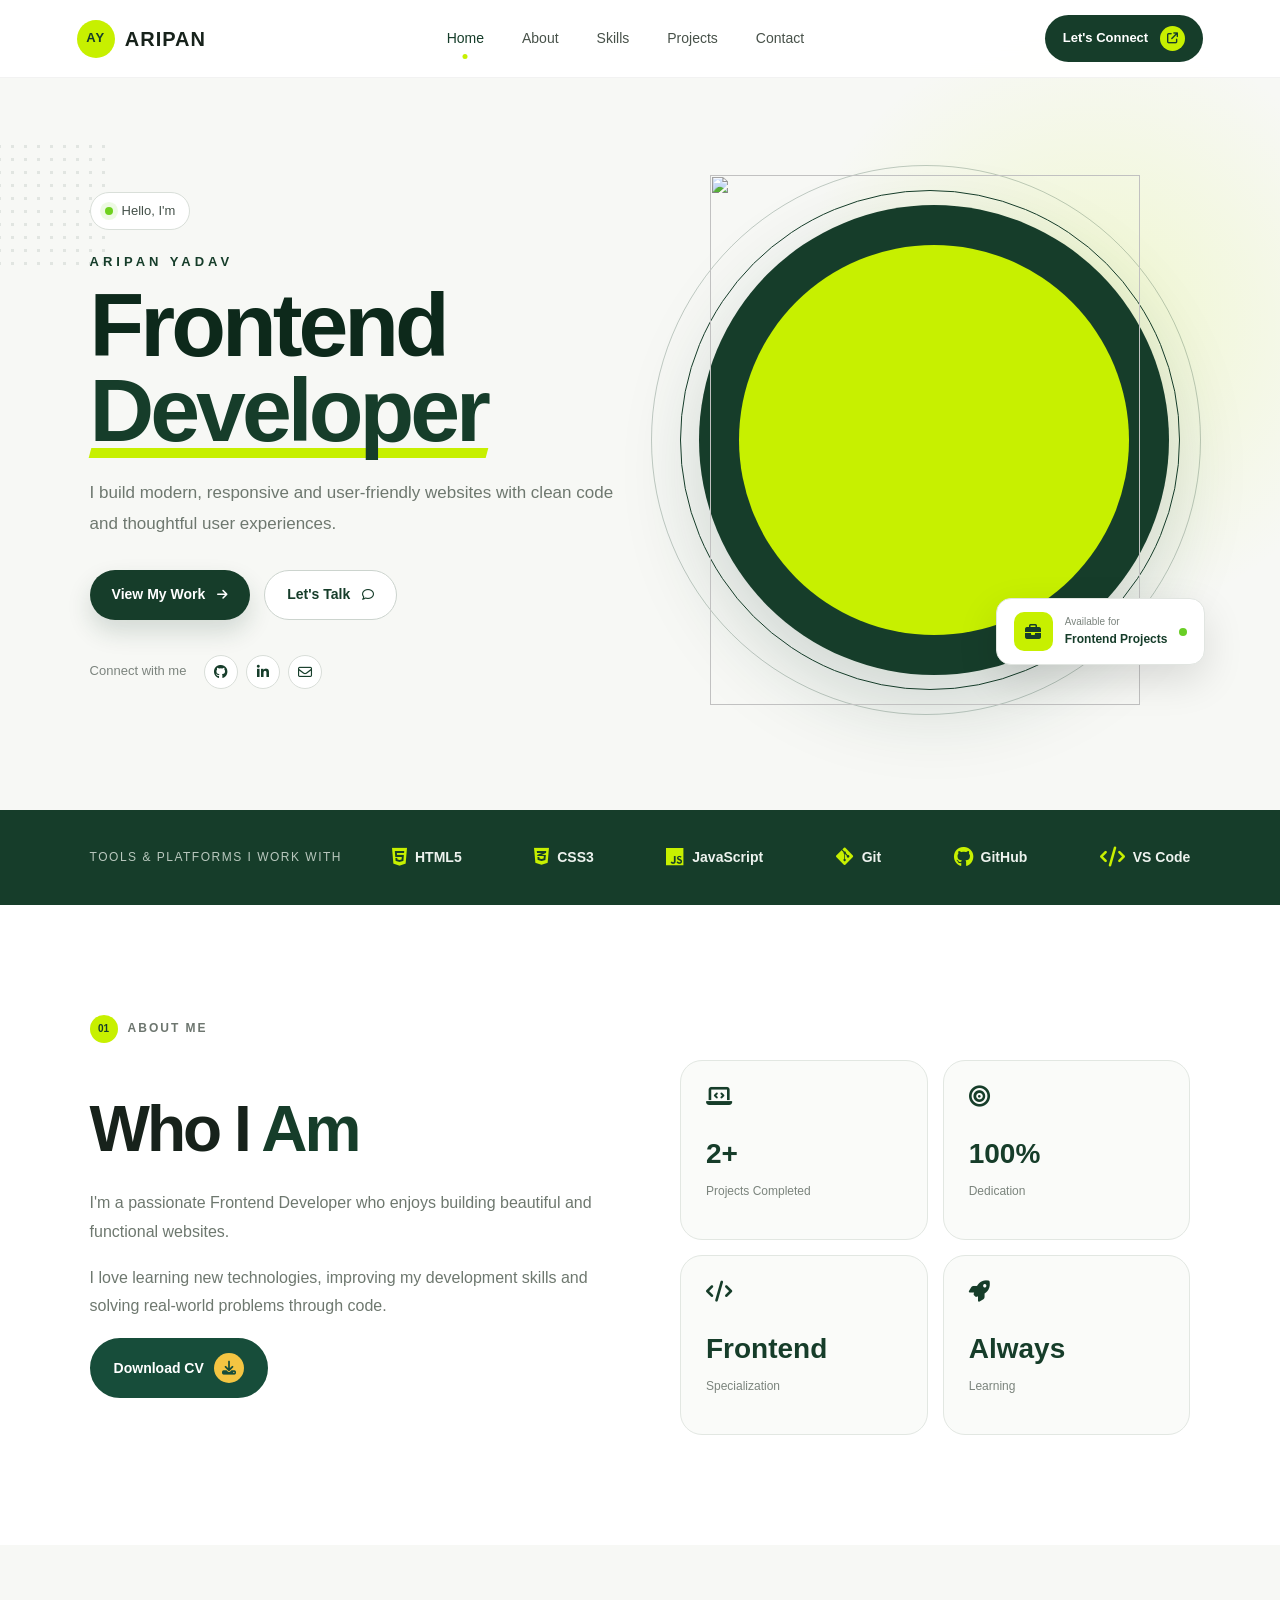
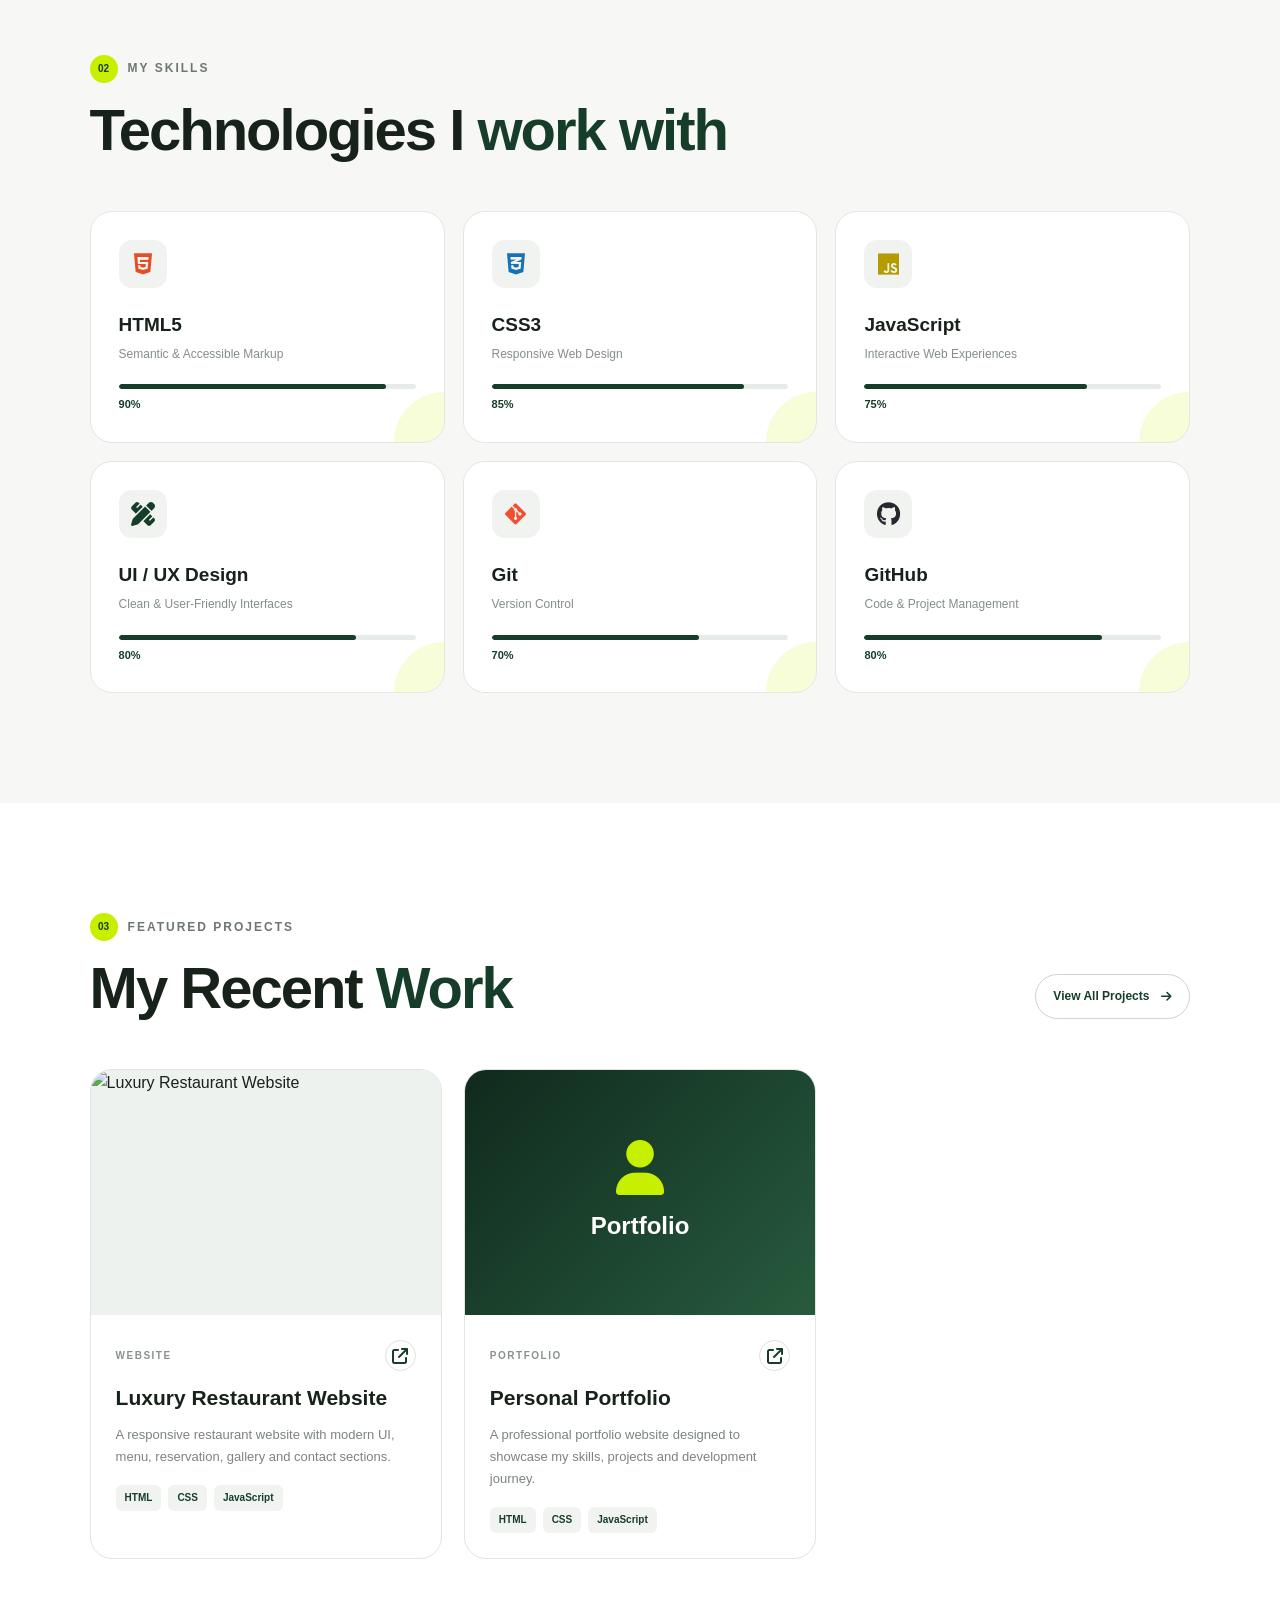
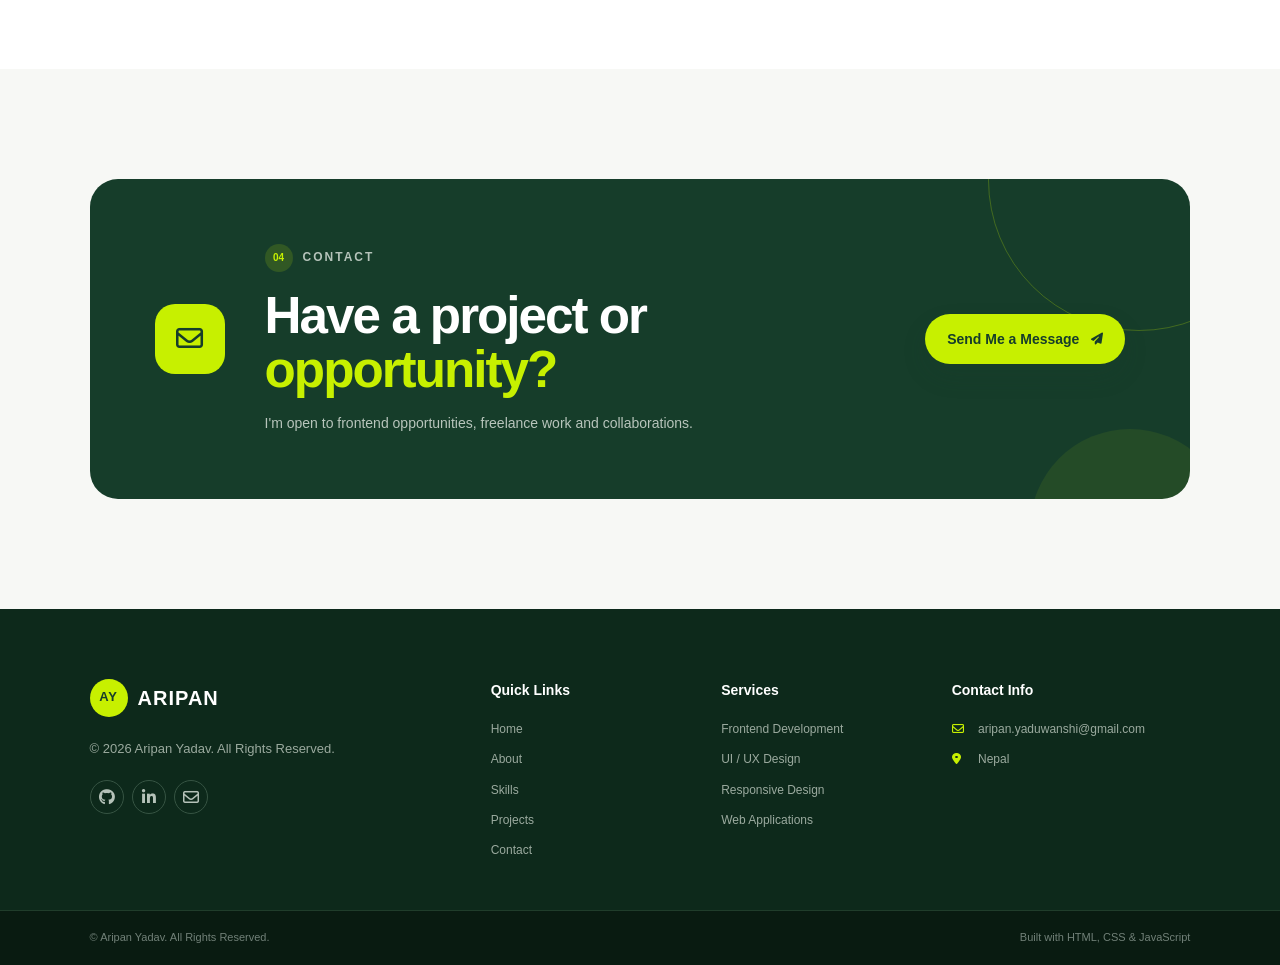
==== commit 66391c86: "Update index.html" ====
--- a/index.html
+++ b/index.html
@@ -215,7 +215,9 @@
 
               <div class="image-container">
 
-   <img src="profile.png" alt="Aripan Yadav">
+   <img 
+       src="profile.png
+       alt="Aripan Yadav">
 
 </div> 
 
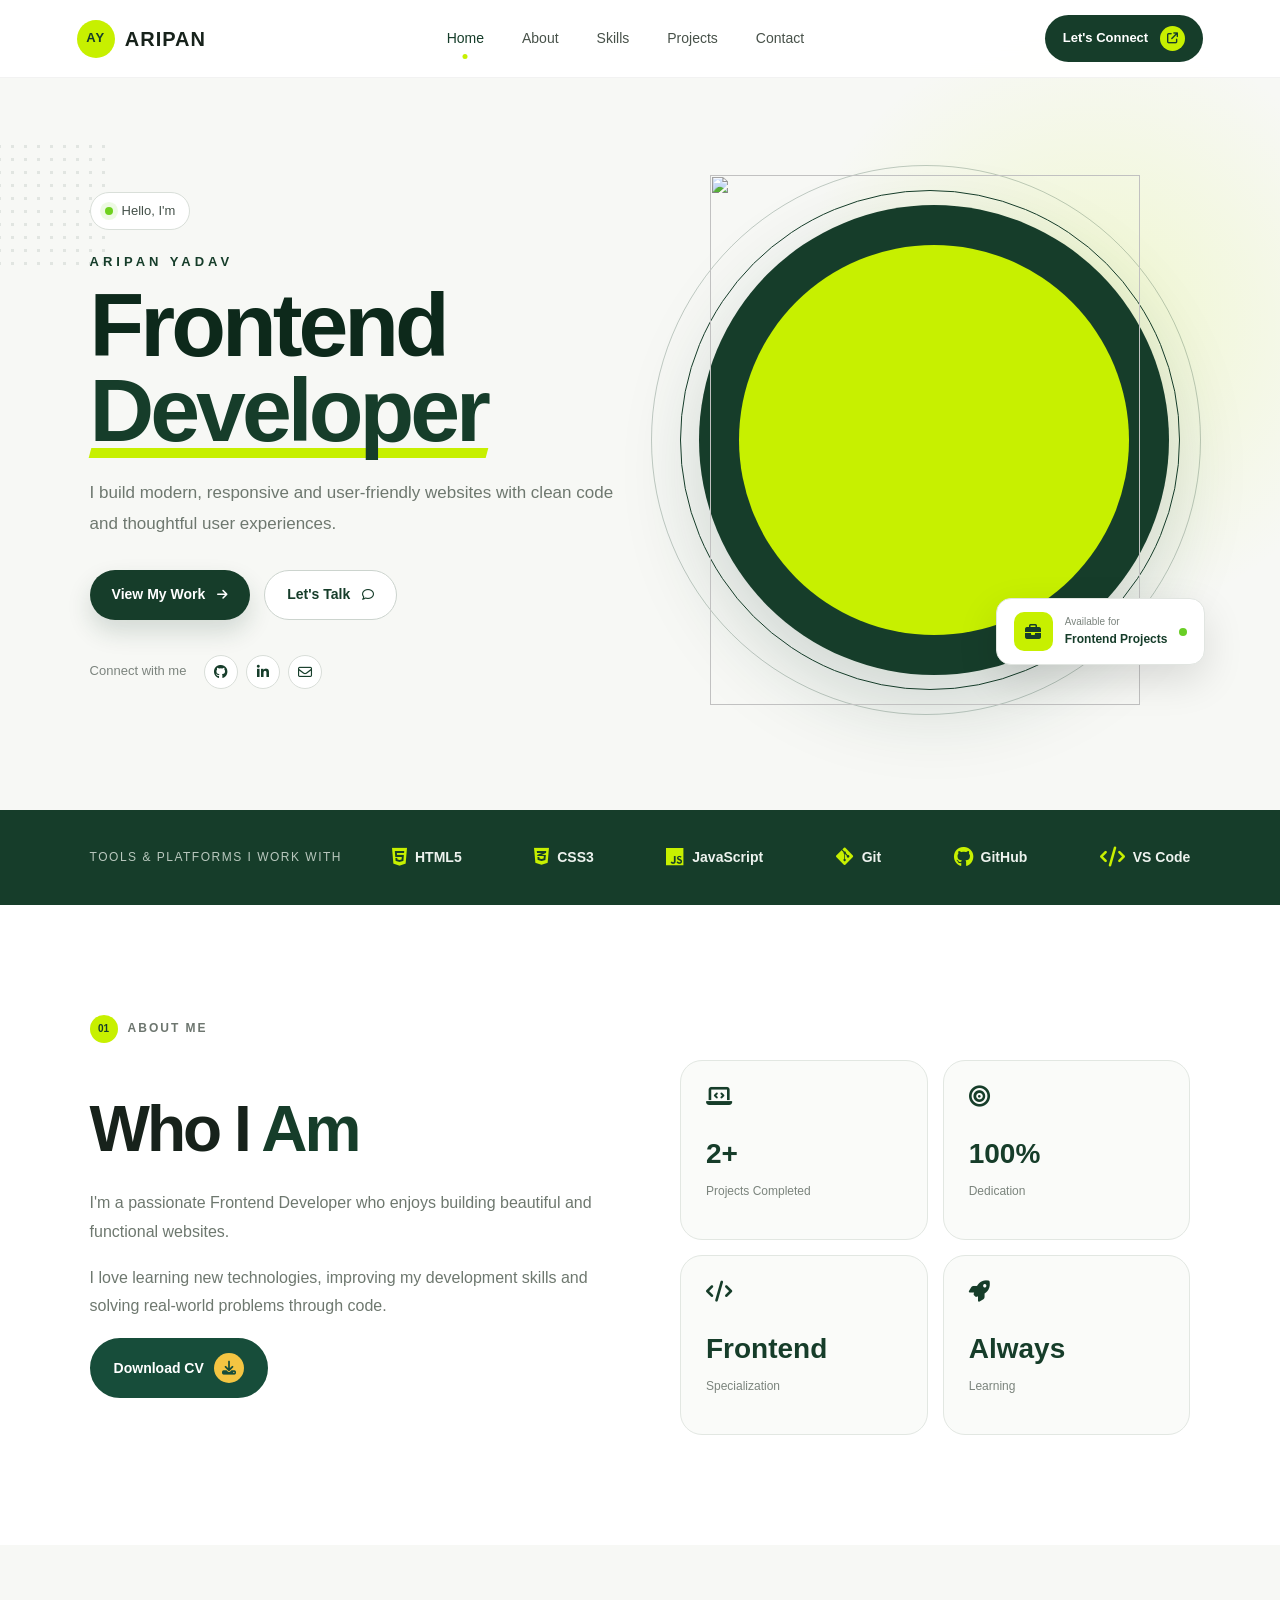
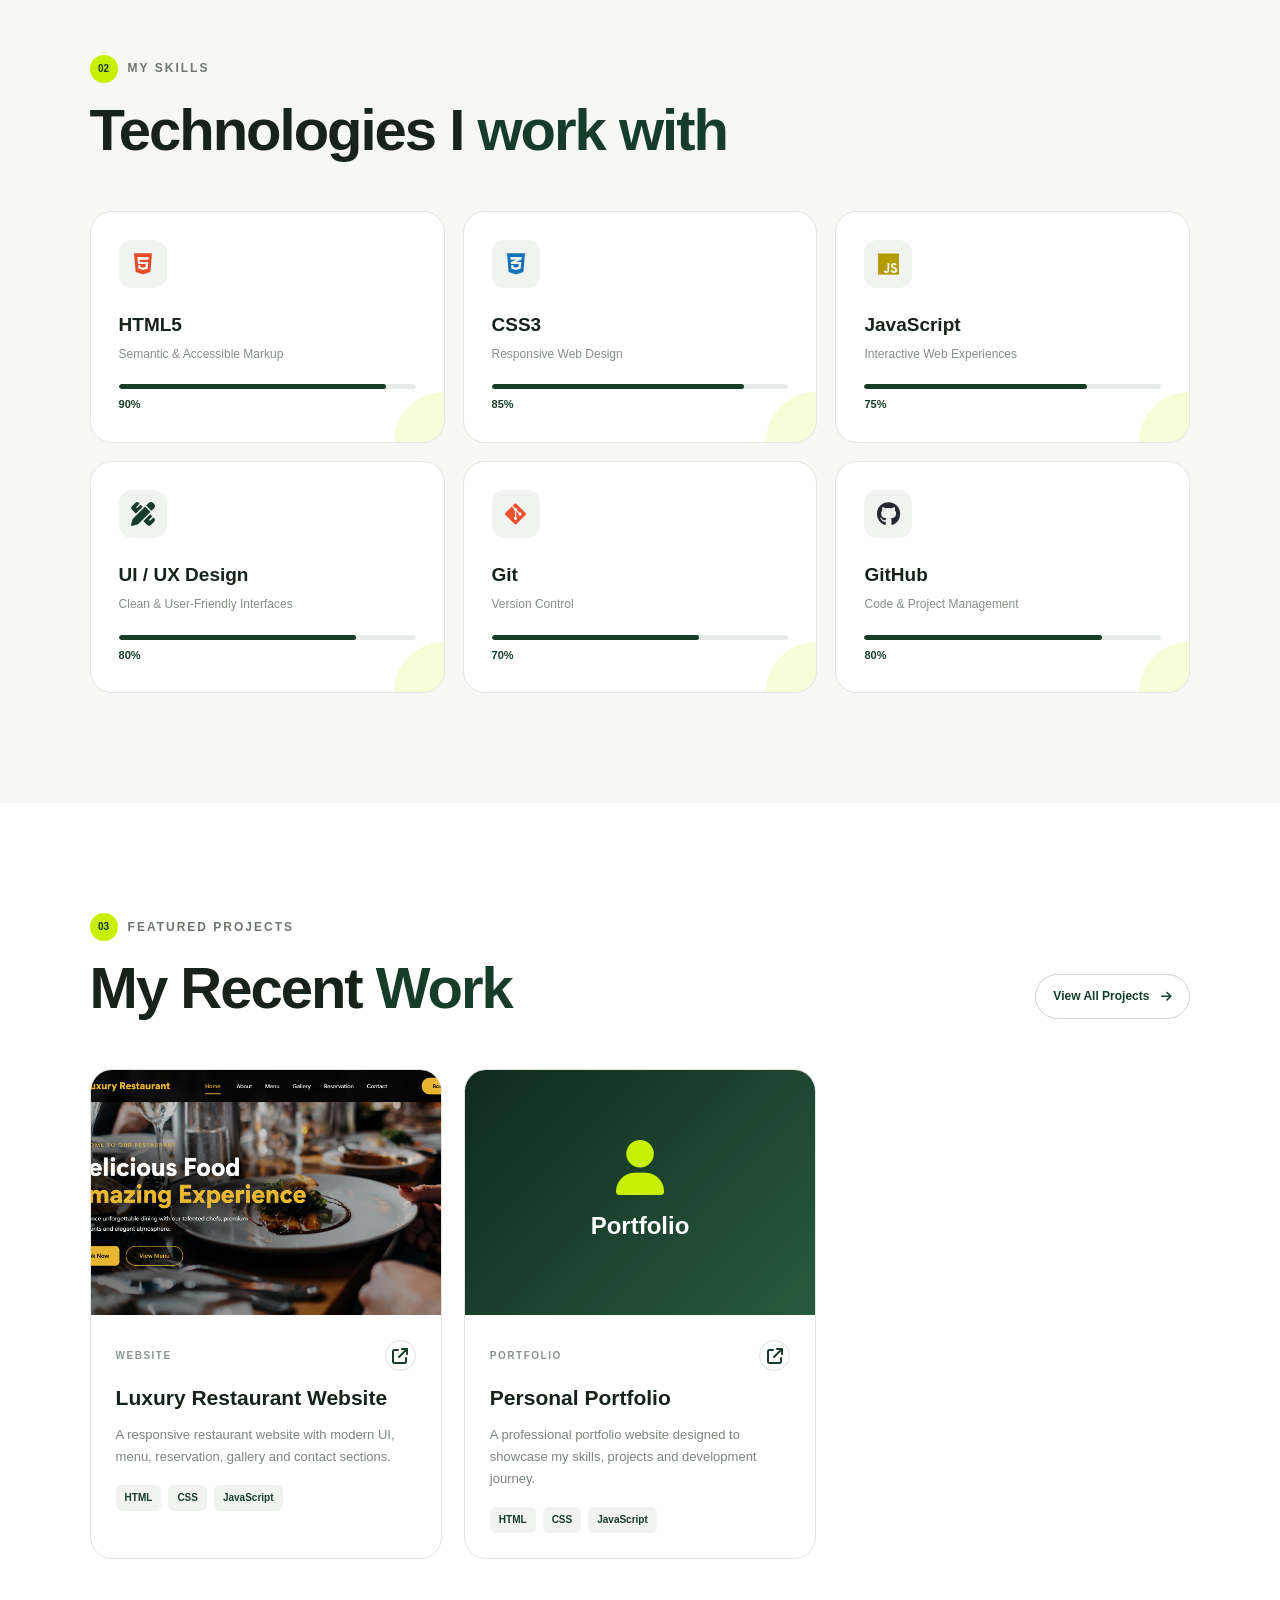
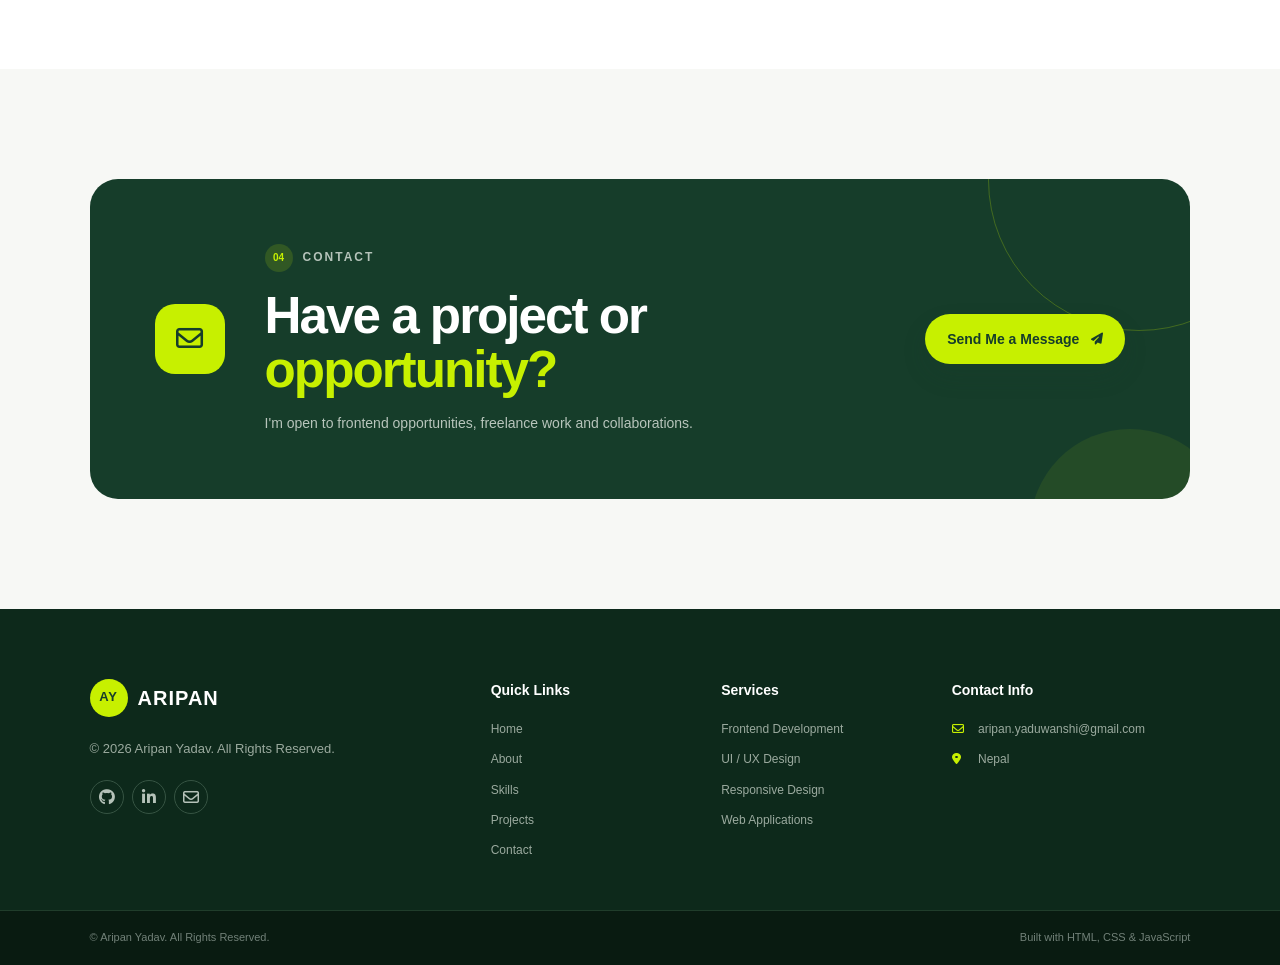
==== commit a2a263f5: "Update index.html" ====
--- a/index.html
+++ b/index.html
@@ -674,7 +674,7 @@
                     <div class="project-image">
 
                         <img
-                            src="images/restaurant-project.png"
+                            src="restaurant-project.png"
                             alt="Luxury Restaurant Website"
                         >
 
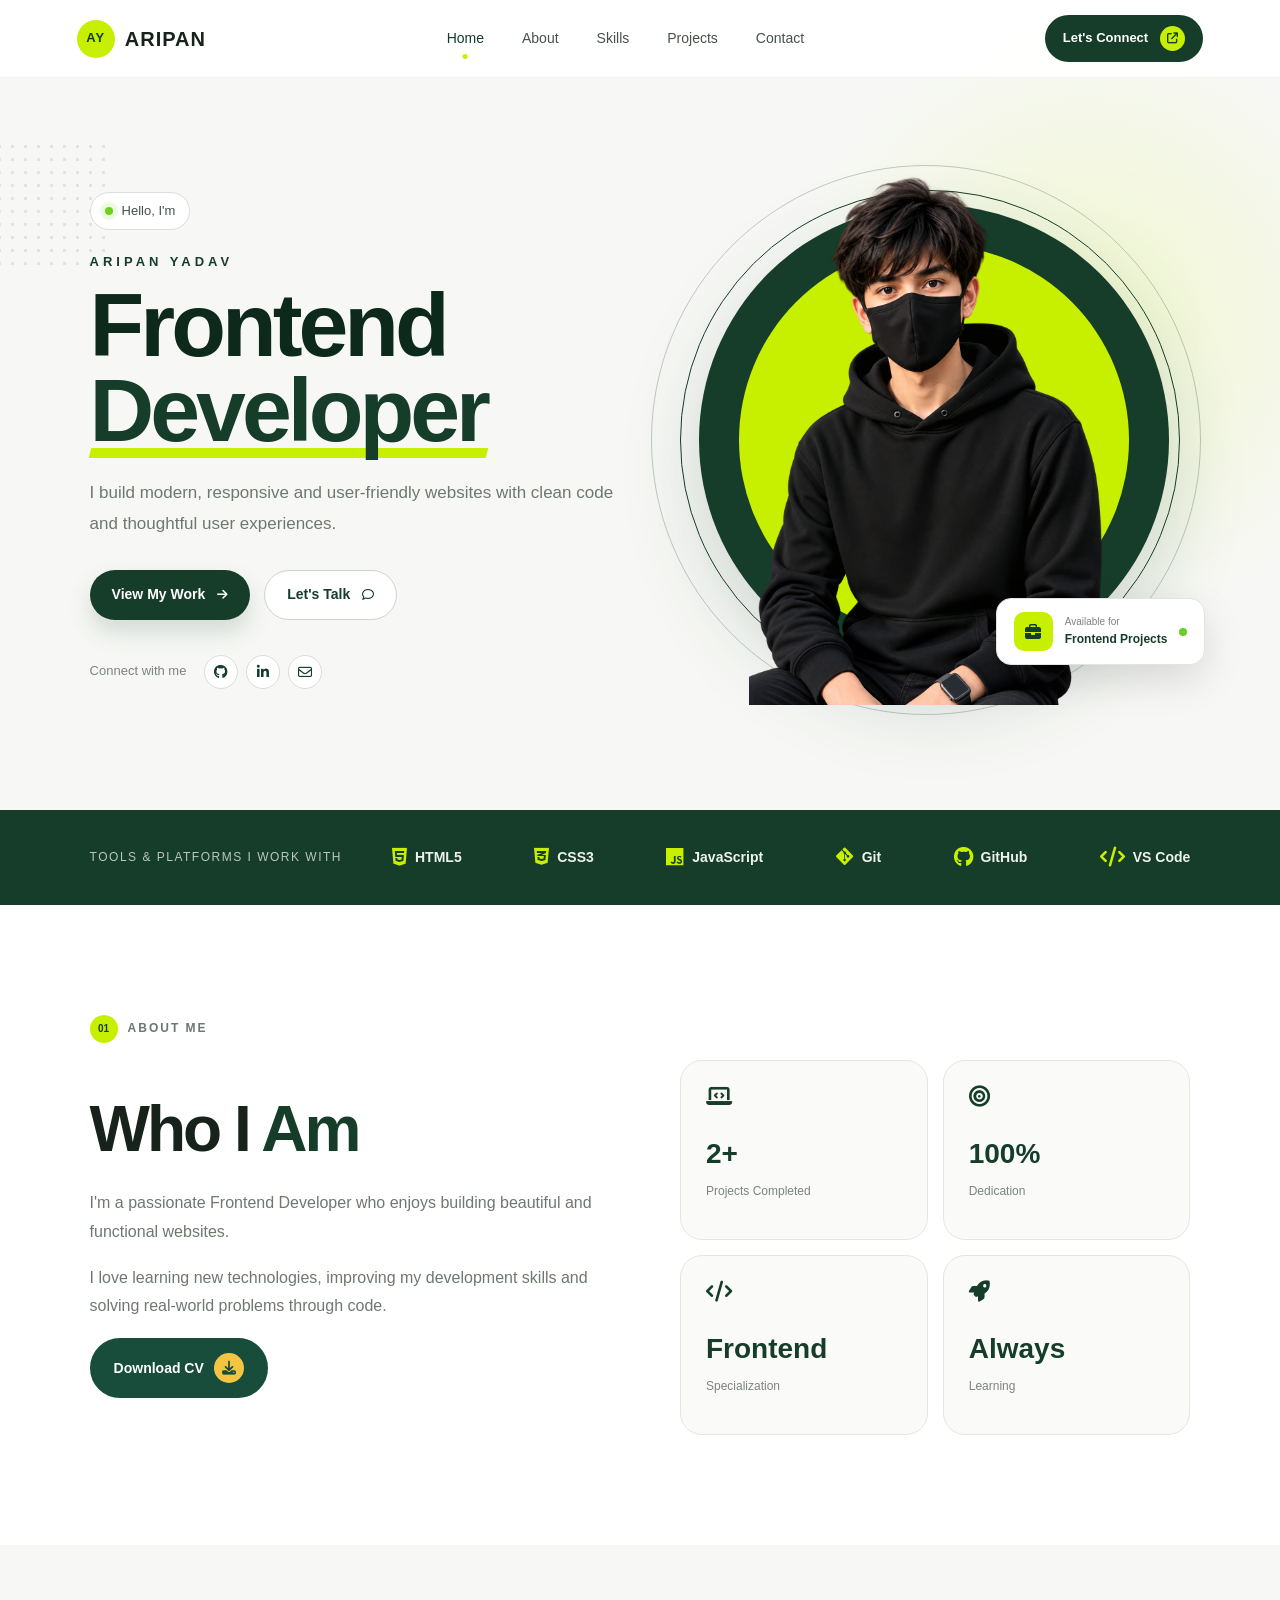
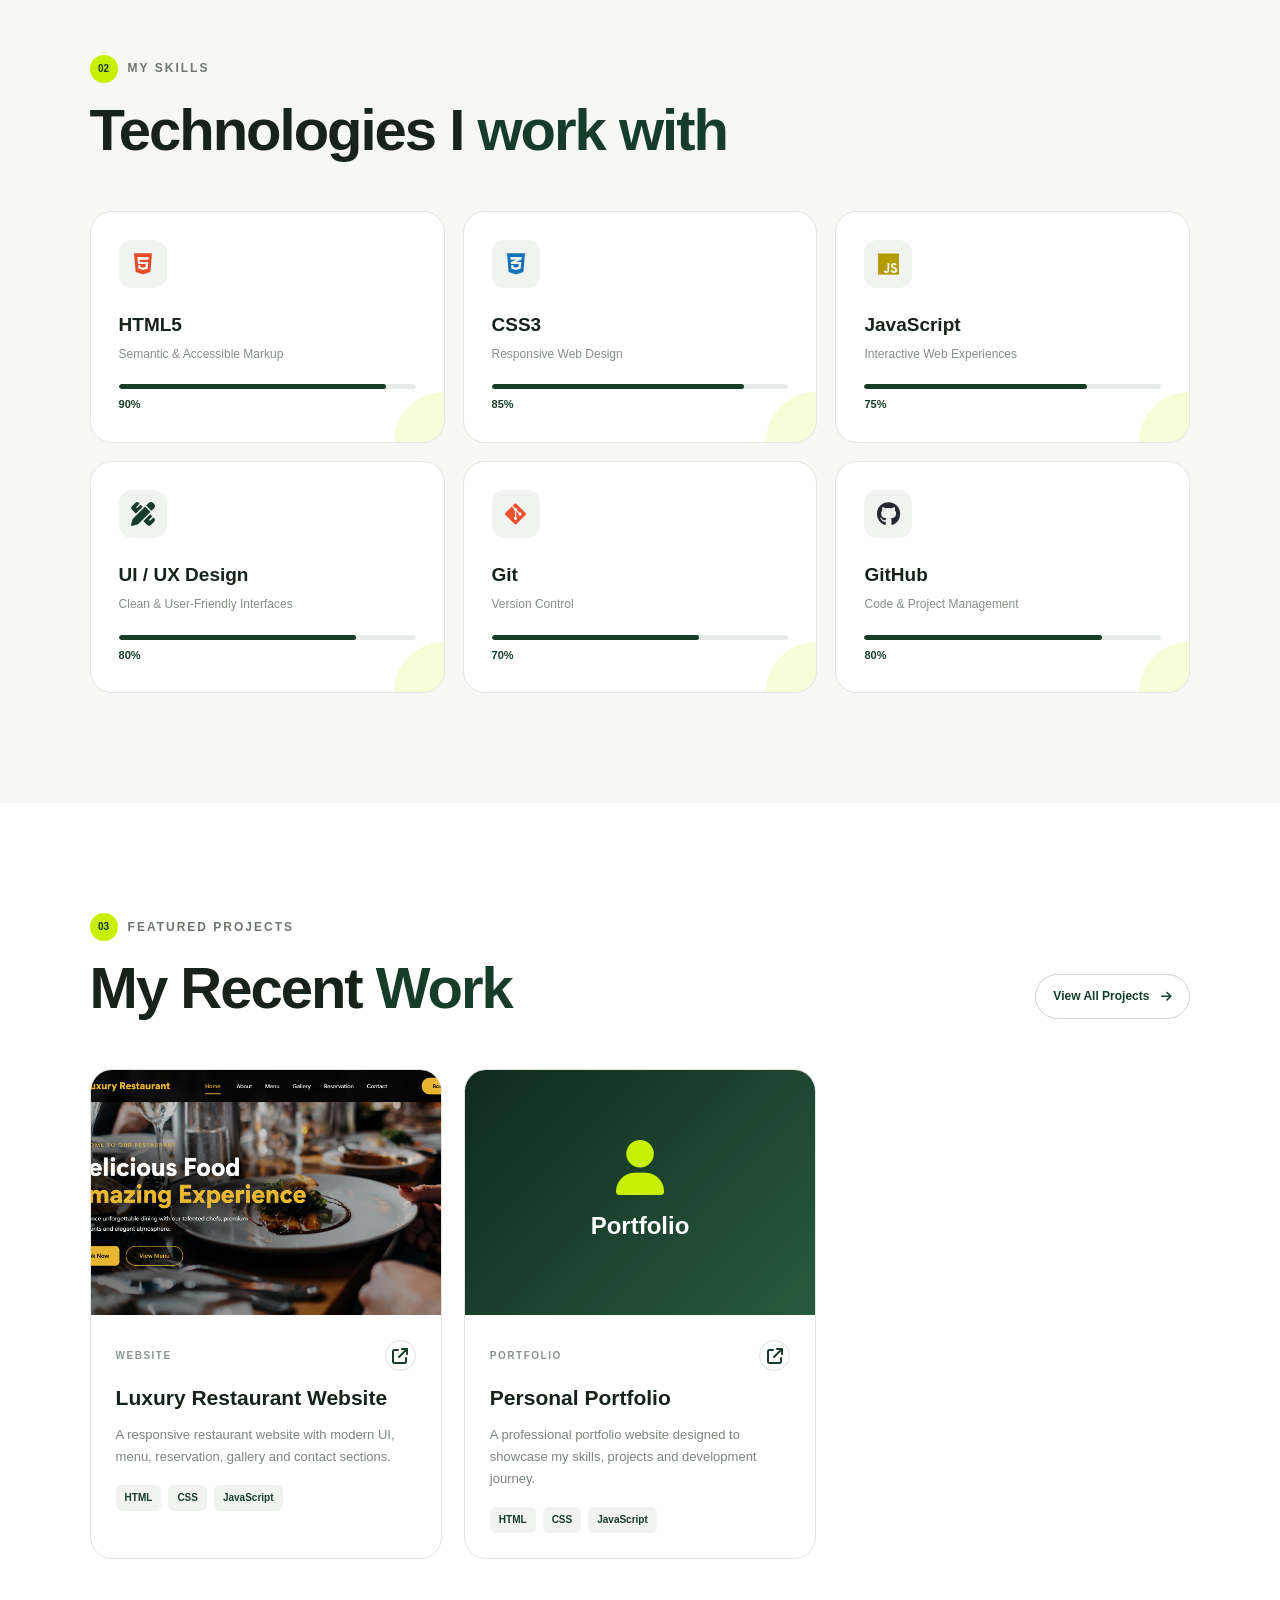
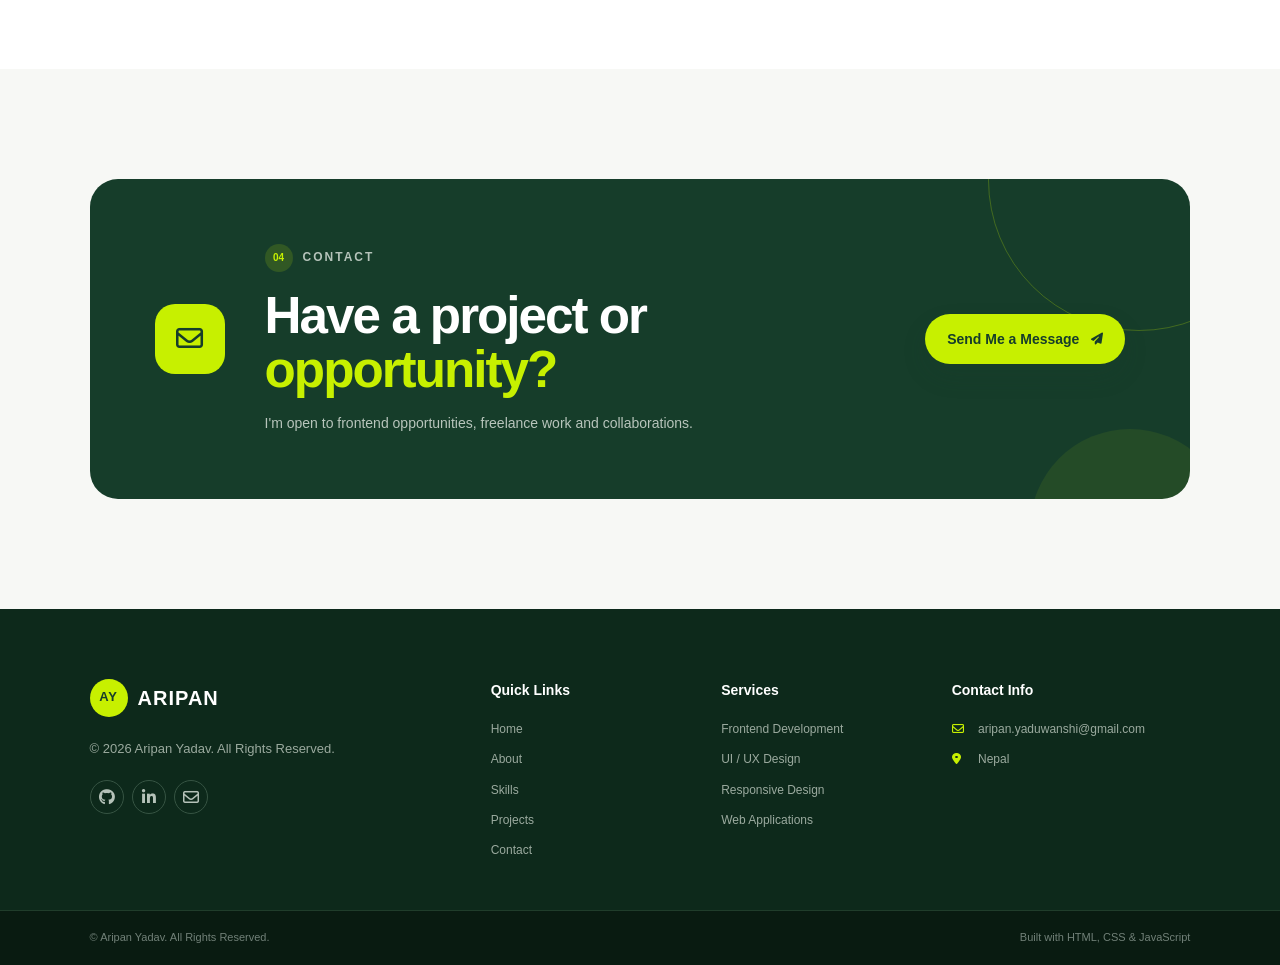
==== commit 78680947: "Update index.html" ====
--- a/index.html
+++ b/index.html
@@ -215,10 +215,10 @@
 
               <div class="image-container">
 
-   <img 
-       src="profile.png
-       alt="Aripan Yadav">
-
+    <img
+        src="profile.png"
+        alt="Aripan Yadav"
+    >
 </div> 
 
 
@@ -673,11 +673,10 @@
 
                     <div class="project-image">
 
-                        <img
-                            src="restaurant-project.png"
-                            alt="Luxury Restaurant Website"
-                        >
-
+                       <img
+                         src="restaurant-project.png"
+                         alt="Luxury Restaurant Website"
+                       >
                     </div>
 
 
